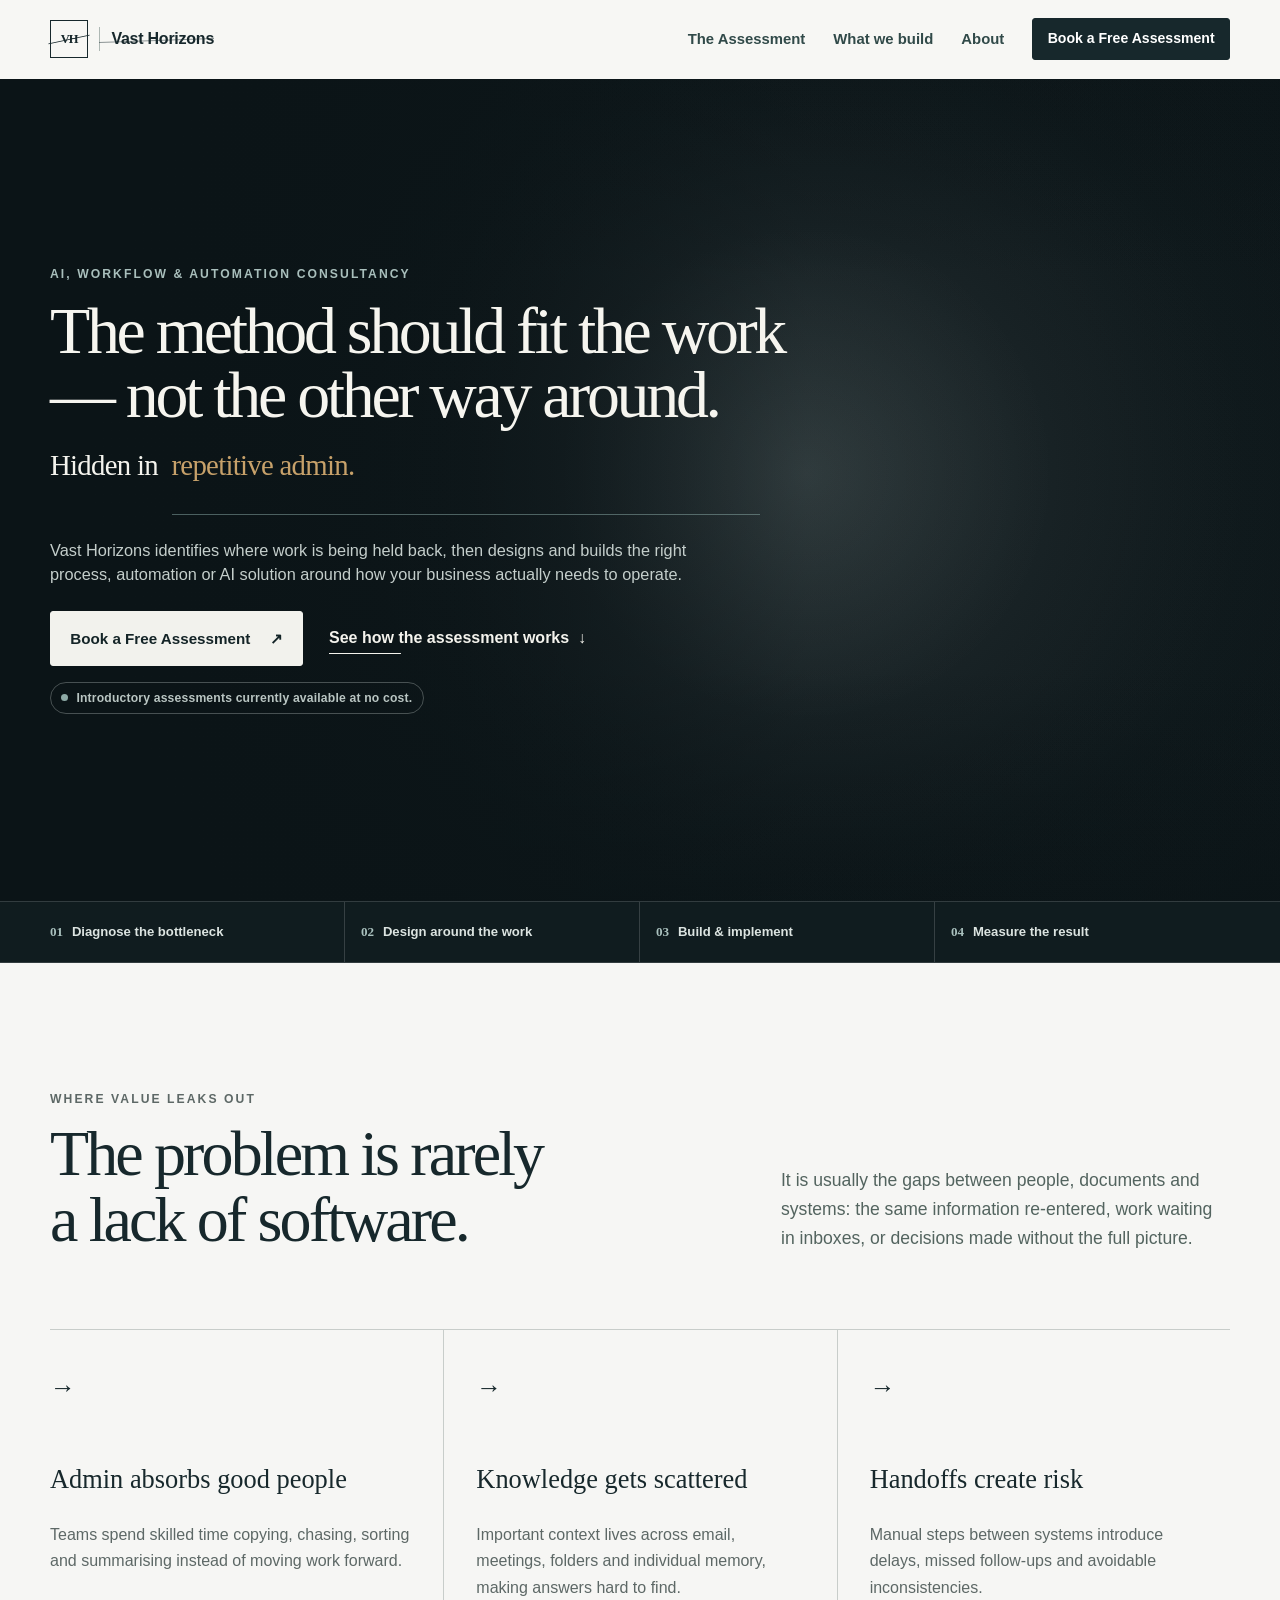
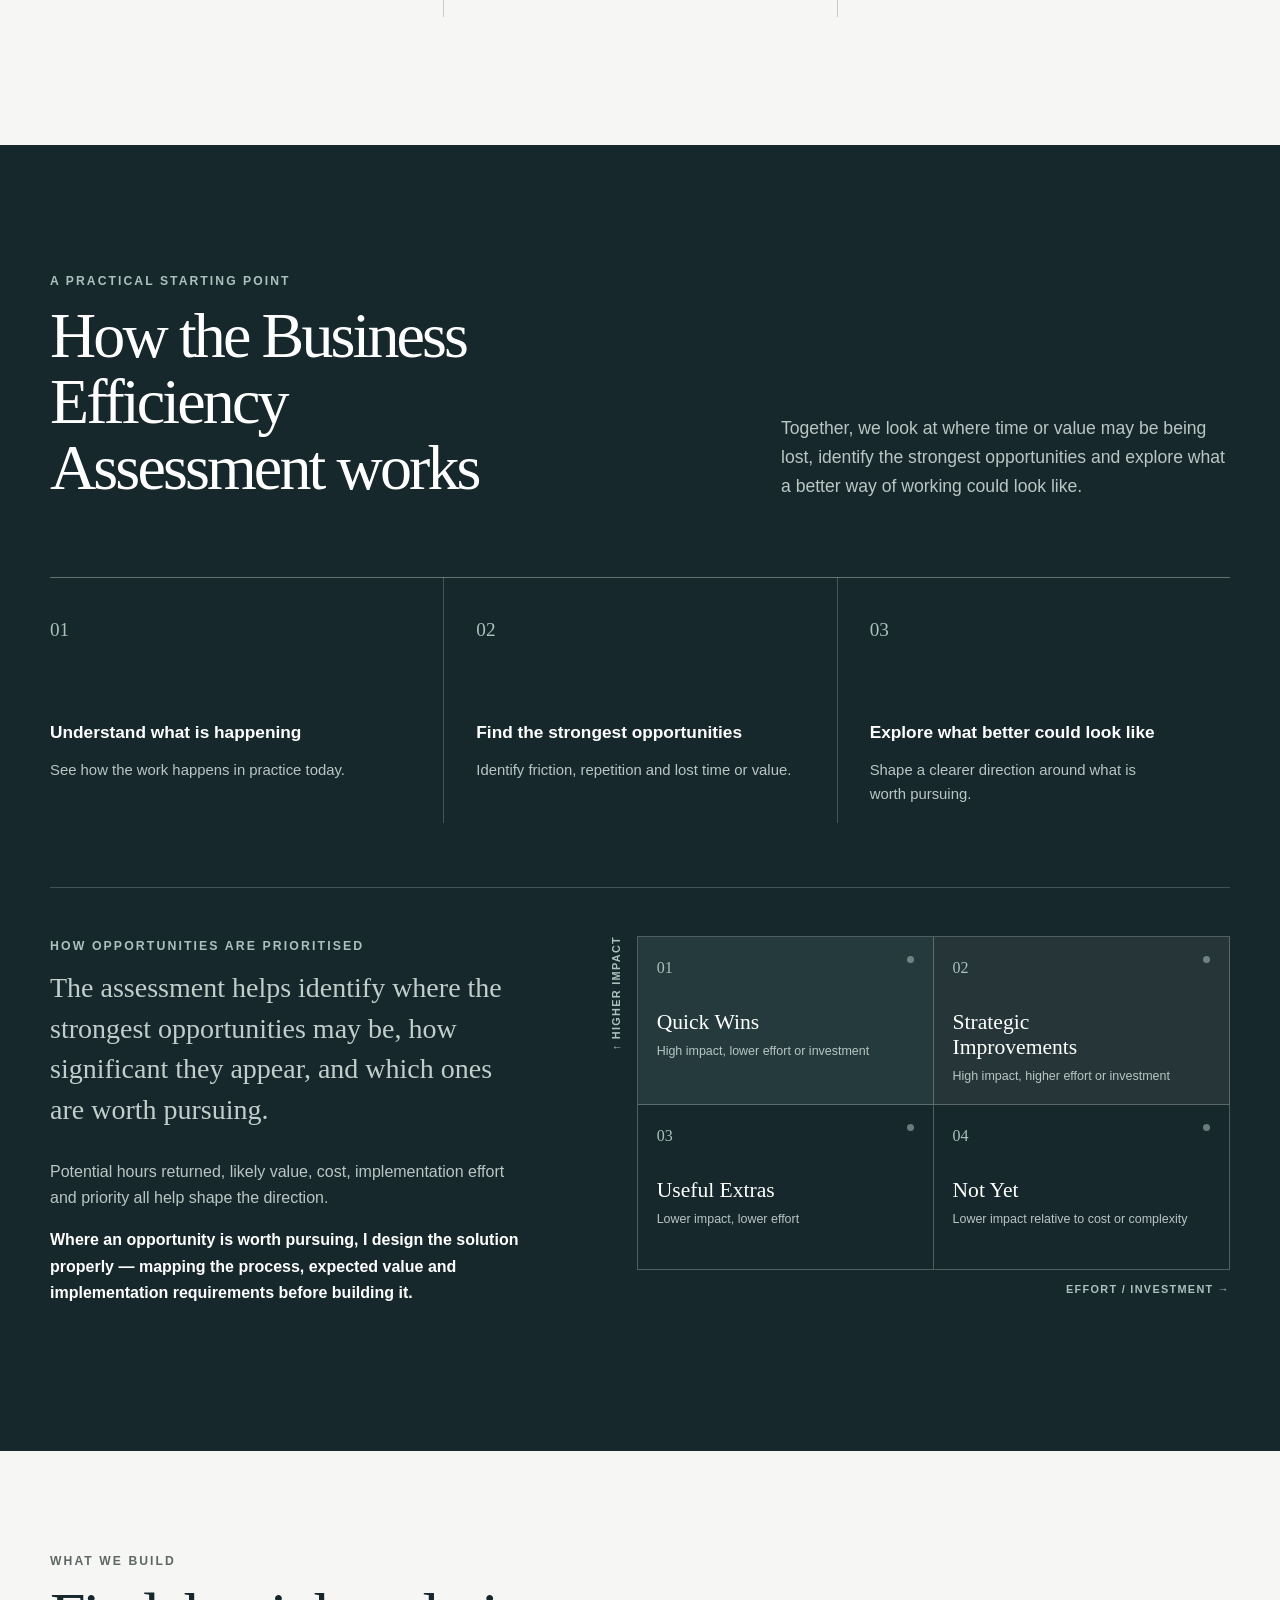
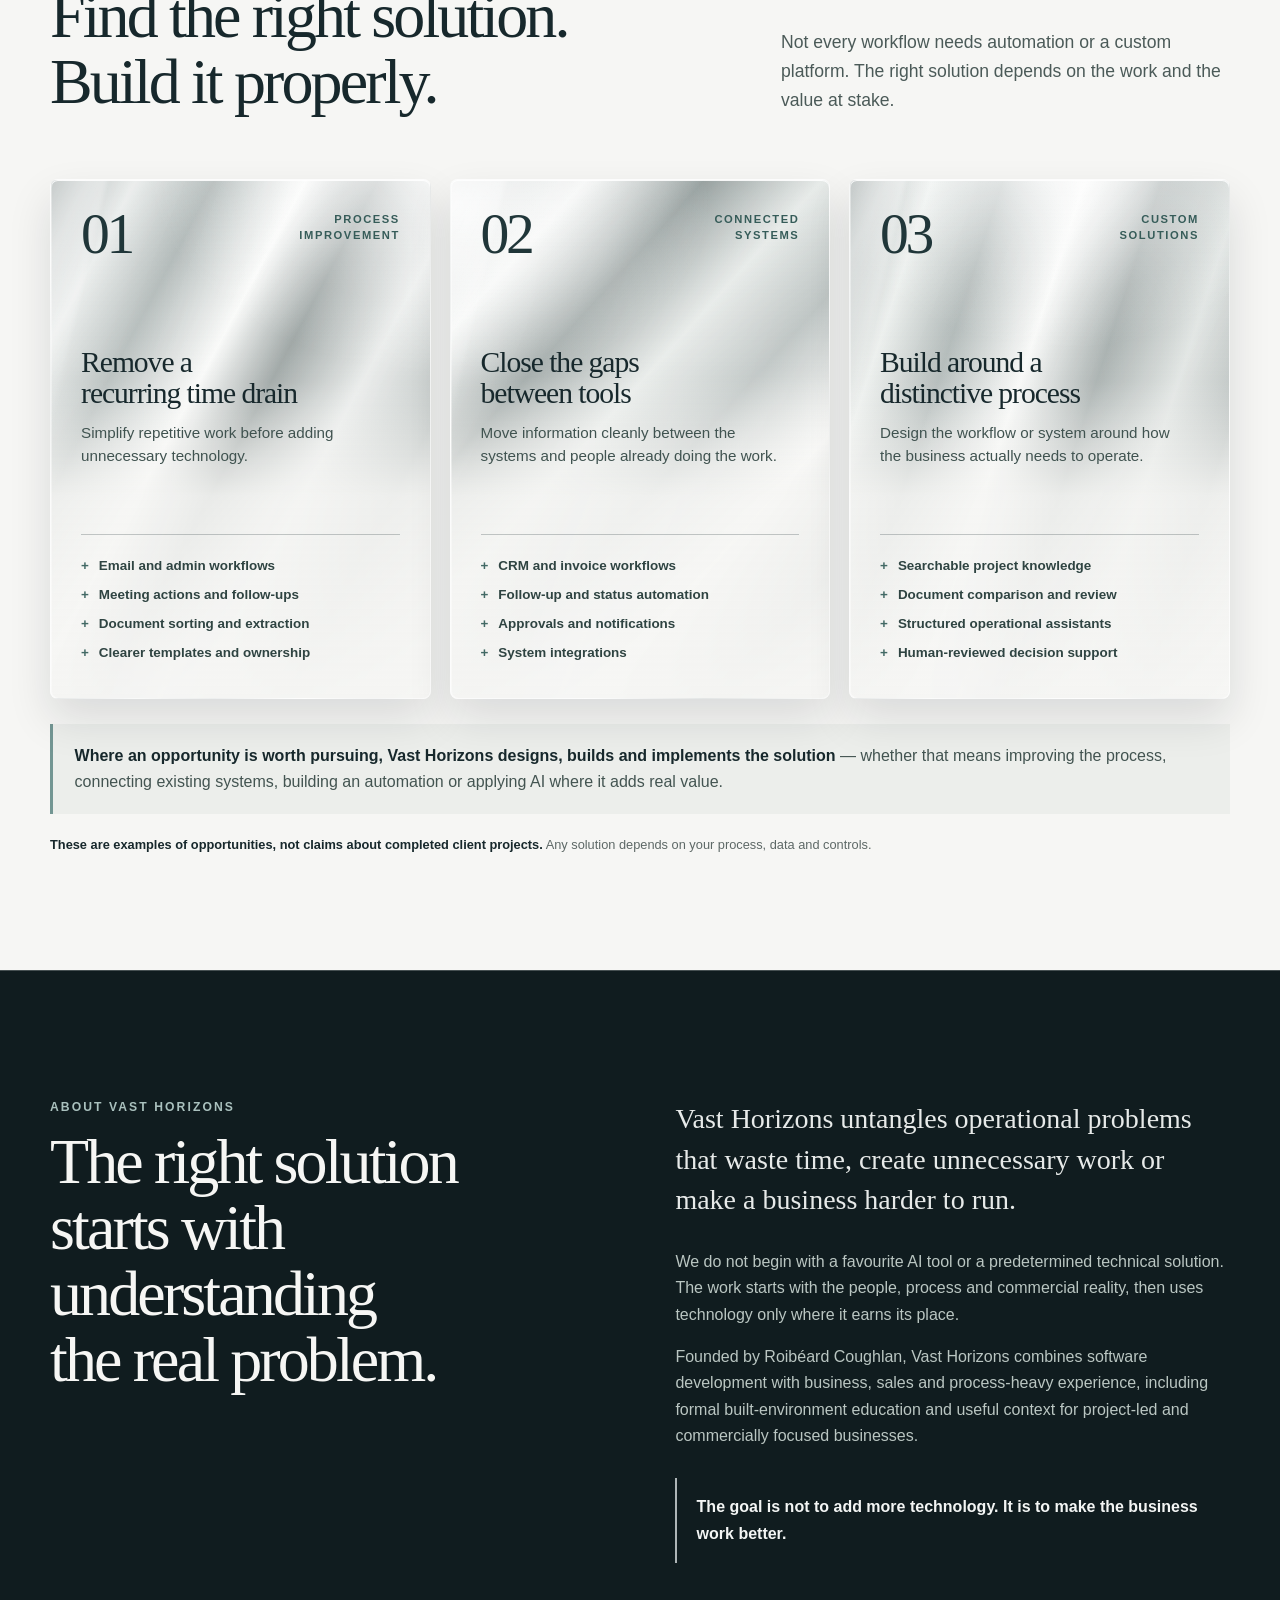
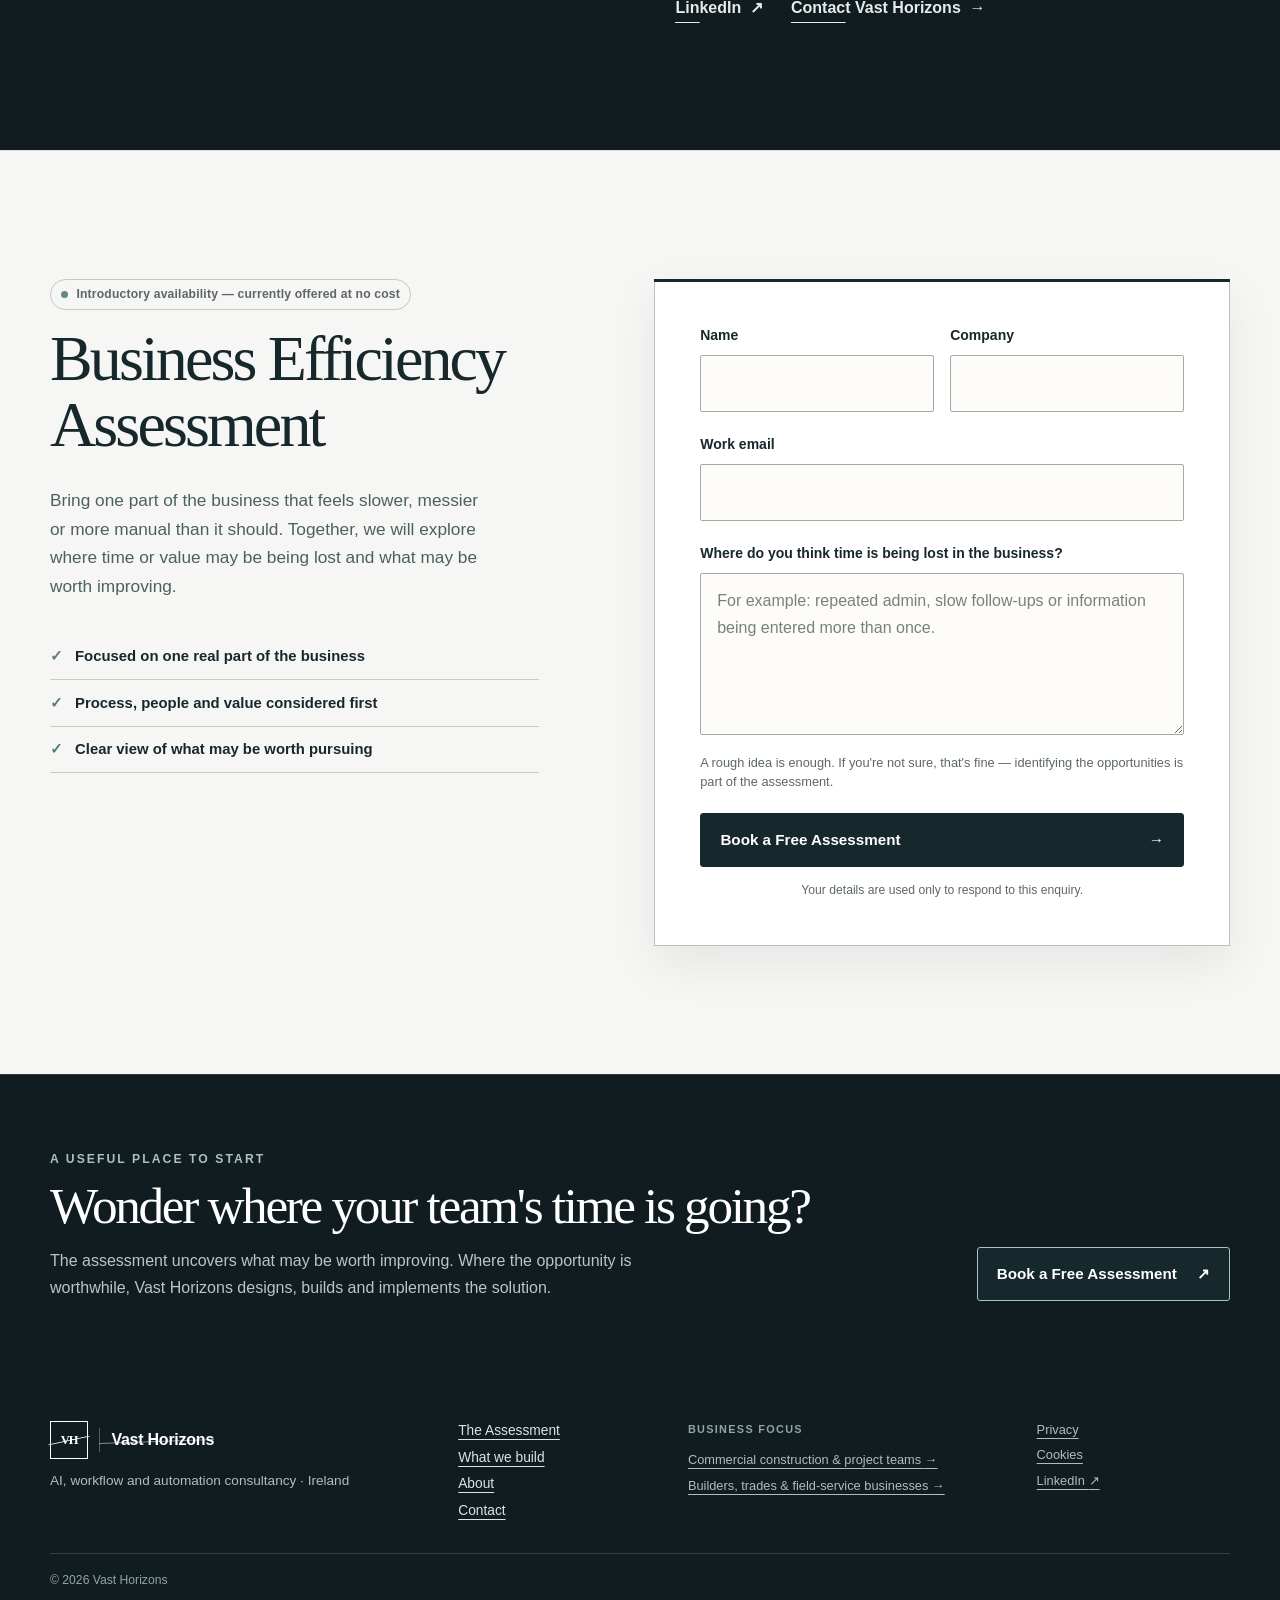
==== index.html @ ef5ffacf "Rebrand & redesign roibeardcoughlan.com site as Vast Horizons" ====
<!doctype html>
<html lang="en-IE">
<head>
  <meta charset="utf-8">
  <meta name="viewport" content="width=device-width, initial-scale=1">
  <title>Vast Horizons | AI Consultancy for Better Business Operations</title>
  <meta name="description" content="Vast Horizons helps businesses in Ireland improve workflows, connect systems and apply AI where it creates practical value.">
  <link rel="canonical" href="https://vasthorizons.ie/">
  <meta property="og:site_name" content="Vast Horizons">
  <meta property="og:title" content="Workflow and automation consulting for better business operations">
  <meta property="og:description" content="Find the friction, improve the process and use technology where it genuinely adds value.">
  <meta property="og:url" content="https://vasthorizons.ie/">
  <meta property="og:type" content="website">
  <meta name="twitter:card" content="summary">
  <meta name="theme-color" content="#102a2c">
  <link rel="icon" href="/assets/images/favicon.svg" type="image/svg+xml">
  <link rel="apple-touch-icon" href="/assets/images/favicon.svg">
  <link rel="stylesheet" href="/assets/css/styles.css">
  <script type="application/ld+json">
  {
    "@context": "https://schema.org",
    "@type": "ProfessionalService",
    "name": "Vast Horizons",
    "url": "https://vasthorizons.ie/",
    "email": "mailto:contact@vasthorizons.ie",
    "description": "AI, workflow and automation consultancy for better business operations.",
    "areaServed": "Ireland",
    "sameAs": ["https://www.linkedin.com/in/roib%C3%A9ard-r-coughlan-06a202189/"]
  }
  </script>
</head>
<body class="home-page">
  <a class="skip-link" href="#main">Skip to main content</a>
  <header class="site-header" data-header>
    <div class="shell nav-wrap">
      <a class="brand" href="/" aria-label="Vast Horizons, home"><span class="brand-mark" aria-hidden="true"><span>VH</span></span><span class="brand-name">Vast Horizons</span></a>
      <button class="nav-toggle" type="button" aria-expanded="false" aria-controls="primary-nav" data-nav-toggle><span class="sr-only">Open navigation</span><span></span><span></span></button>
      <nav class="primary-nav" id="primary-nav" aria-label="Primary navigation" data-nav>
        <a href="#approach">The Assessment</a><a href="#opportunities">What we build</a><a href="#about">About</a><a class="button button-small" href="#book">Book a Free Assessment</a>
      </nav>
    </div>
  </header>

  <main id="main">
    <section class="hero home-hero" data-home-hero>
      <div class="hero-media" aria-hidden="true">
        <video class="hero-media-video" data-hero-video autoplay muted loop playsinline preload="auto">
          <source src="https://d8j0ntlcm91z4.cloudfront.net/user_38xzZboKViGWJOttwIXH07lWA1P/hf_20260514_135830_bb6491d1-9b66-4aec-9722-13b4dfe3fb46.mp4" type="video/mp4">
        </video>
        <span class="hero-media-vignette"></span>
      </div>
      <div class="shell hero-grid">
        <div class="hero-copy">
          <p class="eyebrow">AI, Workflow &amp; Automation Consultancy</p>
          <h1 class="hero-title"><span style="--word-index: 0">The</span><span style="--word-index: 1">method</span><span style="--word-index: 2">should</span><span style="--word-index: 3">fit</span><span style="--word-index: 4">the</span><span style="--word-index: 5">work</span><span style="--word-index: 6">—</span><span style="--word-index: 7">not</span><span style="--word-index: 8">the</span><span style="--word-index: 9">other</span><span style="--word-index: 10">way</span><span style="--word-index: 11">around.</span></h1>
          <p class="hero-rotation" aria-label="Hidden in repetitive admin, slow follow-ups, disconnected systems, manual handoffs, and work that’s simply become normal.">
            <span class="hero-rotation-label" aria-hidden="true">Hidden in</span>
            <span class="hero-rotation-window" aria-hidden="true"><span data-rotating-phrase data-phrases="repetitive admin.|slow follow-ups.|disconnected systems.|manual handoffs.|work that’s simply become normal.">repetitive admin.</span></span>
          </p>
          <p class="hero-lead">Vast Horizons identifies where work is being held back, then designs and builds the right process, automation or AI solution around how your business actually needs to operate.</p>
          <div class="hero-actions"><a class="button" href="#book">Book a Free Assessment <span aria-hidden="true">↗</span></a><a class="text-link" href="#approach">See how the assessment works <span aria-hidden="true">↓</span></a></div>
          <p class="availability-badge hero-availability"><span aria-hidden="true"></span> Introductory assessments currently available at no cost.</p>
        </div>
      </div>
    </section>

    <section class="trust-strip" aria-label="Service principles"><div class="shell trust-grid"><p><span>01</span>Diagnose the bottleneck</p><p><span>02</span>Design around the work</p><p><span>03</span>Build &amp; implement</p><p><span>04</span>Measure the result</p></div></section>

    <section class="section problems" id="problems">
      <div class="shell split-heading"><div><p class="eyebrow">Where value leaks out</p><h2>The problem is rarely a lack of software.</h2></div><div class="section-intro"><p>It is usually the gaps between people, documents and systems: the same information re-entered, work waiting in inboxes, or decisions made without the full picture.</p></div></div>
      <div class="shell problem-grid">
        <article><span class="line-icon" aria-hidden="true">→</span><h3>Admin absorbs good people</h3><p>Teams spend skilled time copying, chasing, sorting and summarising instead of moving work forward.</p></article>
        <article><span class="line-icon" aria-hidden="true">→</span><h3>Knowledge gets scattered</h3><p>Important context lives across email, meetings, folders and individual memory, making answers hard to find.</p></article>
        <article><span class="line-icon" aria-hidden="true">→</span><h3>Handoffs create risk</h3><p>Manual steps between systems introduce delays, missed follow-ups and avoidable inconsistencies.</p></article>
      </div>
    </section>

    <section class="section dark-section" id="approach">
      <div class="shell">
        <div class="split-heading on-dark"><div><p class="eyebrow">A practical starting point</p><h2>How the Business Efficiency Assessment works</h2></div><div class="section-intro"><p>Together, we look at where time or value may be being lost, identify the strongest opportunities and explore what a better way of working could look like.</p></div></div>
        <ol class="process-grid">
          <li><span>01</span><h3>Understand what is happening</h3><p>See how the work happens in practice today.</p></li>
          <li><span>02</span><h3>Find the strongest opportunities</h3><p>Identify friction, repetition and lost time or value.</p></li>
          <li><span>03</span><h3>Explore what better could look like</h3><p>Shape a clearer direction around what is worth pursuing.</p></li>
        </ol>
        <div class="assessment-outcome">
          <div class="assessment-outcome-copy">
            <p class="card-kicker">How opportunities are prioritised</p>
            <p class="large-copy">The assessment helps identify where the strongest opportunities may be, how significant they appear, and which ones are worth pursuing.</p>
            <p>Potential hours returned, likely value, cost, implementation effort and priority all help shape the direction.</p>
            <p><strong>Where an opportunity is worth pursuing, I design the solution properly — mapping the process, expected value and implementation requirements before building it.</strong></p>
          </div>
          <div class="opportunity-map" role="group" aria-label="Impact and effort opportunity categories">
            <p class="map-axis map-axis-impact">Higher impact</p>
            <div class="map-grid">
              <article class="map-cell map-quick"><span>01</span><h3>Quick Wins</h3><p>High impact, lower effort or investment</p></article>
              <article class="map-cell map-strategic"><span>02</span><h3>Strategic Improvements</h3><p>High impact, higher effort or investment</p></article>
              <article class="map-cell map-useful"><span>03</span><h3>Useful Extras</h3><p>Lower impact, lower effort</p></article>
              <article class="map-cell map-not-yet"><span>04</span><h3>Not Yet</h3><p>Lower impact relative to cost or complexity</p></article>
            </div>
            <p class="map-axis map-axis-effort">Effort / investment</p>
          </div>
        </div>
      </div>
    </section>

    <section class="section what-i-build" id="opportunities">
      <div class="shell split-heading"><div><p class="eyebrow">What we build</p><h2>Find the right solution. Build it properly.</h2></div><div class="section-intro"><p>Not every workflow needs automation or a custom platform. The right solution depends on the work and the value at stake.</p></div></div>
      <div class="shell service-grid">
        <article><p class="service-number"><span class="service-index">01</span><span class="service-category">Process improvement</span></p><h3>Remove a recurring time drain</h3><p class="service-description">Simplify repetitive work before adding unnecessary technology.</p><ul><li>Email and admin workflows</li><li>Meeting actions and follow-ups</li><li>Document sorting and extraction</li><li>Clearer templates and ownership</li></ul></article>
        <article><p class="service-number"><span class="service-index">02</span><span class="service-category">Connected systems</span></p><h3>Close the gaps between tools</h3><p class="service-description">Move information cleanly between the systems and people already doing the work.</p><ul><li>CRM and invoice workflows</li><li>Follow-up and status automation</li><li>Approvals and notifications</li><li>System integrations</li></ul></article>
        <article><p class="service-number"><span class="service-index">03</span><span class="service-category">Custom solutions</span></p><h3>Build around a distinctive process</h3><p class="service-description">Design the workflow or system around how the business actually needs to operate.</p><ul><li>Searchable project knowledge</li><li>Document comparison and review</li><li>Structured operational assistants</li><li>Human-reviewed decision support</li></ul></article>
      </div>
      <p class="delivery-note shell"><strong>Where an opportunity is worth pursuing, Vast Horizons designs, builds and implements the solution</strong> — whether that means improving the process, connecting existing systems, building an automation or applying AI where it adds real value.</p>
      <p class="examples-note shell"><strong>These are examples of opportunities, not claims about completed client projects.</strong> Any solution depends on your process, data and controls.</p>
    </section>

    <section class="section about-section" id="about">
      <div class="shell about-grid about-text-only">
        <div class="about-heading"><p class="eyebrow">About Vast Horizons</p><h2>The right solution starts with understanding the real problem.</h2></div>
        <div class="about-copy"><p class="large-copy">Vast Horizons untangles operational problems that waste time, create unnecessary work or make a business harder to run.</p><p>We do not begin with a favourite AI tool or a predetermined technical solution. The work starts with the people, process and commercial reality, then uses technology only where it earns its place.</p><p>Founded by Roibéard Coughlan, Vast Horizons combines software development with business, sales and process-heavy experience, including formal built-environment education and useful context for project-led and commercially focused businesses.</p><p class="about-principle">The goal is not to add more technology. It is to make the business work better.</p><div class="about-links"><a class="text-link" href="https://www.linkedin.com/in/roib%C3%A9ard-r-coughlan-06a202189/" target="_blank" rel="noopener noreferrer">LinkedIn <span aria-hidden="true">↗</span></a><a class="text-link" href="mailto:contact@vasthorizons.ie">Contact Vast Horizons <span aria-hidden="true">→</span></a></div></div>
      </div>
    </section>

    <section class="section booking-section" id="book">
      <div class="shell booking-grid">
        <div class="booking-copy"><p class="availability-badge"><span aria-hidden="true"></span> Introductory availability — currently offered at no cost</p><h2>Business Efficiency Assessment</h2><p>Bring one part of the business that feels slower, messier or more manual than it should. Together, we will explore where time or value may be being lost and what may be worth improving.</p><ul class="check-list"><li>Focused on one real part of the business</li><li>Process, people and value considered first</li><li>Clear view of what may be worth pursuing</li></ul></div>
        <form class="audit-form" action="https://formsubmit.co/contact@vasthorizons.ie" method="POST">
          <input type="hidden" name="_subject" value="New Business Efficiency Assessment request"><input type="hidden" name="_captcha" value="false">
          <div class="field-row"><div class="field"><label for="name">Name</label><input id="name" name="name" type="text" autocomplete="name" required></div><div class="field"><label for="company">Company</label><input id="company" name="company" type="text" autocomplete="organization" required></div></div>
          <div class="field"><label for="email">Work email</label><input id="email" name="email" type="email" autocomplete="email" required></div>
          <div class="field"><label for="workflow">Where do you think time is being lost in the business?</label><textarea id="workflow" name="workflow" rows="5" placeholder="For example: repeated admin, slow follow-ups or information being entered more than once." aria-describedby="workflow-help" required></textarea><p class="field-help" id="workflow-help">A rough idea is enough. If you're not sure, that's fine — identifying the opportunities is part of the assessment.</p></div>
          <button class="button form-submit" type="submit">Book a Free Assessment <span aria-hidden="true">→</span></button><p class="form-note">Your details are used only to respond to this enquiry.</p>
        </form>
      </div>
    </section>
  </main>

  <section class="closing-cta" aria-labelledby="closing-cta-title">
    <div class="shell closing-cta-grid"><div><p class="eyebrow">A useful place to start</p><h2 id="closing-cta-title">Wonder where your team's time is going?</h2><p>The assessment uncovers what may be worth improving. Where the opportunity is worthwhile, Vast Horizons designs, builds and implements the solution.</p></div><a class="button" href="#book">Book a Free Assessment <span aria-hidden="true">↗</span></a></div>
  </section>

  <footer class="site-footer">
    <div class="shell footer-main">
      <div class="footer-identity"><a class="brand footer-brand" href="/"><span class="brand-mark" aria-hidden="true"><span>VH</span></span><span class="brand-name">Vast Horizons</span></a><p>AI, workflow and automation consultancy · Ireland</p></div>
      <nav class="footer-group footer-primary" aria-label="Main footer navigation"><a href="#approach">The Assessment</a><a href="#opportunities">What we build</a><a href="#about">About</a><a href="mailto:contact@vasthorizons.ie">Contact</a></nav>
      <nav class="footer-group footer-audiences" aria-label="Business Focus"><p class="footer-label">Business Focus</p><a href="/construction/">Commercial construction &amp; project teams <span aria-hidden="true">→</span></a><a href="/trades/">Builders, trades &amp; field-service businesses <span aria-hidden="true">→</span></a></nav>
      <nav class="footer-group footer-utility" aria-label="Utility links"><a href="/privacy/">Privacy</a><a href="/cookies/">Cookies</a><a href="https://www.linkedin.com/in/roib%C3%A9ard-r-coughlan-06a202189/" target="_blank" rel="noopener noreferrer">LinkedIn <span aria-hidden="true">↗</span></a></nav>
    </div>
    <div class="shell footer-base"><p>© <span data-year>2026</span> Vast Horizons</p></div>
  </footer>
  <script src="/assets/js/site.js" defer></script>
  <script>(function(){if(!window.chatbase||window.chatbase("getState")!=="initialized"){window.chatbase=(...arguments)=>{if(!window.chatbase.q){window.chatbase.q=[]}window.chatbase.q.push(arguments)};window.chatbase=new Proxy(window.chatbase,{get(target,prop){if(prop==="q"){return target.q}return(...args)=>target(prop,...args)}})}const onLoad=function(){const script=document.createElement("script");script.src="https://www.chatbase.co/embed.min.js";script.id="gBiyeGZamISg8_NqUosKC";script.domain="www.chatbase.co";document.body.appendChild(script)};if(document.readyState==="complete"){onLoad()}else{window.addEventListener("load",onLoad)}})();</script>
</body>
</html>
---- assets/css/styles.css ----
:root {
  --ink: #17282c;
  --ink-deep: #101c1f;
  --paper: #f7f7f4;
  --white: #ffffff;
  --mist: #eceeeb;
  --line: #c8cdca;
  --accent: #739693;
  --accent-light: #aac1be;
  --muted: #5d6866;
  --serif: Georgia, "Times New Roman", serif;
  --sans: Inter, ui-sans-serif, -apple-system, BlinkMacSystemFont, "Segoe UI", sans-serif;
  --shell: min(1180px, calc(100% - 48px));
  --radius: 3px;
}
* { box-sizing: border-box; }
html { scroll-behavior: smooth; }
body { margin: 0; background: var(--paper); color: var(--ink); font-family: var(--sans); font-size: 1rem; line-height: 1.65; -webkit-font-smoothing: antialiased; }
body.home-page { background: #f6f6f4; }
body.nav-open { overflow: hidden; }
a { color: inherit; }
img { display: block; max-width: 100%; }
button, input, textarea { font: inherit; }
button, a { -webkit-tap-highlight-color: transparent; }
a:focus-visible, button:focus-visible { outline: 3px solid #5f817d; outline-offset: 4px; }
h1, h2, h3, p { margin-top: 0; }
h1, h2, h3 { text-wrap: balance; }
p { text-wrap: pretty; }
.shell { width: var(--shell); margin-inline: auto; }
.sr-only { position: absolute; width: 1px; height: 1px; padding: 0; margin: -1px; overflow: hidden; clip: rect(0, 0, 0, 0); white-space: nowrap; border: 0; }
.skip-link { position: fixed; top: .75rem; left: .75rem; z-index: 2000; padding: .7rem 1rem; background: var(--white); color: var(--ink); transform: translateY(-150%); }
.skip-link:focus { transform: translateY(0); }

.site-header { position: sticky; top: 0; z-index: 1000; background: rgba(247, 247, 244, .94); border-bottom: 1px solid transparent; backdrop-filter: blur(12px); }
.site-header.is-scrolled { border-color: var(--line); }
.nav-wrap { min-height: 78px; display: flex; align-items: center; justify-content: space-between; gap: 2rem; }
.brand { display: inline-flex; align-items: center; gap: .7rem; text-decoration: none; font-weight: 700; letter-spacing: -.015em; }
.brand-mark { position: relative; display: grid; flex: 0 0 auto; width: 38px; height: 38px; place-items: center; border: 1px solid var(--ink); color: var(--ink); font-family: var(--serif); font-size: .78rem; font-weight: 700; letter-spacing: -.08em; line-height: 1; }
.brand-mark::after { content: ""; position: absolute; left: -3px; right: -3px; top: 50%; height: 1px; background: currentColor; transform: rotate(-12deg); }
.brand-name { position: relative; display: inline-flex; align-items: center; gap: .7rem; }
.brand-name::after { content: ""; position: absolute; left: 0; right: 0; top: 52%; height: 1px; background: currentColor; opacity: .48; transform: rotate(-2deg); pointer-events: none; }
.brand-name::before { content: ""; width: 1px; height: 24px; background: #aeb8b4; }
.primary-nav { display: flex; align-items: center; gap: 1.75rem; }
.primary-nav > a:not(.button) { position: relative; text-decoration: none; color: #314a49; font-size: .93rem; font-weight: 600; }
.primary-nav > a:not(.button)::after { content: ""; position: absolute; left: 0; right: 100%; bottom: -.3rem; height: 1px; background: currentColor; transition: right 180ms ease; }
.primary-nav > a:not(.button):hover::after { right: 0; }
.nav-toggle { display: none; }
.button { display: inline-flex; align-items: center; justify-content: space-between; gap: 1.25rem; min-height: 54px; padding: .85rem 1.2rem; border: 1px solid var(--ink); border-radius: var(--radius); background: var(--ink); color: var(--white); text-decoration: none; font-weight: 700; font-size: .95rem; cursor: pointer; transition: background 200ms ease, border-color 200ms ease, color 200ms ease, transform 200ms cubic-bezier(.22, 1, .36, 1), box-shadow 200ms ease; }
.button span { transition: transform 200ms cubic-bezier(.22, 1, .36, 1); }
.button:hover, .button:focus-visible { border-color: #496e6a; background: var(--paper); color: var(--ink); transform: translateY(-1px); box-shadow: 0 4px 10px rgba(16, 28, 31, .12); }
.button:hover span, .button:focus-visible span { transform: translateX(4px); }
.button:focus-visible { outline: 2px solid var(--accent); outline-offset: 3px; }
.button-small { min-height: 42px; padding: .55rem .9rem; font-size: .88rem; }
.button-outline { background: transparent; color: var(--ink); }
.button-outline:hover { background: var(--ink); color: var(--white); }
.text-link { position: relative; display: inline-flex; align-items: center; gap: .55rem; color: var(--ink); text-decoration: none; font-weight: 700; }
.text-link::after { content: ""; position: absolute; left: 0; right: 0; bottom: -.12rem; height: 1px; background: currentColor; transform: scaleX(.28); transform-origin: left; transition: transform 220ms cubic-bezier(.22, 1, .36, 1); }
.text-link span { transition: transform 180ms ease; }
.text-link:hover::after, .text-link:focus-visible::after { transform: scaleX(1); }
.text-link:hover span, .text-link:focus-visible span { transform: translateX(4px); }
.text-link.light { color: var(--accent-light); }

.hero { min-height: calc(100svh - 78px); display: grid; align-content: start; padding: clamp(3rem, 6.5svh, 4.5rem) 0; overflow: hidden; }
.hero-grid { display: grid; grid-template-columns: minmax(0, 1.34fr) minmax(330px, .66fr); gap: clamp(2.5rem, 5vw, 5rem); align-items: start; }
.eyebrow { margin-bottom: .8rem; color: var(--muted); font-size: .76rem; font-weight: 800; letter-spacing: .17em; line-height: 1.4; text-transform: uppercase; }
h1 { max-width: 780px; margin-bottom: .85rem; font-family: var(--serif); font-size: clamp(3.5rem, 5.6vw, 5.25rem); font-weight: 400; letter-spacing: -.05em; line-height: .96; }
h1 em { color: #426965; font-weight: 400; }
.hero-lead { max-width: 720px; margin-bottom: .65rem; color: #3d504f; font-size: clamp(1.05rem, 1.35vw, 1.18rem); line-height: 1.5; }
.hero-rotation { display: grid; grid-template-columns: max-content minmax(0, 1fr); align-items: start; gap: .3rem .85rem; max-width: 760px; margin: 0 0 .95rem; font-family: var(--serif); font-size: clamp(1.65rem, 2.25vw, 2.1rem); letter-spacing: -.025em; line-height: 1.15; }
.hero-rotation-label { color: var(--ink); }
.hero-rotation-window { display: block; min-width: 0; min-height: 2.3em; overflow: hidden; border-bottom: 1px solid rgba(115, 150, 147, .52); }
.hero-rotation-window [data-rotating-phrase] { display: block; color: #426965; transition: opacity 360ms ease, transform 360ms cubic-bezier(.22, 1, .36, 1); }
.hero-rotation-window [data-rotating-phrase].is-changing { opacity: 0; transform: translateY(-.25em); }
.technology-note { margin: 0 0 1.2rem; padding-left: .8rem; border-left: 2px solid var(--accent); color: var(--muted); font-size: .86rem; font-weight: 650; }
.hero-actions { display: flex; align-items: center; gap: 1.5rem; flex-wrap: wrap; }
.availability-badge { display: inline-flex; align-items: center; gap: .5rem; width: fit-content; margin: 0 0 1rem; padding: .4rem .65rem; border: 1px solid rgba(93, 104, 102, .32); border-radius: 999px; color: var(--muted); font-size: .76rem; font-weight: 750; letter-spacing: .015em; line-height: 1.35; }
.availability-badge span { flex: 0 0 auto; width: 7px; height: 7px; border-radius: 50%; background: #668783; }
.hero-availability { margin-top: .95rem; margin-bottom: 0; }
.home-hero {
  position: relative;
  isolation: isolate;
  min-height: clamp(660px, calc(100svh - 78px), 840px);
  align-content: center;
  padding: clamp(3rem, 6svh, 5rem) 0;
  overflow: hidden;
  background:
    radial-gradient(circle at 78% 42%, rgba(83, 126, 121, .16), transparent 31%),
    #0b1417;
  color: #f5f5f0;
}
.home-hero .hero-grid { position: relative; z-index: 2; display: block; }
.home-hero .hero-copy { position: relative; z-index: 2; width: min(760px, 58vw); }
.home-hero .eyebrow {
  margin-bottom: 1rem;
  color: #a9bfbc;
  opacity: 0;
  animation: hero-copy-enter 720ms cubic-bezier(.22, 1, .36, 1) 80ms forwards;
}
.home-hero .hero-title {
  display: flex;
  flex-wrap: wrap;
  gap: 0 .2em;
  max-width: 760px;
  margin-bottom: 1.35rem;
  color: #f6f5ef;
  font-size: clamp(3.45rem, 5.15vw, 4.9rem);
  line-height: .97;
  text-wrap: unset;
}
.home-hero .hero-title > span {
  display: inline-block;
  opacity: 0;
  transform: translateY(28px);
  animation: hero-word-enter 720ms cubic-bezier(.22, 1, .36, 1) calc(140ms + var(--word-index) * 55ms) forwards;
}
.home-hero .hero-rotation {
  max-width: 710px;
  margin-bottom: 1.4rem;
  color: #f4f3ed;
  opacity: 0;
  animation: hero-copy-enter 720ms cubic-bezier(.22, 1, .36, 1) 860ms forwards;
}
.home-hero .hero-rotation-label { color: #f4f3ed; }
.home-hero .hero-rotation-window {
  min-height: 2.3em;
  border-bottom-color: rgba(147, 179, 175, .48);
}
.home-hero .hero-rotation-window [data-rotating-phrase] { color: #c7a16a; }
.home-hero .hero-lead {
  max-width: 650px;
  margin-bottom: 1.55rem;
  color: #c4cecb;
  font-size: clamp(1.02rem, 1.25vw, 1.16rem);
  opacity: 0;
  animation: hero-copy-enter 720ms cubic-bezier(.22, 1, .36, 1) 980ms forwards;
}
.home-hero .hero-actions {
  gap: 1.6rem;
  opacity: 0;
  animation: hero-copy-enter 720ms cubic-bezier(.22, 1, .36, 1) 1080ms forwards;
}
.home-hero .button {
  border-color: #f2f2ed;
  background: #f2f2ed;
  color: #142427;
}
.home-hero .button:hover,
.home-hero .button:focus-visible,
.home-hero .button:active {
  border-color: #f4f2eb;
  background: #C7A16A;
  color: #142427;
  box-shadow: 0 5px 18px rgba(199, 161, 106, .22);
}
.home-hero .text-link { color: #f4f3ed; }
.home-hero .hero-availability {
  margin-top: 1.05rem;
  margin-bottom: 0;
  border-color: rgba(213, 222, 219, .3);
  color: #b9c5c2;
  font-weight: 650;
  opacity: 0;
  animation: hero-copy-enter 720ms cubic-bezier(.22, 1, .36, 1) 1180ms forwards;
}
.home-hero .hero-availability span { background: #8eaaa6; }

.hero-media {
  position: absolute;
  z-index: 0;
  inset: 0;
  overflow: hidden;
  pointer-events: none;
  background:
    radial-gradient(circle at 63% 48%, rgba(159, 180, 176, .14), transparent 27%),
    radial-gradient(circle at 63% 48%, #283235 0%, #111b1e 48%, #0b1417 78%);
}
.hero-media-video {
  position: absolute;
  inset: -5% -3% auto auto;
  width: 76%;
  height: 110%;
  object-fit: cover;
  object-position: 52% center;
  opacity: 0;
  filter: saturate(.72) contrast(1.08) brightness(.72);
  transform: scale(1.035);
  transition: opacity 1100ms cubic-bezier(.22, 1, .36, 1);
}
.hero-media-video.is-ready { opacity: .78; }
.hero-media-vignette {
  position: absolute;
  inset: 0;
  background:
    linear-gradient(90deg, #0b1417 0%, rgba(11, 20, 23, .98) 15%, rgba(11, 20, 23, .8) 36%, rgba(11, 20, 23, .2) 63%, rgba(11, 20, 23, .16) 100%),
    linear-gradient(180deg, rgba(11, 20, 23, .42), transparent 24%, transparent 72%, rgba(11, 20, 23, .72));
}
.hero-media-vignette::after {
  content: "";
  position: absolute;
  inset: 0;
  background: radial-gradient(circle at 64% 48%, transparent 0 29%, rgba(11, 20, 23, .08) 50%, rgba(11, 20, 23, .38) 100%);
}

@keyframes hero-word-enter {
  from { opacity: 0; transform: translateY(28px); }
  to { opacity: 1; transform: translateY(0); }
}
@keyframes hero-copy-enter {
  from { opacity: 0; transform: translateY(22px); }
  to { opacity: 1; transform: translateY(0); }
}

.audit-card, .project-card { position: relative; padding: clamp(2rem, 4vw, 3.4rem); border: 1px solid transparent; background: var(--ink); color: var(--white); border-radius: var(--radius); box-shadow: 22px 22px 0 var(--mist); transition: transform 220ms cubic-bezier(.22, 1, .36, 1), border-color 220ms ease, box-shadow 220ms ease; }
.audit-card:hover, .project-card:hover { transform: translateY(-2px); border-color: rgba(170, 193, 190, .72); box-shadow: 24px 24px 0 var(--mist); }
.hero .audit-card { padding: clamp(1.75rem, 2.5vw, 2.35rem); box-shadow: 18px 18px 0 var(--mist); }
.audit-card::before { content: ""; position: absolute; top: 0; left: 0; width: 90px; height: 5px; background: var(--accent); }
.card-kicker { color: var(--accent-light); font-size: .77rem; font-weight: 800; letter-spacing: .17em; text-transform: uppercase; }
.audit-flow { margin: 1.25rem 0 1.4rem; padding: 0; list-style: none; }
.audit-flow li { display: grid; grid-template-columns: 36px 1fr; column-gap: .8rem; padding: .8rem 0; border-top: 1px solid rgba(255, 255, 255, .18); }
.audit-flow li:last-child { border-bottom: 1px solid rgba(255, 255, 255, .18); }
.audit-flow span { grid-row: 1 / 3; color: var(--accent-light); font-family: var(--serif); font-size: 1.15rem; }
.audit-flow strong { line-height: 1.35; }
.audit-flow small { color: #b9c6c2; font-size: .8rem; line-height: 1.35; }
.audit-card blockquote { margin: 0; font-family: var(--serif); font-size: clamp(1.2rem, 1.8vw, 1.55rem); line-height: 1.2; }

.trust-strip { border-block: 1px solid rgba(255,255,255,.14); background: var(--ink-deep); color: var(--white); }
.trust-grid { display: grid; grid-template-columns: repeat(4, 1fr); }
.trust-grid.three { grid-template-columns: repeat(3, 1fr); }
.trust-grid p { margin: 0; padding: 1.2rem 1rem; border-right: 1px solid rgba(255,255,255,.16); color: #dce4e1; font-size: .82rem; font-weight: 700; }
.trust-grid p:first-child { padding-left: 0; }
.trust-grid p:last-child { border-right: 0; }
.trust-grid span { margin-right: .55rem; color: var(--accent-light); font-family: var(--serif); }

.section { padding: clamp(5rem, 10vw, 9rem) 0; }
.split-heading { display: grid; grid-template-columns: 1.05fr .75fr; gap: 8vw; align-items: end; margin-bottom: clamp(3rem, 6vw, 5.5rem); }
h2 { margin-bottom: 0; font-family: var(--serif); font-size: clamp(2.35rem, 5vw, 4.7rem); font-weight: 400; letter-spacing: -.045em; line-height: 1.03; }
.section-intro { color: #53645f; font-size: 1.1rem; }
.section-intro p { margin-bottom: 0; }
.problem-grid { display: grid; grid-template-columns: repeat(3, 1fr); border-top: 1px solid var(--line); }
.problem-grid article { padding: 2.2rem 2rem 0 0; }
.problem-grid article + article { padding-left: 2rem; border-left: 1px solid var(--line); }
.line-icon { display: inline-block; margin-bottom: 3.5rem; font-size: 1.6rem; }
.problem-grid h3, .service-grid h3, .opportunity-grid h3 { font-family: var(--serif); font-size: 1.65rem; font-weight: 400; line-height: 1.2; }
.problem-grid p, .service-grid > article > p, .opportunity-grid p { color: var(--muted); }
.home-page .problems { background: #f6f6f4; }

.dark-section { background: var(--ink); color: var(--white); }
.home-page #approach { background: #17282c; }
.on-dark .eyebrow, .dark-section .eyebrow { color: var(--accent-light); }
.on-dark .section-intro { color: #bac6c2; }
.process-grid { position: relative; display: grid; grid-template-columns: repeat(3, 1fr); margin: 0; padding: 0; list-style: none; }
.process-grid::before { content: ""; position: absolute; inset: 0 0 auto; height: 1px; background: rgba(255,255,255,.34); transform-origin: left; }
.process-grid li { position: relative; padding: 2.3rem 2rem 1rem 0; }
.process-grid li + li { padding-left: 2rem; border-left: 1px solid rgba(255,255,255,.2); }
.process-grid span { display: block; margin-bottom: 4.5rem; color: var(--accent-light); font-family: var(--serif); font-size: 1.2rem; }
.process-grid h3 { margin-bottom: .7rem; font-size: 1.08rem; }
.process-grid p { margin-bottom: 0; color: #b9c6c2; font-size: .93rem; }
.principle-callout { display: flex; justify-content: space-between; align-items: center; gap: 3rem; margin-top: 4rem; padding: 1.6rem 0; border-block: 1px solid rgba(255,255,255,.2); }
.principle-callout p { max-width: 750px; margin: 0; color: #dce3df; }
.principle-callout strong { color: var(--white); }
.assessment-outcome { display: grid; grid-template-columns: minmax(0, .86fr) minmax(440px, 1.14fr); gap: clamp(2.5rem, 7vw, 6rem); margin-top: 4rem; padding-top: 3rem; border-top: 1px solid rgba(255,255,255,.2); align-items: start; }
.assessment-outcome-copy > p:not(.card-kicker):not(.large-copy) { color: #b9c6c2; }
.assessment-outcome-copy strong { color: var(--white); }
.opportunity-map { position: relative; padding-left: 1.8rem; }
.map-grid { display: grid; grid-template-columns: 1fr 1fr; border-top: 1px solid rgba(255,255,255,.25); border-left: 1px solid rgba(255,255,255,.25); }
.map-cell { position: relative; min-height: 165px; padding: 1.15rem; border-right: 1px solid rgba(255,255,255,.25); border-bottom: 1px solid rgba(255,255,255,.25); transition: transform 220ms cubic-bezier(.22, 1, .36, 1), background 220ms ease, border-color 220ms ease; }
.map-cell::after { content: ""; position: absolute; top: 1.2rem; right: 1.2rem; width: 7px; height: 7px; border-radius: 50%; background: var(--accent-light); opacity: .55; transition: transform 220ms ease, opacity 220ms ease; }
.map-cell:hover { z-index: 1; transform: translateY(-2px); background: rgba(255,255,255,.09); border-color: var(--accent-light); }
.map-cell:hover::after { transform: scale(1.55); opacity: 1; }
.map-cell span { display: block; margin-bottom: 1.8rem; color: var(--accent-light); font-family: var(--serif); }
.map-cell h3 { max-width: 190px; margin-bottom: .45rem; font-family: var(--serif); font-size: 1.35rem; font-weight: 400; line-height: 1.15; }
.map-cell p { margin: 0; color: #b9c6c2; font-size: .78rem; line-height: 1.45; }
.map-quick { background: rgba(115, 150, 147, .16); }
.map-strategic { background: rgba(255,255,255,.06); }
.map-axis { margin: 0; color: var(--accent-light); font-size: .68rem; font-weight: 800; letter-spacing: .12em; text-transform: uppercase; }
.map-axis-impact { position: absolute; left: 0; top: 0; writing-mode: vertical-rl; transform: rotate(180deg); }
.map-axis-impact::before { content: "↑ "; }
.map-axis-effort { padding-top: .7rem; text-align: right; }
.map-axis-effort::after { content: "  →"; }
.implementation-statement { margin-top: 3rem; padding: 1.5rem 0; border-block: 1px solid rgba(255,255,255,.2); }
.implementation-statement p { max-width: 960px; margin: 0; color: #c8d2cf; }
.implementation-statement strong { color: var(--white); }

.what-i-build {
  position: relative;
  overflow: hidden;
  padding-block: clamp(5rem, 8vw, 7rem);
  background: #f6f6f4;
}
.what-i-build .split-heading { margin-bottom: clamp(3rem, 5vw, 4.5rem); }
.what-i-build .split-heading h2 { max-width: 720px; }
.what-i-build .section-intro { max-width: 520px; color: #4b5a58; }
.service-grid { display: grid; grid-template-columns: repeat(3, minmax(0, 1fr)); gap: clamp(.8rem, 1.45vw, 1.35rem); }
.service-grid article {
  position: relative;
  isolation: isolate;
  display: flex;
  flex-direction: column;
  min-height: 520px;
  padding: clamp(1.65rem, 2.35vw, 2rem);
  overflow: hidden;
  border: 1px solid rgba(255, 255, 255, .74);
  border-radius: 8px;
  background:
    linear-gradient(180deg, rgba(255, 255, 255, .06) 0%, rgba(246, 246, 244, .24) 39%, rgba(246, 246, 244, .88) 61%, rgba(246, 246, 244, .98) 100%),
    radial-gradient(ellipse 105% 55% at 104% -4%, rgba(255, 255, 255, .94) 0%, rgba(255, 255, 255, .2) 53%, transparent 75%),
    linear-gradient(118deg, #9ba4a3 0%, #e8ebea 13%, #aab3b2 25%, #fafbfa 39%, #858f8e 50%, #e7eae9 64%, #aeb6b5 78%, #f4f5f4 100%);
  box-shadow: 0 20px 44px rgba(16, 28, 31, .12), inset 0 1px 0 rgba(255, 255, 255, .9), inset 1px 0 0 rgba(255, 255, 255, .38);
  transition: transform 280ms cubic-bezier(.22, 1, .36, 1), border-color 240ms ease, box-shadow 280ms ease;
}
.service-grid article:nth-child(2) {
  background:
    linear-gradient(180deg, rgba(255, 255, 255, .04) 0%, rgba(246, 246, 244, .22) 38%, rgba(246, 246, 244, .88) 61%, rgba(246, 246, 244, .98) 100%),
    radial-gradient(ellipse 95% 48% at -4% 4%, rgba(255, 255, 255, .96) 0%, rgba(255, 255, 255, .2) 56%, transparent 76%),
    linear-gradient(132deg, #a3acab 0%, #f2f4f3 16%, #909a99 30%, #e5e9e7 44%, #b3bbba 57%, #fbfbfa 72%, #9da6a5 87%, #e8ebea 100%);
}
.service-grid article:nth-child(3) {
  background:
    linear-gradient(180deg, rgba(255, 255, 255, .06) 0%, rgba(246, 246, 244, .24) 39%, rgba(246, 246, 244, .88) 61%, rgba(246, 246, 244, .98) 100%),
    radial-gradient(ellipse 86% 52% at 56% -8%, rgba(255, 255, 255, .98) 0%, rgba(255, 255, 255, .18) 58%, transparent 78%),
    linear-gradient(108deg, #899493 0%, #e9edeb 15%, #a2acab 28%, #f9faf9 43%, #929c9b 57%, #dce1df 72%, #abb3b2 84%, #f5f6f5 100%);
}
.service-grid article::before {
  content: "";
  position: absolute;
  z-index: 1;
  inset: -24% auto -18% -42%;
  width: 42%;
  pointer-events: none;
  background: linear-gradient(105deg, transparent 0%, rgba(255, 255, 255, .08) 25%, rgba(255, 255, 255, .78) 49%, rgba(255, 255, 255, .1) 71%, transparent 100%);
  filter: blur(2px);
  opacity: .56;
  transform: skewX(-13deg);
  transition: transform 1100ms cubic-bezier(.16, 1, .3, 1), opacity 1100ms ease;
}
.service-grid article::after {
  content: "";
  position: absolute;
  z-index: 1;
  inset: 0;
  pointer-events: none;
  border-radius: inherit;
  background: linear-gradient(112deg, rgba(255, 255, 255, .38), transparent 24%, rgba(255, 255, 255, .1) 54%, transparent 78%);
  mix-blend-mode: screen;
  opacity: .48;
}
.service-grid article > * { position: relative; z-index: 2; }
.service-grid article:hover { transform: translateY(-4px) scale(1.004); border-color: rgba(115, 150, 147, .72); box-shadow: 0 26px 52px rgba(16, 28, 31, .16), inset 0 1px 0 rgba(255, 255, 255, .94); }
.service-number {
  display: flex;
  align-items: flex-start;
  justify-content: space-between;
  gap: 1rem;
  margin: 0 0 clamp(4.5rem, 7vw, 6rem);
}
.service-index { color: #203639; font-family: var(--serif); font-size: clamp(3.2rem, 4.5vw, 4.35rem); font-weight: 400; letter-spacing: -.06em; line-height: .82; }
.service-category { max-width: 140px; padding-top: .15rem; color: #365c59; font-size: .7rem; font-weight: 800; letter-spacing: .14em; line-height: 1.4; text-align: right; text-transform: uppercase; }
.service-grid h3 { max-width: 300px; margin-bottom: .8rem; color: #17282c; font-size: clamp(1.85rem, 2.25vw, 2.2rem); letter-spacing: -.035em; line-height: 1.06; }
.service-grid .service-description { max-width: 310px; margin-bottom: 1.4rem; color: #405350; font-size: .95rem; line-height: 1.5; }
.service-grid ul { margin: auto 0 0; padding: 1rem 0 0; border-top: 1px solid rgba(23, 40, 44, .24); list-style: none; }
.service-grid li { padding: .34rem 0; color: #2f4442; font-size: .84rem; font-weight: 650; line-height: 1.35; }
.service-grid li::before { content: "+"; margin-right: .62rem; color: #426965; }
.examples-note { margin-top: 1.25rem; color: var(--muted); font-size: .8rem; }
.examples-note strong { color: var(--ink); }
.delivery-note { margin-top: 1.6rem; padding: 1.15rem 1.35rem; border-left: 3px solid var(--accent); background: #eceeeb; color: #435451; }
.delivery-note strong { color: var(--ink); }

.about-section { border-top: 1px solid var(--line); }
.home-page .about-section { border-color: rgba(174, 181, 183, .34); background: #101c1f; color: #f6f6f4; }
.home-page .about-section .eyebrow { color: #aac1be; }
.home-page .about-section .large-copy { color: #e7eae9; }
.home-page .about-section .about-copy > p:not(.eyebrow):not(.large-copy):not(.about-principle) { color: #bac6c2; }
.home-page .about-section .about-copy .about-principle { border-left-color: #aeb5b7; color: #f3f5f4; }
.home-page .about-section .text-link { color: #e7eae9; }
.about-grid { display: grid; grid-template-columns: .92fr 1fr; gap: clamp(3rem, 9vw, 8rem); align-items: start; }
.about-heading { max-width: 580px; }
.about-copy h2 { margin-bottom: 2rem; }
.large-copy { font-family: var(--serif); font-size: clamp(1.35rem, 2.3vw, 1.75rem); line-height: 1.45; }
.about-copy > p:not(.eyebrow):not(.large-copy):not(.about-principle) { color: var(--muted); }
.about-copy .availability-note, .about-copy .about-principle { margin-top: 1.8rem; padding: 1rem 0 1rem 1.2rem; border-left: 2px solid var(--accent); color: var(--ink); font-weight: 700; }
.about-links { display: flex; gap: 1.75rem; margin-top: 2rem; flex-wrap: wrap; }

.booking-section { background: var(--mist); }
.home-page .booking-section { border-top: 1px solid rgba(89, 97, 100, .18); background: #f6f6f4; }
.booking-grid { display: grid; grid-template-columns: .85fr 1fr; gap: clamp(3rem, 9vw, 8rem); align-items: start; }
.booking-copy h2 { margin-bottom: 1.8rem; }
.booking-copy > p:not(.eyebrow):not(.availability-badge) { color: #4b625c; font-size: 1.08rem; }
.check-list { margin: 2.1rem 0 0; padding: 0; list-style: none; }
.check-list li { padding: .65rem 0; border-bottom: 1px solid var(--line); font-size: .93rem; font-weight: 700; }
.check-list li::before { content: "✓"; margin-right: .75rem; color: #587a76; }
.audit-form { position: relative; padding: clamp(1.75rem, 4vw, 2.8rem); border: 1px solid #b7c1bc; background: var(--white); box-shadow: 0 18px 45px rgba(16, 28, 31, .07); }
.audit-form::before { content: ""; position: absolute; inset: -1px -1px auto; height: 3px; background: var(--ink); }
.field-row { display: grid; grid-template-columns: 1fr 1fr; gap: 1rem; }
.field { margin-bottom: 1.35rem; }
.field label { display: block; margin-bottom: .45rem; font-size: .875rem; font-weight: 800; }
.field input, .field textarea { width: 100%; padding: .9rem 1rem; border: 1px solid #9eada6; border-radius: 2px; background: #fdfcf9; color: var(--ink); transition: background 180ms ease, border-color 180ms ease, box-shadow 180ms ease; }
.field input { min-height: 50px; }
.field textarea { min-height: 138px; resize: vertical; }
.field input:hover, .field textarea:hover { border-color: #738a83; }
.field input:focus, .field textarea:focus { outline: 2px solid rgba(73, 110, 106, .72); outline-offset: 1px; border-color: var(--ink); background: #fff; box-shadow: none; }
.field textarea::placeholder { color: #76827e; }
.field-help { margin: .55rem 0 0; color: var(--muted); font-size: .8rem; line-height: 1.5; }
.form-submit { width: 100%; }
.form-note { margin: .85rem 0 0; color: var(--muted); font-size: .76rem; text-align: center; }

.closing-cta { padding: clamp(3.25rem, 6vw, 4.75rem) 0; border-top: 1px solid rgba(255,255,255,.14); background: var(--ink-deep); color: var(--white); }
.home-page .closing-cta { background: #101c1f; }
.closing-cta-grid { display: grid; grid-template-columns: minmax(0, 1fr) auto; gap: clamp(2.5rem, 7vw, 6rem); align-items: end; }
.closing-cta .eyebrow { margin-bottom: .7rem; }
.closing-cta h2 { max-width: 760px; font-size: clamp(2.25rem, 4vw, 3.65rem); }
.closing-cta .eyebrow { color: var(--accent-light); }
.closing-cta p:not(.eyebrow) { max-width: 650px; margin: 1rem 0 0; color: #b9c6c2; }
.closing-cta .button { white-space: nowrap; }
.closing-cta .button { border-color: var(--accent-light); background: var(--ink); color: var(--white); }
.closing-cta .button:hover, .closing-cta .button:focus-visible { border-color: var(--accent-light); background: var(--paper); color: var(--ink-deep); box-shadow: 0 4px 10px rgba(16, 28, 31, .12); }
.closing-cta .button:focus-visible { outline-color: var(--accent-light); }

.site-footer { padding: 2.75rem 0 1.25rem; background: #101c1f; color: var(--white); }
.footer-main { display: grid; grid-template-columns: minmax(220px, 1.2fr) .6fr minmax(225px, 1fr) .65fr; gap: clamp(1.5rem, 4vw, 3.5rem); align-items: start; }
.footer-brand { margin-bottom: .7rem; }
.footer-brand .brand-mark { filter: brightness(0) invert(1); }
.footer-brand .brand-name::before { background: rgba(255,255,255,.28); }
.footer-identity p { max-width: 420px; margin: 0; color: #aebebb; font-size: .85rem; }
.footer-group { display: grid; align-content: start; gap: .42rem; }
.footer-group a { color: #dce4e1; font-size: .86rem; line-height: 1.45; text-underline-offset: .25rem; }
.footer-label { margin: 0 0 .35rem; color: #92a6a1; font-size: .68rem; font-weight: 800; letter-spacing: .12em; text-transform: uppercase; }
.footer-audiences a, .footer-utility a { color: #aebebb; font-size: .8rem; }
.footer-audiences a span { color: var(--accent-light); }
.footer-base { margin-top: 2rem; padding-top: 1rem; border-top: 1px solid rgba(255,255,255,.16); }
.footer-base p { margin: 0; color: #92a6a1; font-size: .76rem; }

.targeted-hero h1 { max-width: 760px; font-size: clamp(3.25rem, 4.7vw, 4.65rem); }
.targeted-hero .hero-rotation { max-width: 760px; font-size: clamp(1.5rem, 1.9vw, 1.85rem); }
.targeted-hero .hero-rotation-window { min-height: 2.3em; }
.project-card { padding: 0; overflow: hidden; box-shadow: 22px 22px 0 var(--accent); }
.project-card:hover { box-shadow: 24px 24px 0 var(--accent); }
.project-card-head { display: flex; justify-content: space-between; gap: 1rem; padding: 1.25rem 1.5rem; border-bottom: 1px solid rgba(255,255,255,.17); }
.project-card-head p { margin: 0; font-weight: 800; }
.project-card-head span { color: var(--accent-light); font-size: .75rem; font-weight: 800; letter-spacing: .12em; text-transform: uppercase; }
.project-flow { padding: 1rem 1.5rem; }
.project-flow > div { display: grid; grid-template-columns: 45px 1fr; padding: 1.25rem 0; border-bottom: 1px solid rgba(255,255,255,.15); }
.project-flow span { grid-row: 1 / 3; color: var(--accent-light); font-family: var(--serif); font-size: 1.25rem; }
.project-flow p { margin: 0; font-weight: 700; }
.project-flow small { color: #afc0bc; }
.project-card-note { margin: 0; padding: 1.1rem 1.5rem 1.4rem; color: #b9c6c2; font-size: .85rem; }

/* Construction landing hero */
.construction-hero {
  position: relative;
  isolation: isolate;
  display: flex;
  min-height: calc(100svh - 78px);
  flex-direction: column;
  overflow: hidden;
  background: #eceeeb;
  color: #101c1f;
}
.construction-hero-media {
  position: absolute;
  z-index: -2;
  inset: 0;
  overflow: hidden;
  background: #eceeeb;
}
.construction-hero-media-stage {
  position: absolute;
  inset: 0;
  overflow: hidden;
  transform: scale(1.1) scaleX(-1);
  transform-origin: 50% 0;
}
.construction-hero-media video,
.construction-hero-media canvas {
  position: absolute;
  inset: 0;
  width: 100%;
  height: 100%;
  max-width: none;
  object-fit: cover;
  object-position: center top;
}
.construction-hero-media video {
  display: block;
  opacity: 0;
  transition: opacity 900ms cubic-bezier(.22, 1, .36, 1);
}
.construction-hero-media video.is-ready { opacity: 1; }
.construction-hero-media video.is-fading-out { opacity: 0; transition-duration: 640ms; transition-timing-function: linear; }
.construction-hero-media canvas {
  display: block;
  visibility: hidden;
  opacity: 0;
  transition: opacity 640ms linear;
}
.construction-hero-media canvas.is-active {
  visibility: visible;
  opacity: 1;
}
.construction-hero-overlay {
  position: absolute;
  inset: 0;
  background:
    linear-gradient(90deg, rgba(246, 246, 244, .96) 0%, rgba(246, 246, 244, .88) 28%, rgba(246, 246, 244, .56) 48%, rgba(246, 246, 244, .12) 72%, rgba(246, 246, 244, .03) 100%),
    linear-gradient(180deg, rgba(246, 246, 244, .12) 0%, transparent 56%, rgba(16, 28, 31, .13) 100%);
}
.construction-hero-main {
  position: relative;
  z-index: 1;
  display: flex;
  flex: 1 1 auto;
  min-height: 430px;
  align-items: center;
  padding: clamp(2rem, 4.8svh, 3.8rem) 0 clamp(2rem, 4svh, 3rem);
}
.construction-hero-copy { width: var(--shell); }
.construction-hero-eyebrow {
  margin-bottom: 1rem;
  color: #587a76;
  opacity: 0;
  animation: construction-copy-enter 700ms cubic-bezier(.22, 1, .36, 1) 80ms forwards;
}
.construction-hero-title {
  max-width: 760px;
  margin-bottom: 1.25rem;
  color: #101c1f;
  font-size: clamp(3.75rem, 5.35vw, 5.2rem);
  line-height: .94;
  text-wrap: unset;
}
.construction-title-line {
  display: block;
  opacity: 0;
  transform: translateY(28px);
  animation: construction-title-enter 760ms cubic-bezier(.22, 1, .36, 1) calc(160ms + var(--line-index) * 110ms) forwards;
}
.construction-hero-lead {
  max-width: 680px;
  margin-bottom: 1.45rem;
  color: #314846;
  font-size: clamp(.98rem, 1.2vw, 1.1rem);
  line-height: 1.56;
  opacity: 0;
  animation: construction-copy-enter 700ms cubic-bezier(.22, 1, .36, 1) 470ms forwards;
}
.construction-hero-actions {
  display: flex;
  align-items: center;
  gap: 1.45rem;
  flex-wrap: wrap;
  opacity: 0;
  animation: construction-copy-enter 700ms cubic-bezier(.22, 1, .36, 1) 610ms forwards;
}
.construction-hero-actions .button {
  border-color: #101c1f;
  background: #101c1f;
  color: #f6f6f4;
}
.construction-hero-actions .button:hover,
.construction-hero-actions .button:focus-visible {
  border-color: #587a76;
  background: rgba(246, 246, 244, .92);
  color: #101c1f;
  box-shadow: 0 7px 20px rgba(16, 28, 31, .13);
}
.construction-hero-actions .text-link { color: #101c1f; }
.construction-hero-panel {
  position: relative;
  z-index: 2;
  width: min(1280px, calc(100% - 48px));
  border: 1px solid rgba(218, 223, 220, .88);
  border-bottom: 0;
  background: rgba(246, 246, 244, .945);
  color: #17282c;
  box-shadow: 0 -12px 40px rgba(6, 16, 18, .12);
  backdrop-filter: blur(8px);
  opacity: 0;
  transform: translateY(24px);
  animation: construction-panel-enter 820ms cubic-bezier(.22, 1, .36, 1) 760ms forwards;
}
.construction-panel-intro {
  display: grid;
  grid-template-columns: minmax(0, 1.05fr) minmax(320px, .72fr);
  gap: clamp(2rem, 6vw, 6.5rem);
  align-items: end;
  padding: clamp(1.35rem, 2.3vw, 2rem) clamp(1.4rem, 3vw, 2.75rem);
}
.construction-panel-intro .eyebrow { margin-bottom: .55rem; color: #587a76; }
.construction-panel-intro h2 {
  max-width: 670px;
  margin: 0;
  font-size: clamp(1.75rem, 2.65vw, 2.55rem);
  line-height: 1.04;
}
.construction-panel-copy > p:first-child { margin: 0; color: #435452; font-size: .92rem; line-height: 1.52; }
.construction-panel-principle {
  margin: .85rem 0 0;
  padding-left: .8rem;
  border-left: 2px solid rgba(115, 150, 147, .75);
  color: #314846;
  font-family: var(--serif);
  font-size: .94rem;
  line-height: 1.4;
}
.construction-panel-links {
  display: grid;
  grid-template-columns: repeat(3, minmax(0, 1fr));
  border-top: 1px solid #cfd4d1;
}
.construction-panel-links a {
  display: flex;
  min-height: 64px;
  align-items: center;
  justify-content: space-between;
  gap: 1rem;
  padding: .9rem clamp(1.2rem, 2.5vw, 2rem);
  border-right: 1px solid #cfd4d1;
  background: rgba(236, 238, 235, .58);
  color: #243638;
  font-size: .86rem;
  font-weight: 720;
  line-height: 1.35;
  text-decoration: none;
  transition: background 200ms ease, color 200ms ease;
}
.construction-panel-links a:last-child { border-right: 0; }
.construction-panel-links a b {
  color: #587a76;
  font-family: var(--serif);
  font-size: .95rem;
  font-weight: 400;
}
.construction-panel-links a > span:last-child {
  color: #587a76;
  font-size: 1.1rem;
  transition: transform 200ms cubic-bezier(.22, 1, .36, 1);
}
.construction-panel-links a:hover,
.construction-panel-links a:focus-visible { background: #e5e9e6; color: #101c1f; }
.construction-panel-links a:hover > span:last-child,
.construction-panel-links a:focus-visible > span:last-child { transform: translate(3px, 3px); }

/* Construction page section rhythm */
.construction-page #friction {
  border-top: 1px solid rgba(201, 209, 207, .24);
  background: #101c1f;
  color: #f6f6f4;
}
.construction-page #friction .eyebrow { color: #aac1be; }
.construction-page #friction .section-intro { color: #c1ceca; }
.construction-page #friction .opportunity-grid { border-color: rgba(205, 215, 212, .3); }
.construction-page #friction .opportunity-grid article { border-color: rgba(205, 215, 212, .3); }
.construction-page #friction .opportunity-grid article > span { color: #aac1be; }
.construction-page #friction .opportunity-grid p { color: #b9c6c2; }
.construction-page #friction .opportunity-grid article:hover {
  border-color: rgba(205, 215, 212, .58);
  background: #17282c;
  box-shadow: 0 14px 30px rgba(3, 10, 12, .22);
}
.construction-page #friction .examples-note { color: #9fb0ac; }
.construction-page #friction .examples-note strong { color: #e7eae9; }

.construction-page #audit {
  border-top: 1px solid rgba(174, 181, 183, .34);
  background: #f6f6f4;
  color: #17282c;
}
.construction-page #audit .eyebrow { color: #587a76; }
.construction-page #audit .large-copy { color: #435452; }
.construction-page #audit .audit-detail-list::before { background: rgba(88, 122, 118, .48); }
.construction-page #audit .audit-detail-list li {
  border-color: rgba(93, 104, 102, .3);
}
.construction-page #audit .audit-detail-list span {
  color: #587a76;
  background: #f6f6f4;
  box-shadow: 0 0 0 6px #f6f6f4;
}
.construction-page #audit .audit-detail-list p { color: #53645f; }
.construction-page #audit .implementation-statement { border-color: rgba(93, 104, 102, .3); }
.construction-page #audit .implementation-statement p { color: #435452; }
.construction-page #audit .implementation-statement strong { color: #17282c; }

.construction-page .about-compact {
  border-top: 1px solid rgba(205, 215, 212, .2);
  background: #101c1f;
  color: #f6f6f4;
}
.construction-page .about-compact .eyebrow { color: #aac1be; }
.construction-page .about-compact .about-compact-grid > div:last-child p { color: #b9c6c2; }
.construction-page .about-compact .text-link { color: #e7eae9; }
.construction-page .booking-section {
  border-top: 1px solid rgba(174, 181, 183, .34);
  background: #f6f6f4;
}
.construction-page .closing-cta { background: #101c1f; }

@keyframes construction-copy-enter {
  from { opacity: 0; transform: translateY(20px); }
  to { opacity: 1; transform: translateY(0); }
}
@keyframes construction-title-enter {
  from { opacity: 0; transform: translateY(28px); }
  to { opacity: 1; transform: translateY(0); }
}
@keyframes construction-panel-enter {
  from { opacity: 0; transform: translateY(24px); }
  to { opacity: 1; transform: translateY(0); }
}

.opportunity-grid { display: grid; grid-template-columns: repeat(3, 1fr); border-top: 1px solid var(--line); border-left: 1px solid var(--line); }
.opportunity-grid article { min-height: 270px; padding: 1.8rem; border-right: 1px solid var(--line); border-bottom: 1px solid var(--line); }
.opportunity-grid article { transition: background 200ms ease, transform 200ms cubic-bezier(.22, 1, .36, 1), box-shadow 200ms ease; }
.opportunity-grid article:hover { z-index: 1; border-color: #879c96; background: var(--white); transform: translateY(-2px); box-shadow: 0 10px 25px rgba(16, 28, 31, .08); }
.opportunity-grid article > span { display: block; margin-bottom: 3rem; color: #587a76; font-family: var(--serif); }
.construction-audit-grid { display: grid; grid-template-columns: .85fr 1fr; gap: 9vw; }
.construction-audit-grid h2 { margin-bottom: 2rem; }
.dark-section .large-copy { color: #c1ceca; }
.audit-detail-list { position: relative; margin: 0; padding: 0; list-style: none; }
.audit-detail-list::before { content: ""; position: absolute; top: 0; bottom: 0; left: 25px; width: 1px; background: rgba(170,193,190,.56); transform-origin: top; }
.audit-detail-list li { position: relative; display: grid; grid-template-columns: 52px 1fr; gap: 1rem; padding: 1.4rem 0; border-top: 1px solid rgba(255,255,255,.2); }
.audit-detail-list li:last-child { border-bottom: 1px solid rgba(255,255,255,.2); }
.audit-detail-list span { position: relative; z-index: 1; width: fit-content; color: var(--accent-light); background: var(--ink); box-shadow: 0 0 0 6px var(--ink); font-family: var(--serif); font-size: 1.2rem; }
.audit-detail-list h3 { margin-bottom: .25rem; font-size: 1.05rem; }
.audit-detail-list p { margin: 0; color: #b9c6c2; font-size: .92rem; }
.about-compact-grid { display: grid; grid-template-columns: 1fr .75fr; gap: 9vw; }
.about-compact-grid > div:last-child p { color: var(--muted); }
.utility-main { min-height: calc(100svh - 78px); padding: clamp(4rem, 9vw, 7rem) 0; }
.utility-copy { max-width: 780px; }
.utility-copy h1 { margin-bottom: 1.5rem; }
.utility-copy h2 { margin: 2.5rem 0 .8rem; font-size: clamp(1.65rem, 3vw, 2.3rem); }
.utility-copy p, .utility-copy li { color: var(--muted); }
.utility-copy a { text-underline-offset: .22em; }

@media (min-width: 1100px) {
  .hero-rotation-window { min-height: 1.15em; }
  .home-hero .hero-rotation-window { min-height: 2.3em; }
}

@media (max-width: 900px) {
  :root { --shell: min(100% - 36px, 720px); }
  .nav-toggle { display: grid; gap: 6px; width: 44px; height: 44px; place-content: center; border: 1px solid var(--line); background: transparent; cursor: pointer; }
  .nav-toggle > span:not(.sr-only) { display: block; width: 20px; height: 2px; background: var(--ink); transition: transform 180ms ease; }
  .nav-toggle[aria-expanded="true"] > span:nth-child(2) { transform: translateY(4px) rotate(45deg); }
  .nav-toggle[aria-expanded="true"] > span:nth-child(3) { transform: translateY(-4px) rotate(-45deg); }
  .primary-nav { position: fixed; inset: 78px 0 auto; display: none; padding: 1.5rem 18px 2rem; background: var(--paper); border-bottom: 1px solid var(--line); flex-direction: column; align-items: stretch; gap: 0; }
  .primary-nav.is-open { display: flex; }
  .primary-nav > a:not(.button) { padding: .9rem 0; border-bottom: 1px solid var(--line); font-size: 1rem; }
  .primary-nav .button { margin-top: 1rem; }
  .hero { min-height: auto; }
  .hero-grid, .split-heading, .about-grid, .booking-grid, .construction-audit-grid, .about-compact-grid, .closing-cta-grid, .assessment-outcome { grid-template-columns: 1fr; }
  .hero-grid { gap: 4rem; }
  .construction-hero { min-height: auto; }
  .construction-hero-media { bottom: auto; height: calc(100svh - 78px); }
  .construction-hero-main { min-height: calc(100svh - 78px); padding: 3.5rem 0; }
  .construction-hero-title { font-size: clamp(3.55rem, 8.5vw, 4.7rem); }
  .construction-hero-overlay {
    background:
      linear-gradient(90deg, rgba(246, 246, 244, .97) 0%, rgba(246, 246, 244, .9) 36%, rgba(246, 246, 244, .58) 66%, rgba(246, 246, 244, .1) 100%),
      linear-gradient(180deg, rgba(246, 246, 244, .12), transparent 48%, rgba(16, 28, 31, .12));
  }
  .construction-hero-panel { width: min(100% - 36px, 820px); border-bottom: 1px solid rgba(218, 223, 220, .88); }
  .construction-panel-intro { gap: 2rem; padding: 1.75rem; }
  .home-hero { min-height: clamp(650px, calc(100svh - 78px), 780px); padding: clamp(3.5rem, 8vw, 5rem) 0 4rem; }
  .home-hero .hero-grid { display: block; }
  .home-hero .hero-copy { width: min(680px, 78vw); max-width: 680px; }
  .hero-media { inset: 0; }
  .hero-media-video { width: 100%; transform: translateX(28%) scale(1.04); }
  .hero-media-vignette { background: linear-gradient(90deg, #0b1417 0%, rgba(11, 20, 23, .98) 28%, rgba(11, 20, 23, .82) 52%, rgba(11, 20, 23, .24) 82%), linear-gradient(180deg, rgba(11, 20, 23, .4), transparent 24%, transparent 70%, rgba(11, 20, 23, .76)); }
  .audit-card, .project-card { max-width: 620px; }
  .trust-grid { grid-template-columns: 1fr 1fr; }
  .trust-grid p:nth-child(2) { border-right: 0; }
  .trust-grid p:nth-child(-n+2) { border-bottom: 1px solid var(--line); }
  .trust-strip .trust-grid p:nth-child(-n+2) { border-bottom-color: rgba(255,255,255,.16); }
  .trust-grid.three { grid-template-columns: 1fr; }
  .trust-grid.three p { border-right: 0; border-bottom: 1px solid var(--line); padding-left: 0; }
  .trust-strip .trust-grid.three p { border-bottom-color: rgba(255,255,255,.16); }
  .trust-grid.three p:last-child { border-bottom: 0; }
  .split-heading { gap: 2rem; align-items: start; }
  .problem-grid, .service-grid { grid-template-columns: 1fr; }
  .problem-grid article, .problem-grid article + article { padding: 2rem 0; border-left: 0; border-bottom: 1px solid var(--line); }
  .line-icon { margin-bottom: 2rem; }
  .process-grid { grid-template-columns: repeat(3, 1fr); }
  .process-grid span { margin-bottom: 2.5rem; }
  .service-grid article { min-height: 440px; }
  .what-i-build .service-grid { grid-template-columns: repeat(2, minmax(0, 1fr)); }
  .what-i-build .service-grid article { min-height: 470px; }
  .what-i-build .service-grid article:last-child { grid-column: 1 / -1; width: calc((100% - clamp(.8rem, 1.45vw, 1.35rem)) / 2); justify-self: center; }
  .opportunity-map { max-width: 680px; }
  .opportunity-grid { grid-template-columns: 1fr 1fr; }
  .closing-cta { padding-block: 3.75rem; }
  .closing-cta .button { justify-self: start; }
  .footer-main { grid-template-columns: 1fr 1fr; }
  .footer-identity { grid-column: 1 / -1; }
}

@media (max-width: 580px) {
  :root { --shell: calc(100% - 28px); }
  .nav-wrap { min-height: 70px; }
  .brand { font-size: .92rem; }
  .brand-mark { width: 34px; height: 34px; }
  .primary-nav { inset-block-start: 70px; }
  .hero { padding: 4.5rem 0 5rem; }
  .construction-hero-media { height: calc(100svh - 70px); }
  .construction-hero-media-stage { transform: scale(1.06) scaleX(-1); }
  .construction-hero-media video,
  .construction-hero-media canvas { object-position: 48% top; }
  .construction-hero-main { min-height: calc(100svh - 70px); align-items: flex-start; padding: clamp(3.1rem, 9svh, 4.65rem) 0 3rem; }
  .construction-hero-eyebrow { max-width: 320px; margin-bottom: .85rem; }
  .construction-hero-title { margin-bottom: 1.1rem; font-size: clamp(2.42rem, 9.9vw, 2.8rem); line-height: .98; }
  .construction-hero-lead { max-width: 358px; margin-bottom: 1.25rem; font-size: .96rem; line-height: 1.5; }
  .construction-hero-actions { align-items: stretch; flex-direction: column; gap: 1rem; }
  .construction-hero-actions .button { width: 100%; }
  .construction-hero-overlay {
    background:
      linear-gradient(90deg, rgba(246, 246, 244, .9) 0%, rgba(246, 246, 244, .72) 57%, rgba(246, 246, 244, .16) 100%),
      linear-gradient(180deg, rgba(246, 246, 244, .18) 0%, rgba(246, 246, 244, .04) 42%, rgba(246, 246, 244, .38) 100%);
  }
  .construction-hero-panel { width: 100%; }
  .construction-panel-intro { grid-template-columns: 1fr; gap: 1.25rem; padding: 1.6rem 14px 1.5rem; }
  .construction-panel-intro h2 { font-size: clamp(1.7rem, 8vw, 2rem); }
  .construction-panel-principle { margin-top: .75rem; }
  .construction-panel-links { grid-template-columns: 1fr; }
  .construction-panel-links a { min-height: 58px; padding: .85rem 14px; border-right: 0; border-bottom: 1px solid #cfd4d1; }
  .construction-panel-links a:last-child { border-bottom: 0; }
  .home-hero { min-height: calc(100svh - 70px); padding: 3rem 0 3.2rem; }
  h1 { font-size: clamp(3.2rem, 16vw, 4.5rem); }
  .hero-rotation { grid-template-columns: 1fr; gap: .25rem; }
  .hero-rotation-window { width: 100%; min-height: 2.4em; }
  .home-hero .hero-copy { width: 100%; max-width: none; }
  .home-hero .hero-title { gap: 0 .17em; max-width: 100%; margin-bottom: 1.15rem; font-size: clamp(2.9rem, 12.6vw, 3.45rem); line-height: .97; }
  .home-hero .hero-rotation { margin-bottom: 1.15rem; }
  .home-hero .hero-rotation-window { min-height: 2.45em; }
  .home-hero .hero-lead { max-width: 355px; margin-bottom: 1.3rem; color: #d0d7d4; font-size: 1rem; line-height: 1.52; }
  .home-hero .hero-actions { gap: 1rem; }
  .home-hero .hero-availability { align-items: flex-start; }
  .home-hero .hero-grid { display: block; }
  .hero-media { inset: 0; }
  .hero-media-video { inset: 22% auto auto -12%; width: 178%; height: 84%; object-position: 54% center; opacity: 0; filter: saturate(.72) contrast(1.08) brightness(.74); transform: none; }
  .hero-media-video.is-ready { opacity: .72; }
  .hero-media-vignette { background: linear-gradient(180deg, #0b1417 0%, rgba(11, 20, 23, .96) 28%, rgba(11, 20, 23, .74) 49%, rgba(11, 20, 23, .32) 78%, rgba(11, 20, 23, .44) 100%), linear-gradient(90deg, rgba(11, 20, 23, .94) 0%, rgba(11, 20, 23, .7) 43%, rgba(11, 20, 23, .14) 100%); }
  .hero-media-vignette::after { background: radial-gradient(circle at 72% 70%, transparent 0 24%, rgba(11, 20, 23, .14) 52%, rgba(11, 20, 23, .48) 100%); }
  .hero-actions { align-items: stretch; flex-direction: column; }
  .hero-actions .button { width: 100%; }
  .audit-card, .project-card { box-shadow: 10px 10px 0 var(--mist); }
  .project-card { box-shadow: 10px 10px 0 var(--accent); }
  .audit-card:hover { box-shadow: 12px 12px 0 var(--mist); }
  .project-card:hover { box-shadow: 12px 12px 0 var(--accent); }
  .trust-grid { grid-template-columns: 1fr; }
  .trust-grid p, .trust-grid p:first-child { padding-inline: 0; border-right: 0; border-bottom: 1px solid var(--line); }
  .trust-strip .trust-grid p, .trust-strip .trust-grid p:first-child { border-bottom-color: rgba(255,255,255,.16); }
  .trust-grid p:last-child { border-bottom: 0; }
  .section { padding: 5.5rem 0; }
  .process-grid { grid-template-columns: 1fr; }
  .process-grid li, .process-grid li + li { padding: 1.7rem 0; border-left: 0; border-bottom: 1px solid rgba(255,255,255,.2); }
  .process-grid span { margin-bottom: 1.5rem; }
  .principle-callout { align-items: flex-start; flex-direction: column; gap: 1.25rem; }
  .service-grid article { min-height: auto; }
  .service-number { margin-bottom: 3rem; }
  .service-grid ul { margin-top: 2.5rem; }
  .what-i-build .service-grid { grid-template-columns: 1fr; }
  .what-i-build .service-grid article { min-height: auto; padding: 1.55rem; }
  .what-i-build .service-grid article:last-child { grid-column: auto; width: auto; }
  .what-i-build .service-grid h3 { font-size: clamp(1.85rem, 9vw, 2.25rem); }
  .field-row, .opportunity-grid, .footer-grid, .footer-main { grid-template-columns: 1fr; }
  .footer-identity { grid-column: auto; }
  .opportunity-grid { border-left: 0; }
  .opportunity-grid article { min-height: auto; padding-inline: 0; border-right: 0; }
  .opportunity-grid article > span { margin-bottom: 2rem; }
  .assessment-outcome { gap: 2.5rem; margin-top: 3rem; padding-top: 2.5rem; }
  .opportunity-map { padding-left: 1.35rem; }
  .map-cell { min-height: 150px; padding: 1rem; }
  .map-cell span { margin-bottom: 1.25rem; }
  .footer-main { gap: 1.6rem; }
  .footer-base { margin-top: 1.5rem; }
}

@media (max-width: 580px) and (max-height: 700px) {
  .construction-hero-main { padding-block: 2.1rem; }
  .construction-hero-title { font-size: 2.45rem; }
  .construction-hero-lead { font-size: .91rem; }
  .home-hero { padding-block: 2.25rem 2.6rem; }
  .home-hero .hero-title { font-size: clamp(2.65rem, 11.8vw, 3.15rem); }
  .hero-media-video { inset-block-start: 28%; height: 80%; opacity: 0; }
  .hero-media-video.is-ready { opacity: .64; }
}

.motion-ready .reveal-item { opacity: 0; transform: translateY(16px); transition: opacity 620ms ease, transform 620ms cubic-bezier(.22, 1, .36, 1); transition-delay: var(--reveal-delay, 0ms); }
.motion-ready .reveal-item.is-visible { opacity: 1; transform: translateY(0); }
.motion-ready .reveal-item.is-visible:is(.service-grid article, .opportunity-grid article, .map-cell):hover { transform: translateY(-2px); }
.motion-ready .reveal-item.is-visible:is(.audit-card, .project-card):hover { transform: translateY(-2px); }
.motion-ready .what-i-build .service-grid > article.reveal-item {
  opacity: .42;
  filter: blur(.8px);
  clip-path: inset(0 0 10% 0 round 8px);
  transform: translateY(18px) scale(.985);
  transition: opacity 760ms ease, transform 760ms cubic-bezier(.16, 1, .3, 1), clip-path 820ms cubic-bezier(.16, 1, .3, 1), filter 660ms ease, box-shadow 280ms ease, border-color 240ms ease;
  transition-delay: var(--reveal-delay, 0ms);
}
.motion-ready .what-i-build .service-grid > article.reveal-item.is-visible { opacity: 1; filter: none; clip-path: inset(0 round 8px); transform: translateY(0) scale(1); }
.motion-ready .what-i-build .service-grid > article.reveal-item.is-visible::before { opacity: .16; transform: translateX(360%) skewX(-13deg); transition-delay: calc(var(--reveal-delay, 0ms) + 180ms); }
.motion-ready .what-i-build .service-grid > article.reveal-item.is-visible:hover { transform: translateY(-4px) scale(1.004); }
.motion-ready .process-grid::before { transform: scaleX(0); transition: transform 820ms cubic-bezier(.22, 1, .36, 1); }
.motion-ready .process-grid.is-progress-visible::before { transform: scaleX(1); }
.motion-ready .audit-detail-list::before { transform: scaleY(0); transition: transform 900ms cubic-bezier(.22, 1, .36, 1); }
.motion-ready .audit-detail-list.is-progress-visible::before { transform: scaleY(1); }

@media (prefers-reduced-motion: reduce) {
  html { scroll-behavior: auto; }
  *, *::before, *::after { scroll-behavior: auto !important; transition-duration: .01ms !important; }
  .hero-rotation-window [data-rotating-phrase] { transform: none !important; }
  .home-hero .eyebrow,
  .home-hero .hero-title > span,
  .home-hero .hero-rotation,
  .home-hero .hero-lead,
  .home-hero .hero-actions,
  .home-hero .hero-availability { opacity: 1 !important; transform: none !important; animation: none !important; }
  .construction-hero-media video,
  .construction-hero-media canvas,
  .construction-hero-eyebrow,
  .construction-title-line,
  .construction-hero-lead,
  .construction-hero-actions,
  .construction-hero-panel { opacity: 1 !important; transform: none !important; animation: none !important; }
  .hero-media-video { transition: none !important; }
  .reveal-item { opacity: 1 !important; transform: none !important; }
  .what-i-build .service-grid article { filter: none !important; clip-path: none !important; }
  .what-i-build .service-grid article::before { opacity: .16 !important; transform: translateX(360%) skewX(-13deg) !important; }
  .button:hover, .button:focus-visible, .text-link:hover span, .text-link:focus-visible span, .construction-panel-links a:hover > span:last-child, .construction-panel-links a:focus-visible > span:last-child, .audit-card:hover, .project-card:hover, .service-grid article:hover, .opportunity-grid article:hover, .map-cell:hover, .map-cell:hover::after { transform: none !important; }
  .process-grid::before, .audit-detail-list::before { transform: none !important; }
}
@media print {
  .site-header, .site-footer, .closing-cta, .button, .chatbase-bubble-button { display: none !important; }
  body { background: white; color: black; }
  .section, .hero { padding: 2rem 0; }
}
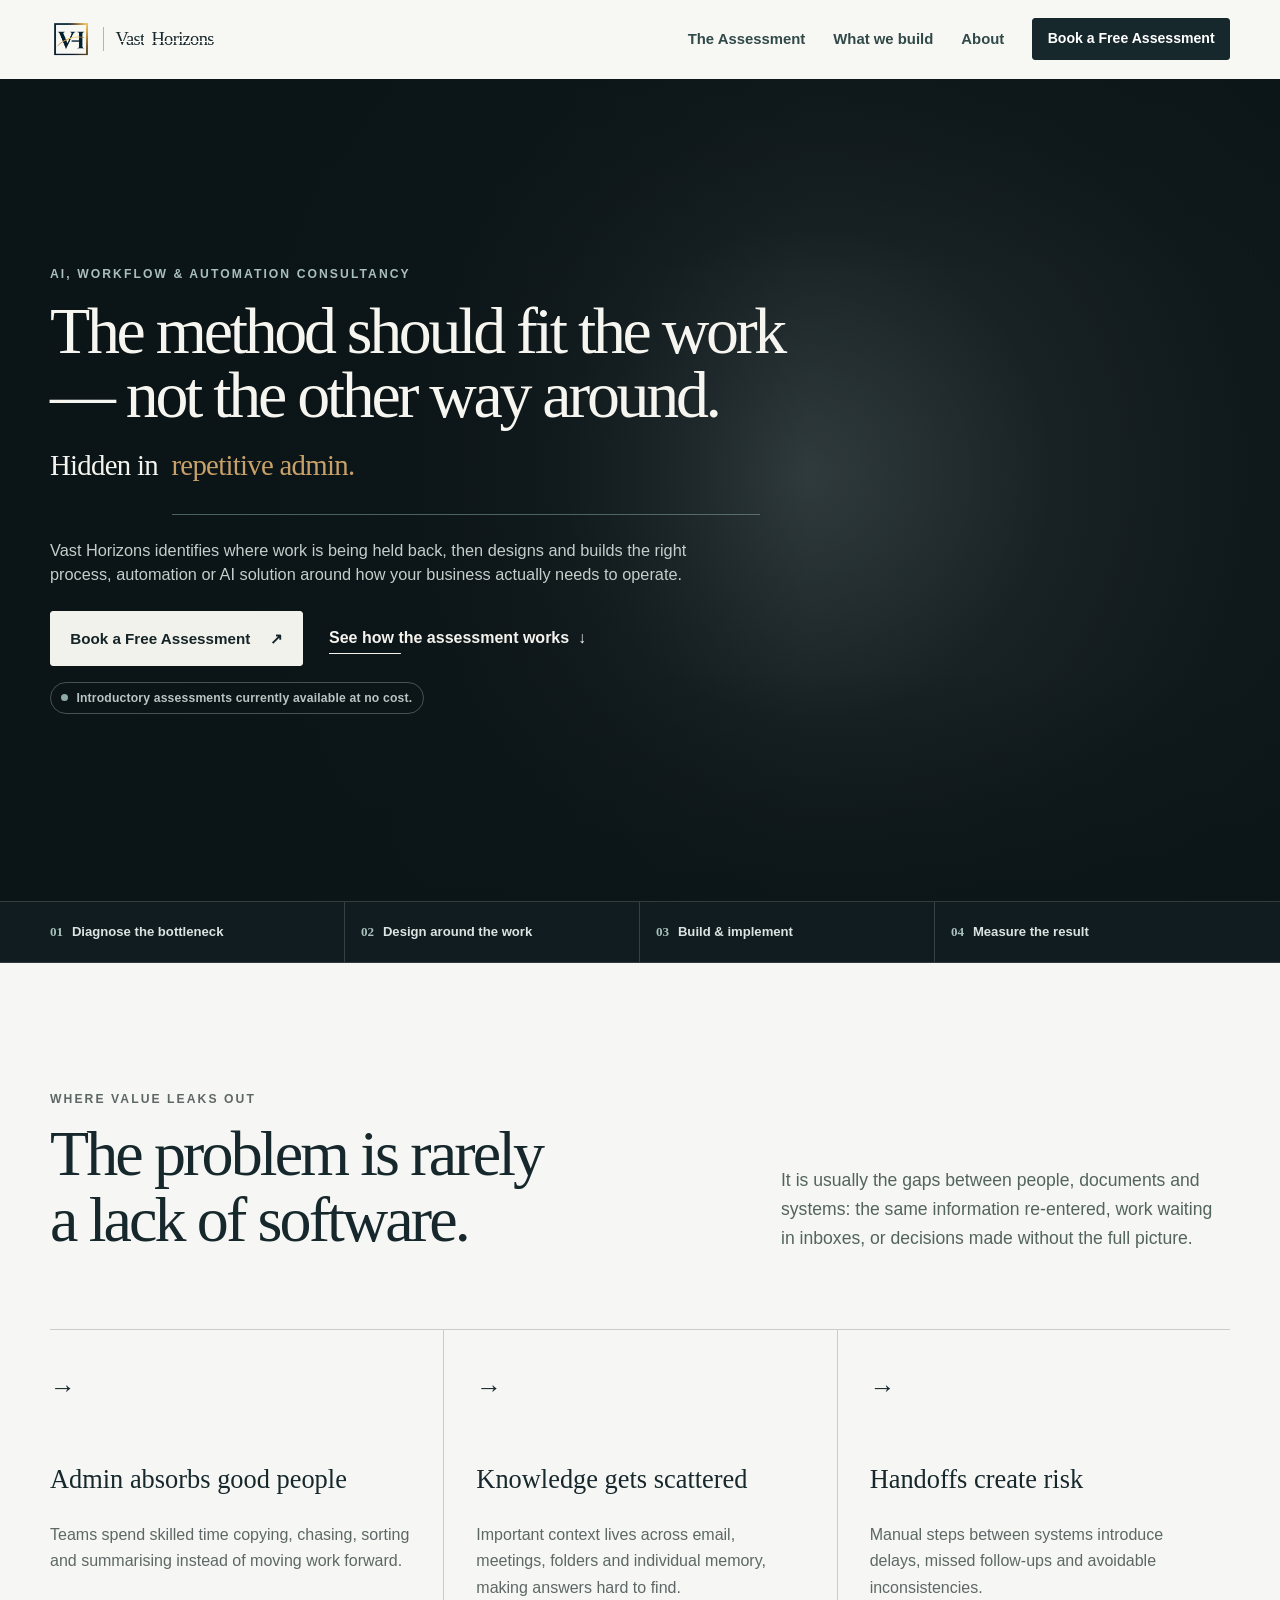
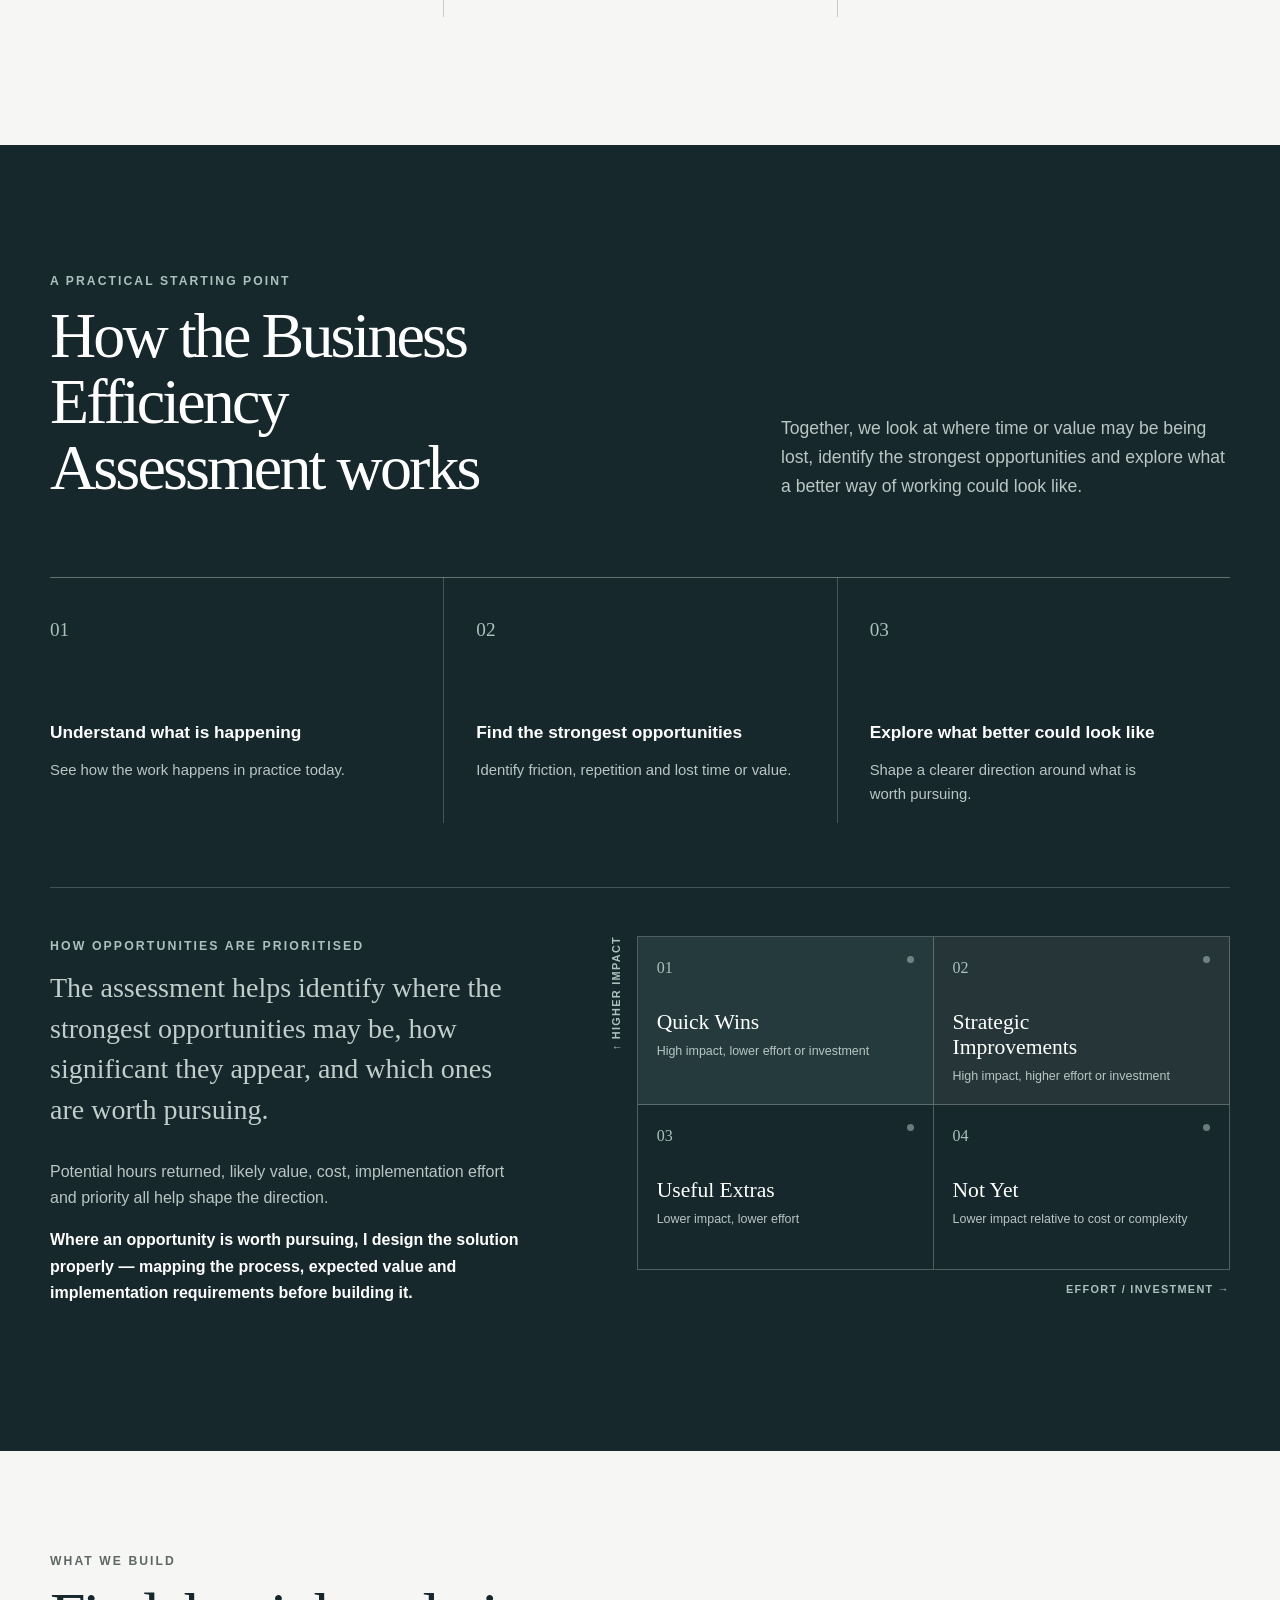
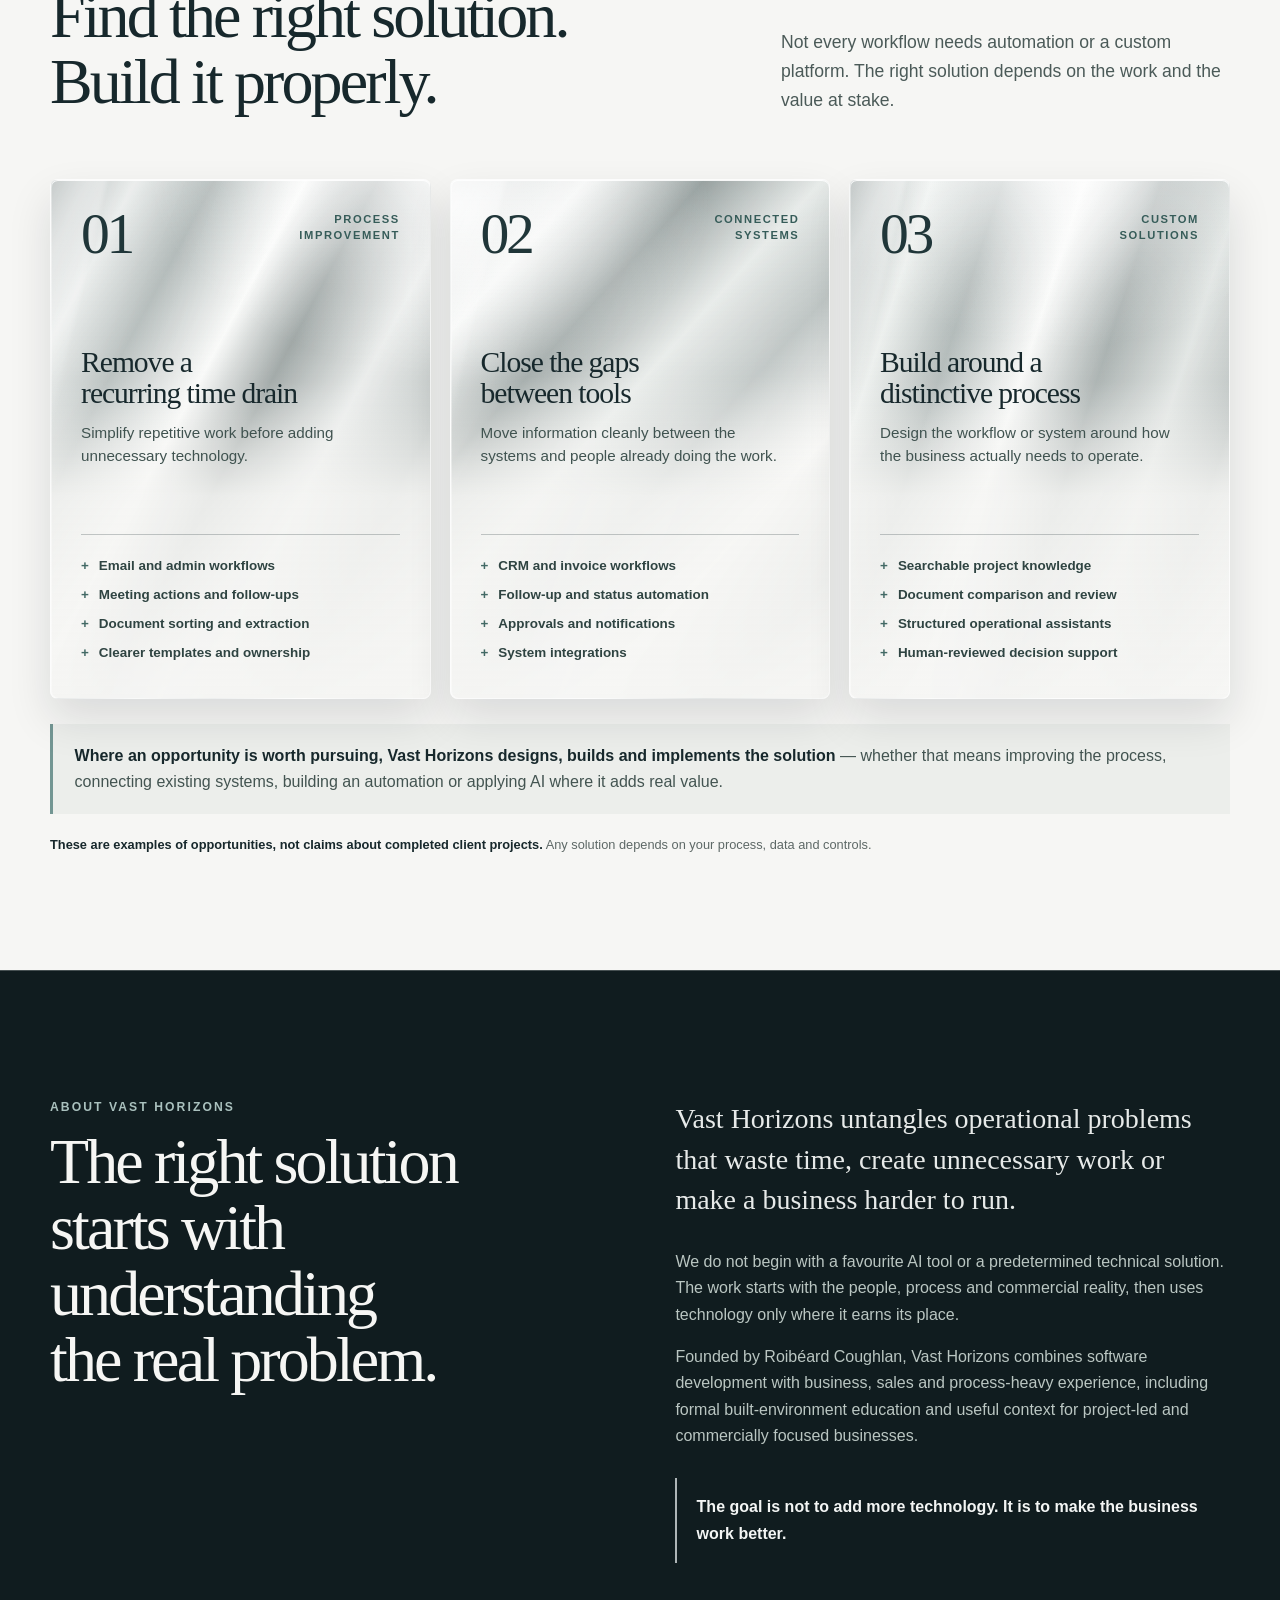
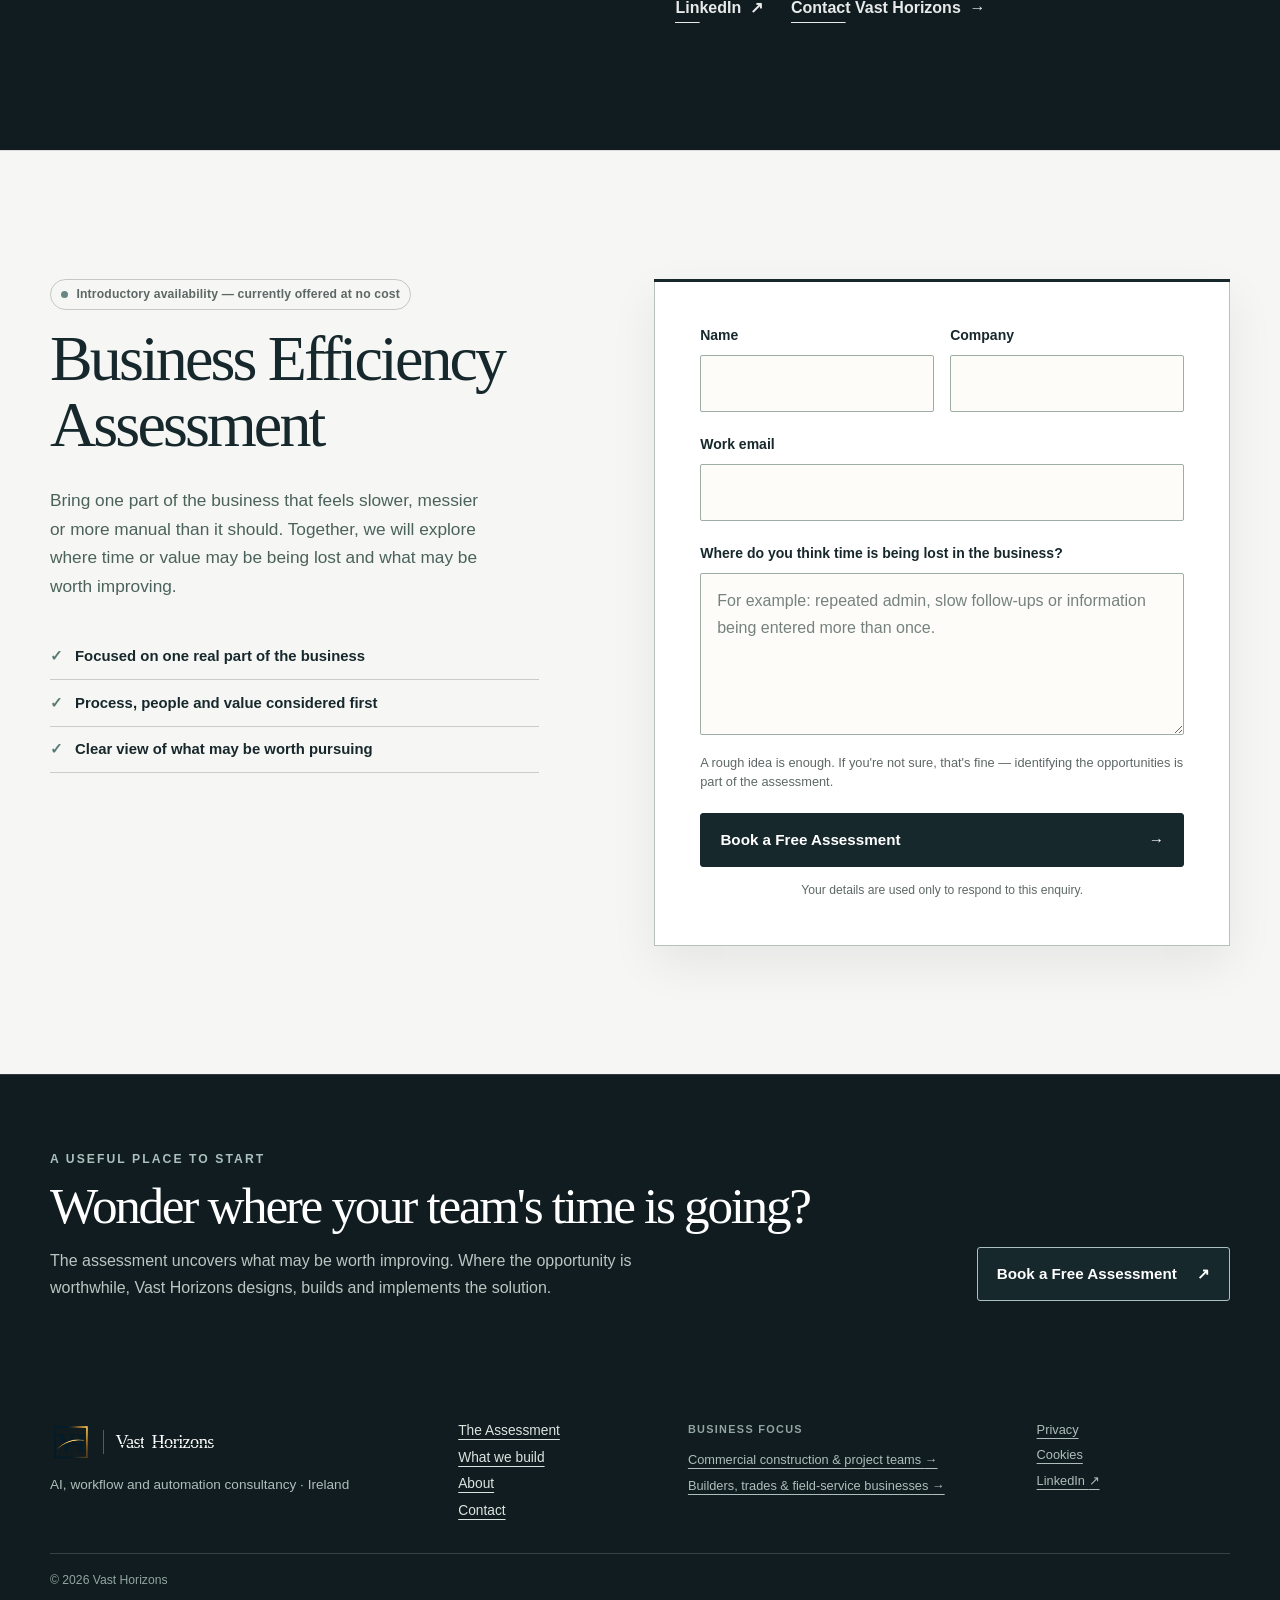
==== commit 45321c23: "Update logo & favicon" ====
--- a/index.html
+++ b/index.html
@@ -13,8 +13,8 @@
   <meta property="og:type" content="website">
   <meta name="twitter:card" content="summary">
   <meta name="theme-color" content="#102a2c">
-  <link rel="icon" href="/assets/images/favicon.svg" type="image/svg+xml">
-  <link rel="apple-touch-icon" href="/assets/images/favicon.svg">
+  <link rel="icon" href="/assets/images/vh-logo.png" type="image/png">
+  <link rel="apple-touch-icon" href="/assets/images/vh-logo.png">
   <link rel="stylesheet" href="/assets/css/styles.css">
   <script type="application/ld+json">
   {
@@ -33,7 +33,7 @@
   <a class="skip-link" href="#main">Skip to main content</a>
   <header class="site-header" data-header>
     <div class="shell nav-wrap">
-      <a class="brand" href="/" aria-label="Vast Horizons, home"><span class="brand-mark" aria-hidden="true"><span>VH</span></span><span class="brand-name">Vast Horizons</span></a>
+      <a class="brand" href="/" aria-label="Vast-Horizons, home"><img class="brand-mark" src="/assets/images/vh-logo.png" alt=""><span class="brand-name" aria-hidden="true"><span class="brand-word">Vast</span><span class="brand-dash">-</span><span class="brand-word">Horizons</span></span></a>
       <button class="nav-toggle" type="button" aria-expanded="false" aria-controls="primary-nav" data-nav-toggle><span class="sr-only">Open navigation</span><span></span><span></span></button>
       <nav class="primary-nav" id="primary-nav" aria-label="Primary navigation" data-nav>
         <a href="#approach">The Assessment</a><a href="#opportunities">What we build</a><a href="#about">About</a><a class="button button-small" href="#book">Book a Free Assessment</a>
@@ -142,7 +142,7 @@
 
   <footer class="site-footer">
     <div class="shell footer-main">
-      <div class="footer-identity"><a class="brand footer-brand" href="/"><span class="brand-mark" aria-hidden="true"><span>VH</span></span><span class="brand-name">Vast Horizons</span></a><p>AI, workflow and automation consultancy · Ireland</p></div>
+      <div class="footer-identity"><a class="brand footer-brand" href="/" aria-label="Vast-Horizons, home"><img class="brand-mark" src="/assets/images/vh-logo.png" alt=""><span class="brand-name" aria-hidden="true"><span class="brand-word">Vast</span><span class="brand-dash">-</span><span class="brand-word">Horizons</span></span></a><p>AI, workflow and automation consultancy · Ireland</p></div>
       <nav class="footer-group footer-primary" aria-label="Main footer navigation"><a href="#approach">The Assessment</a><a href="#opportunities">What we build</a><a href="#about">About</a><a href="mailto:contact@vasthorizons.ie">Contact</a></nav>
       <nav class="footer-group footer-audiences" aria-label="Business Focus"><p class="footer-label">Business Focus</p><a href="/construction/">Commercial construction &amp; project teams <span aria-hidden="true">→</span></a><a href="/trades/">Builders, trades &amp; field-service businesses <span aria-hidden="true">→</span></a></nav>
       <nav class="footer-group footer-utility" aria-label="Utility links"><a href="/privacy/">Privacy</a><a href="/cookies/">Cookies</a><a href="https://www.linkedin.com/in/roib%C3%A9ard-r-coughlan-06a202189/" target="_blank" rel="noopener noreferrer">LinkedIn <span aria-hidden="true">↗</span></a></nav>
--- a/assets/css/styles.css
+++ b/assets/css/styles.css
@@ -34,12 +34,17 @@
 .site-header { position: sticky; top: 0; z-index: 1000; background: rgba(247, 247, 244, .94); border-bottom: 1px solid transparent; backdrop-filter: blur(12px); }
 .site-header.is-scrolled { border-color: var(--line); }
 .nav-wrap { min-height: 78px; display: flex; align-items: center; justify-content: space-between; gap: 2rem; }
-.brand { display: inline-flex; align-items: center; gap: .7rem; text-decoration: none; font-weight: 700; letter-spacing: -.015em; }
-.brand-mark { position: relative; display: grid; flex: 0 0 auto; width: 38px; height: 38px; place-items: center; border: 1px solid var(--ink); color: var(--ink); font-family: var(--serif); font-size: .78rem; font-weight: 700; letter-spacing: -.08em; line-height: 1; }
-.brand-mark::after { content: ""; position: absolute; left: -3px; right: -3px; top: 50%; height: 1px; background: currentColor; transform: rotate(-12deg); }
-.brand-name { position: relative; display: inline-flex; align-items: center; gap: .7rem; }
-.brand-name::after { content: ""; position: absolute; left: 0; right: 0; top: 52%; height: 1px; background: currentColor; opacity: .48; transform: rotate(-2deg); pointer-events: none; }
-.brand-name::before { content: ""; width: 1px; height: 24px; background: #aeb8b4; }
+.brand { display: inline-flex; align-items: center; gap: .7rem; text-decoration: none; }
+.brand-mark { display: block; flex: 0 0 auto; width: 42px; height: 42px; object-fit: contain; }
+.brand-name { --brand-strike-offset: .12em; position: relative; display: inline-flex; align-items: center; font-family: var(--serif); font-size: 1.15rem; font-weight: 400; letter-spacing: -.035em; line-height: 1; }
+.brand-name::after { content: none; }
+.brand-name::before { content: ""; width: 1px; height: 24px; margin-right: .7rem; background: #aeb8b4; }
+.brand-word {
+  display: inline-block;
+  -webkit-mask-image: linear-gradient(to bottom, #000 0, #000 calc(50% + var(--brand-strike-offset) - .5px), transparent calc(50% + var(--brand-strike-offset) - .5px), transparent calc(50% + var(--brand-strike-offset) + .5px), #000 calc(50% + var(--brand-strike-offset) + .5px), #000 100%);
+  mask-image: linear-gradient(to bottom, #000 0, #000 calc(50% + var(--brand-strike-offset) - .5px), transparent calc(50% + var(--brand-strike-offset) - .5px), transparent calc(50% + var(--brand-strike-offset) + .5px), #000 calc(50% + var(--brand-strike-offset) + .5px), #000 100%);
+}
+.brand-dash { display: inline-block; width: .3em; height: 1px; margin-inline: .04em; overflow: hidden; background: currentColor; color: transparent; transform: translateY(var(--brand-strike-offset)); }
 .primary-nav { display: flex; align-items: center; gap: 1.75rem; }
 .primary-nav > a:not(.button) { position: relative; text-decoration: none; color: #314a49; font-size: .93rem; font-weight: 600; }
 .primary-nav > a:not(.button)::after { content: ""; position: absolute; left: 0; right: 100%; bottom: -.3rem; height: 1px; background: currentColor; transition: right 180ms ease; }
@@ -418,7 +423,6 @@
 .site-footer { padding: 2.75rem 0 1.25rem; background: #101c1f; color: var(--white); }
 .footer-main { display: grid; grid-template-columns: minmax(220px, 1.2fr) .6fr minmax(225px, 1fr) .65fr; gap: clamp(1.5rem, 4vw, 3.5rem); align-items: start; }
 .footer-brand { margin-bottom: .7rem; }
-.footer-brand .brand-mark { filter: brightness(0) invert(1); }
 .footer-brand .brand-name::before { background: rgba(255,255,255,.28); }
 .footer-identity p { max-width: 420px; margin: 0; color: #aebebb; font-size: .85rem; }
 .footer-group { display: grid; align-content: start; gap: .42rem; }
@@ -797,7 +801,7 @@
   :root { --shell: calc(100% - 28px); }
   .nav-wrap { min-height: 70px; }
   .brand { font-size: .92rem; }
-  .brand-mark { width: 34px; height: 34px; }
+  .brand-mark { width: 38px; height: 38px; }
   .primary-nav { inset-block-start: 70px; }
   .hero { padding: 4.5rem 0 5rem; }
   .construction-hero-media { height: calc(100svh - 70px); }
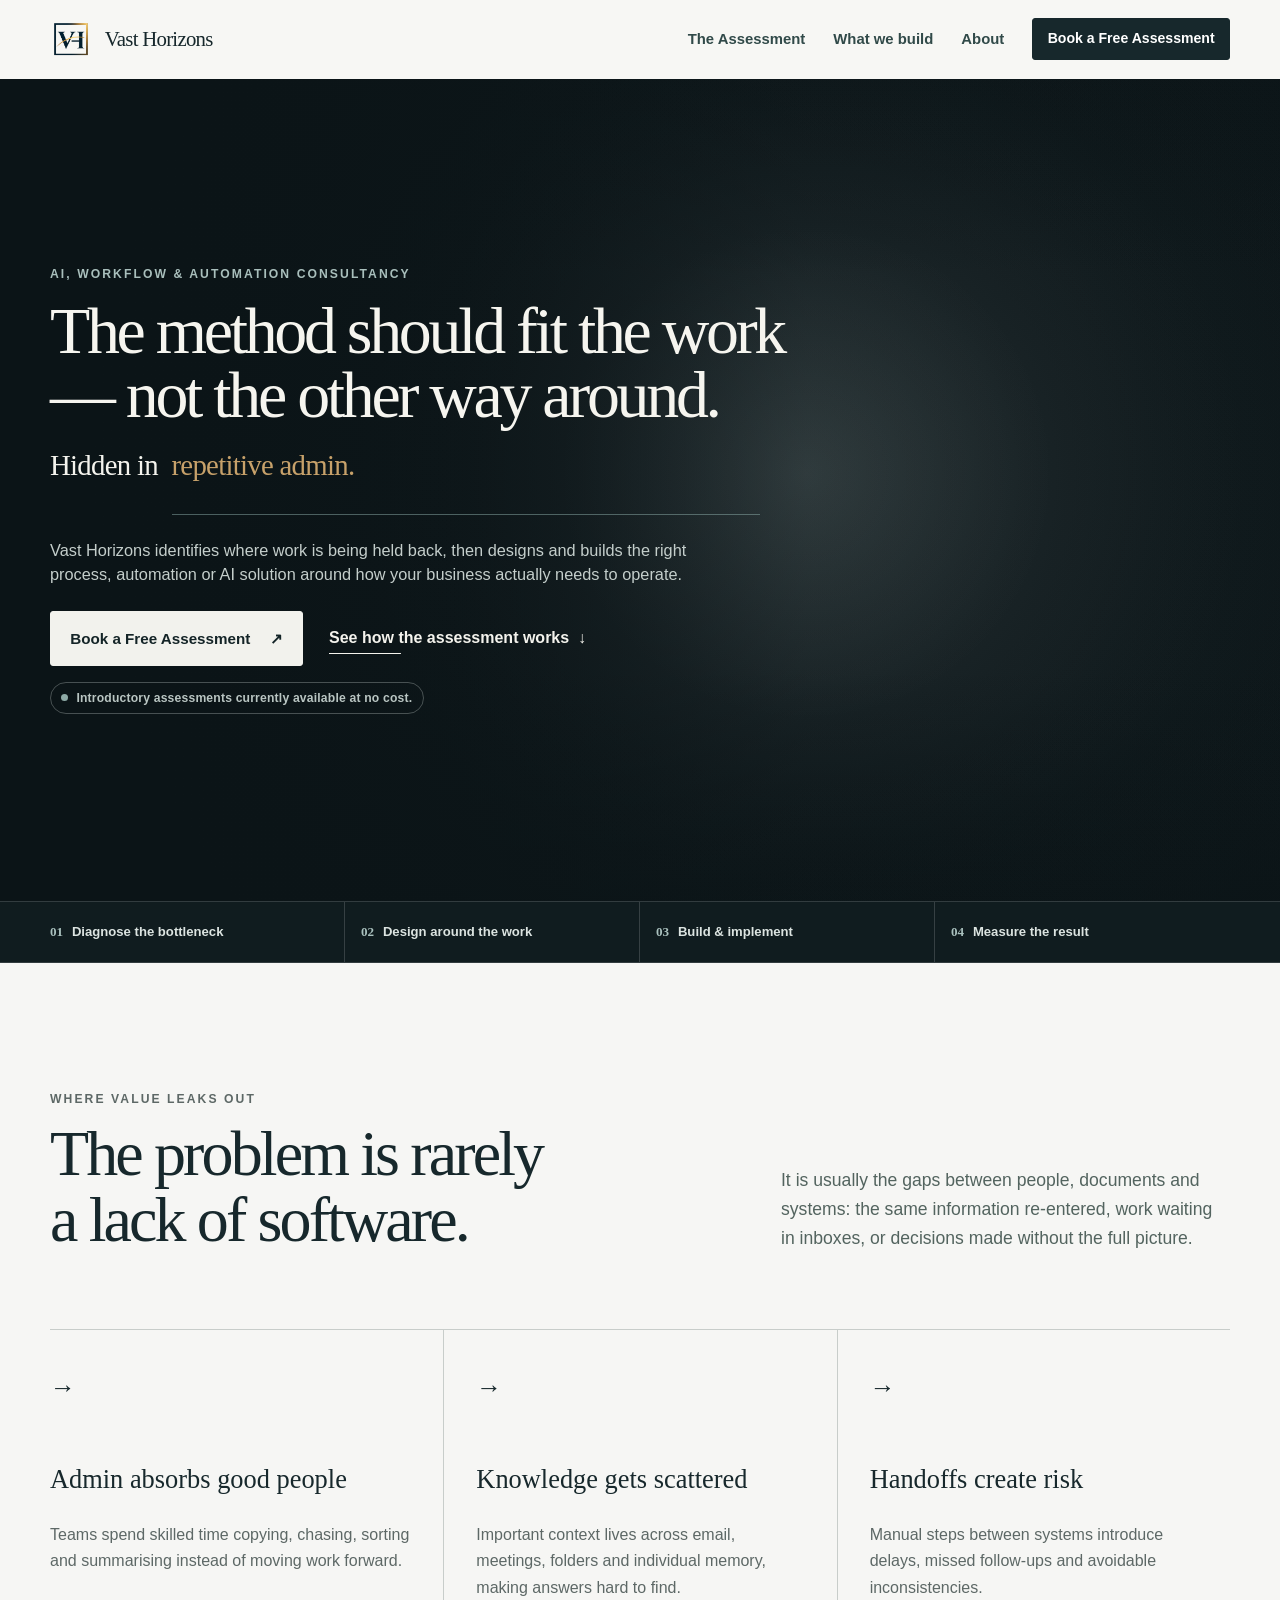
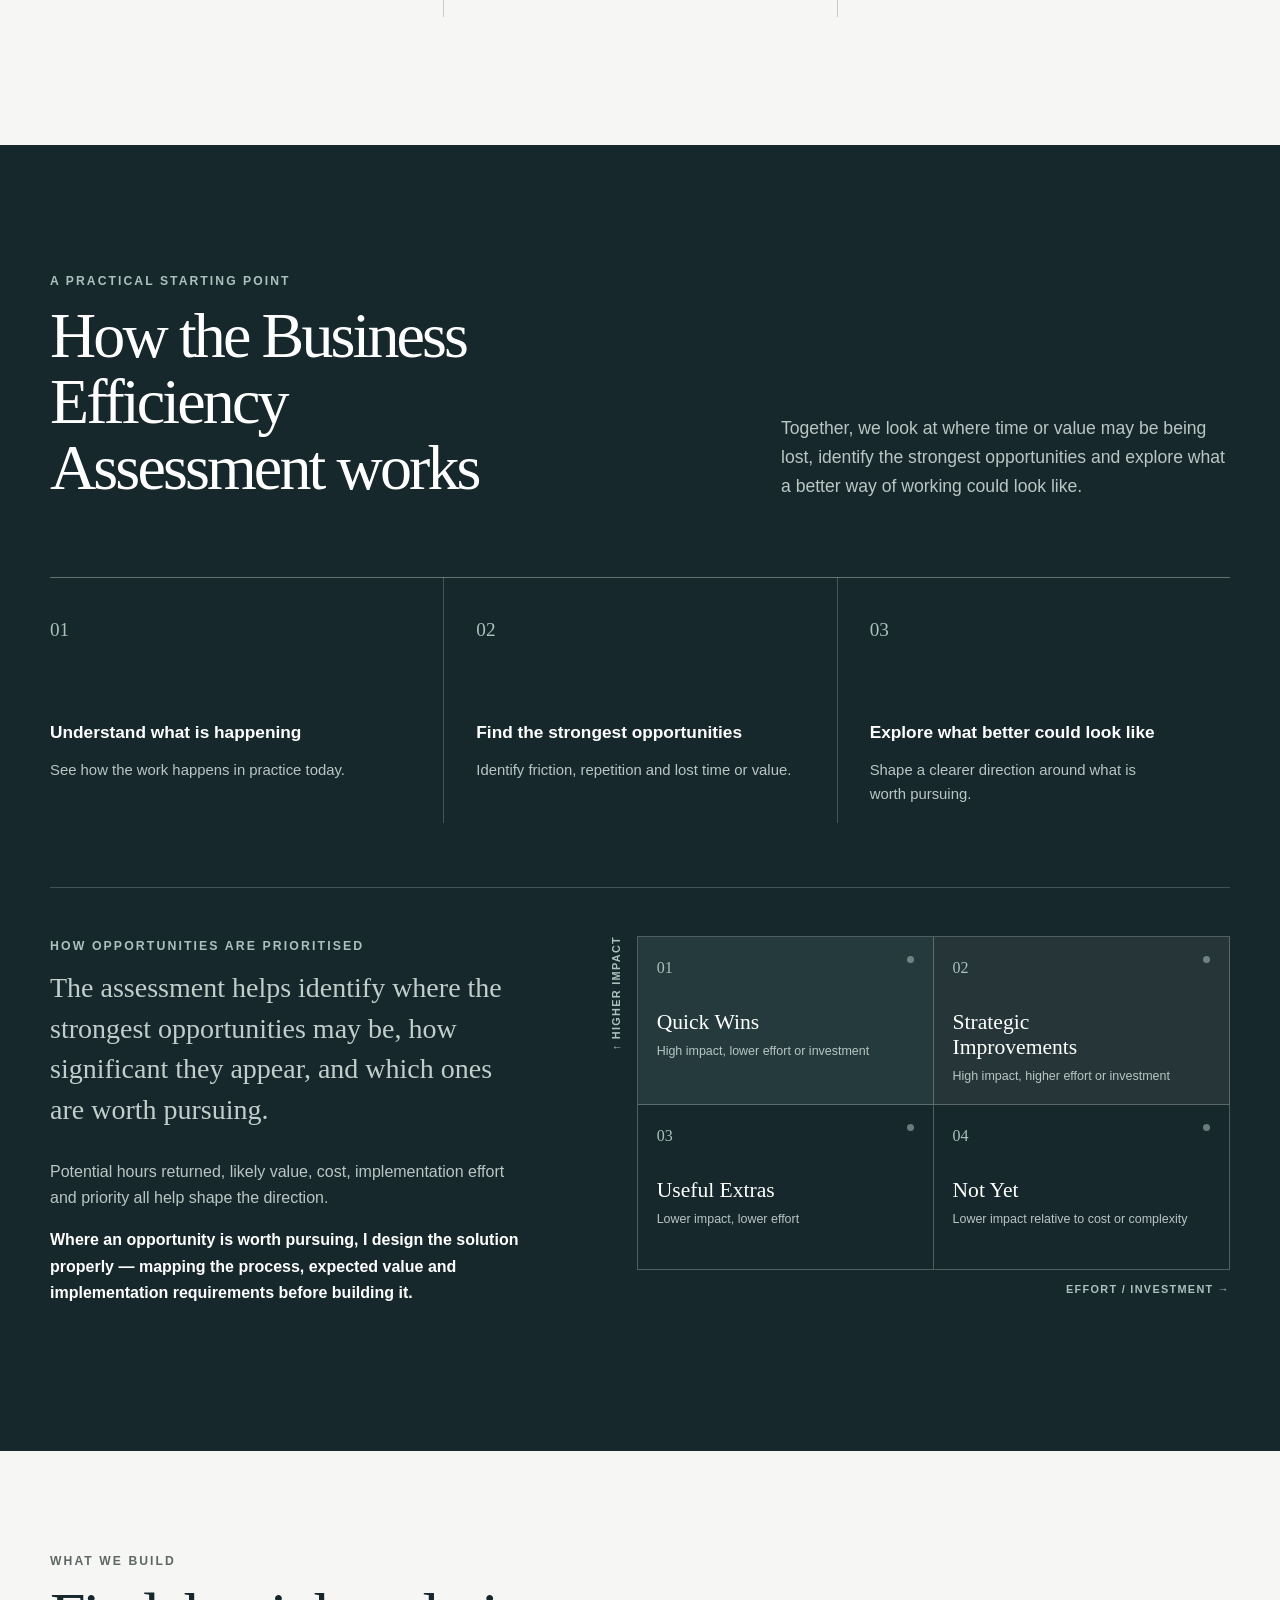
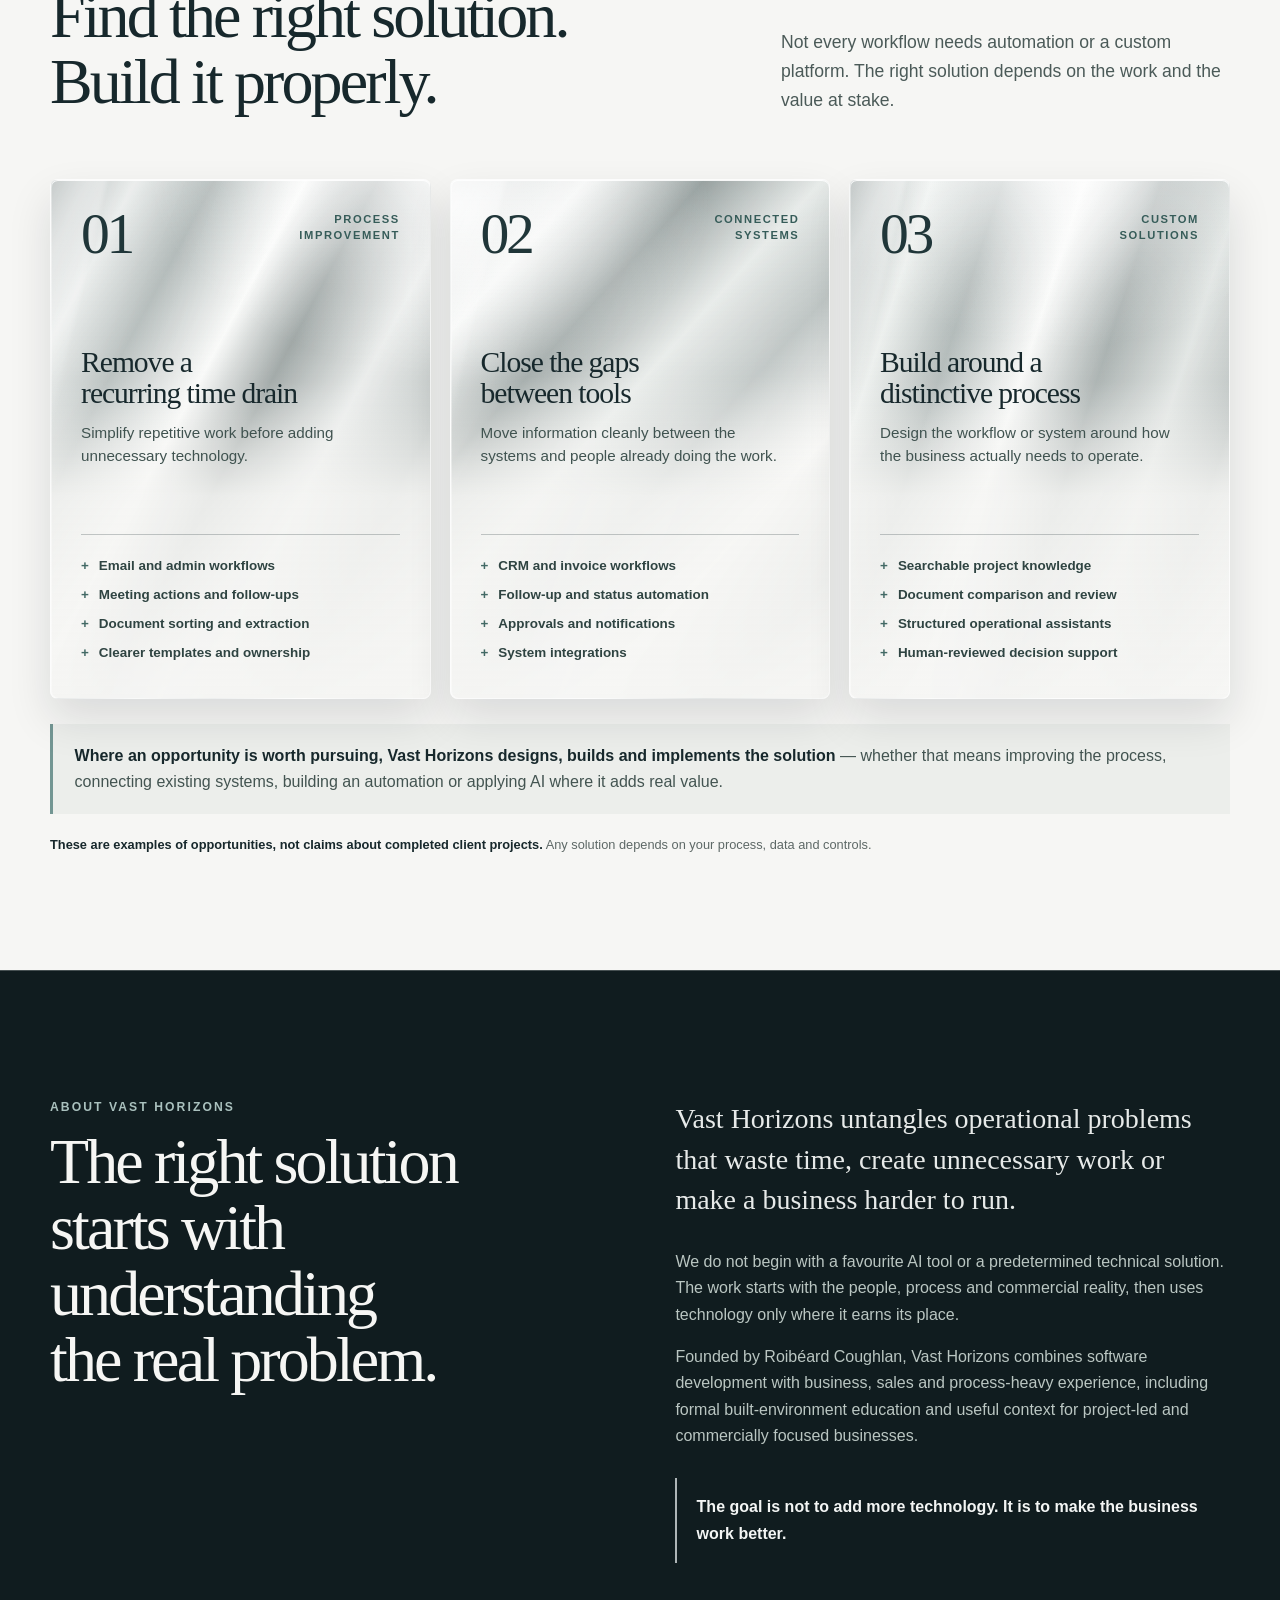
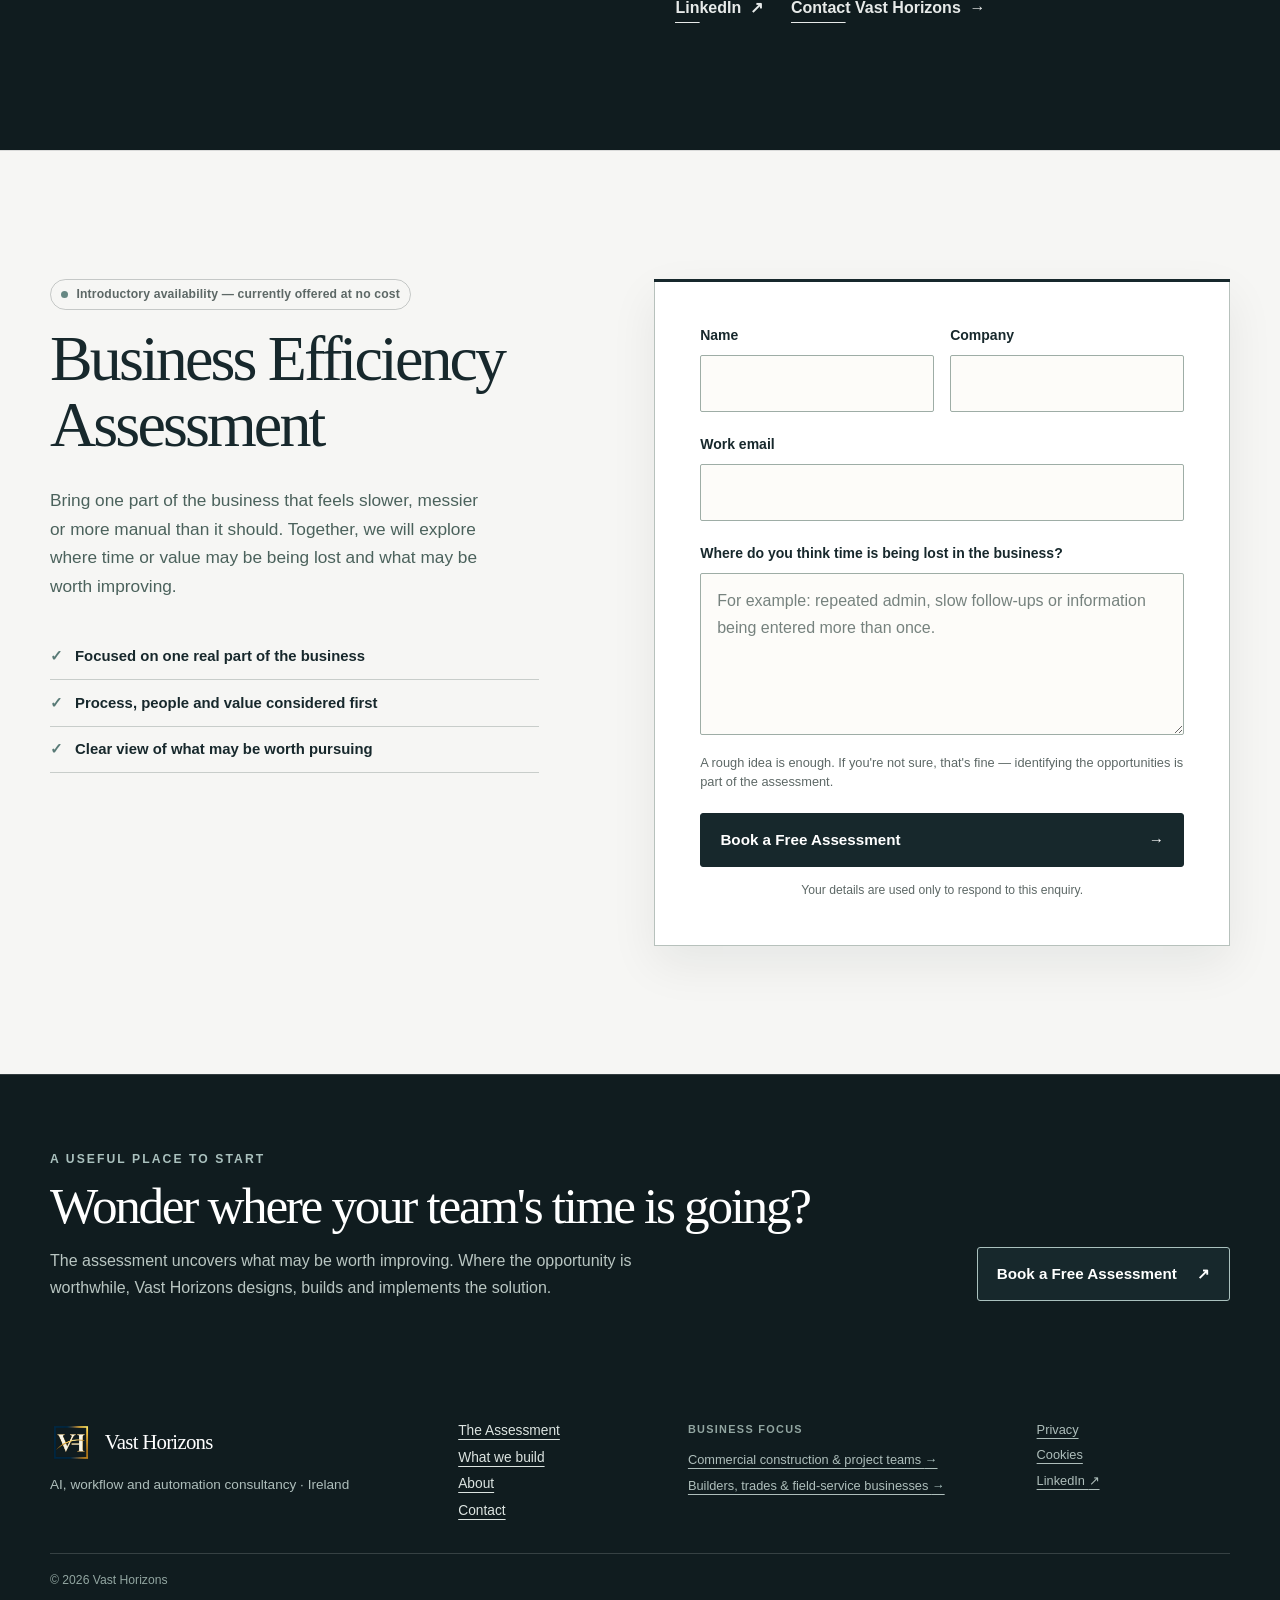
==== commit 0e2bb7bf: "Change the logo & business name font. Make logo visible on dark & light backgrounds" ====
--- a/index.html
+++ b/index.html
@@ -13,7 +13,8 @@
   <meta property="og:type" content="website">
   <meta name="twitter:card" content="summary">
   <meta name="theme-color" content="#102a2c">
-  <link rel="icon" href="/assets/images/vh-logo.png" type="image/png">
+  <link rel="icon" href="/assets/images/vh-logo.png" type="image/png" media="(prefers-color-scheme: light)">
+  <link rel="icon" href="/assets/images/vh-logo-light.png" type="image/png" media="(prefers-color-scheme: dark)">
   <link rel="apple-touch-icon" href="/assets/images/vh-logo.png">
   <link rel="stylesheet" href="/assets/css/styles.css">
   <script type="application/ld+json">
@@ -33,7 +34,7 @@
   <a class="skip-link" href="#main">Skip to main content</a>
   <header class="site-header" data-header>
     <div class="shell nav-wrap">
-      <a class="brand" href="/" aria-label="Vast-Horizons, home"><img class="brand-mark" src="/assets/images/vh-logo.png" alt=""><span class="brand-name" aria-hidden="true"><span class="brand-word">Vast</span><span class="brand-dash">-</span><span class="brand-word">Horizons</span></span></a>
+      <a class="brand" href="/" aria-label="Vast Horizons, home"><img class="brand-mark" src="/assets/images/vh-logo.png" alt=""><span class="brand-name" aria-hidden="true">Vast Horizons</span></a>
       <button class="nav-toggle" type="button" aria-expanded="false" aria-controls="primary-nav" data-nav-toggle><span class="sr-only">Open navigation</span><span></span><span></span></button>
       <nav class="primary-nav" id="primary-nav" aria-label="Primary navigation" data-nav>
         <a href="#approach">The Assessment</a><a href="#opportunities">What we build</a><a href="#about">About</a><a class="button button-small" href="#book">Book a Free Assessment</a>
@@ -142,7 +143,7 @@
 
   <footer class="site-footer">
     <div class="shell footer-main">
-      <div class="footer-identity"><a class="brand footer-brand" href="/" aria-label="Vast-Horizons, home"><img class="brand-mark" src="/assets/images/vh-logo.png" alt=""><span class="brand-name" aria-hidden="true"><span class="brand-word">Vast</span><span class="brand-dash">-</span><span class="brand-word">Horizons</span></span></a><p>AI, workflow and automation consultancy · Ireland</p></div>
+      <div class="footer-identity"><a class="brand footer-brand" href="/" aria-label="Vast Horizons, home"><img class="brand-mark" src="/assets/images/vh-logo-light.png" alt=""><span class="brand-name" aria-hidden="true">Vast Horizons</span></a><p>AI, workflow and automation consultancy · Ireland</p></div>
       <nav class="footer-group footer-primary" aria-label="Main footer navigation"><a href="#approach">The Assessment</a><a href="#opportunities">What we build</a><a href="#about">About</a><a href="mailto:contact@vasthorizons.ie">Contact</a></nav>
       <nav class="footer-group footer-audiences" aria-label="Business Focus"><p class="footer-label">Business Focus</p><a href="/construction/">Commercial construction &amp; project teams <span aria-hidden="true">→</span></a><a href="/trades/">Builders, trades &amp; field-service businesses <span aria-hidden="true">→</span></a></nav>
       <nav class="footer-group footer-utility" aria-label="Utility links"><a href="/privacy/">Privacy</a><a href="/cookies/">Cookies</a><a href="https://www.linkedin.com/in/roib%C3%A9ard-r-coughlan-06a202189/" target="_blank" rel="noopener noreferrer">LinkedIn <span aria-hidden="true">↗</span></a></nav>
--- a/assets/css/styles.css
+++ b/assets/css/styles.css
@@ -34,17 +34,9 @@
 .site-header { position: sticky; top: 0; z-index: 1000; background: rgba(247, 247, 244, .94); border-bottom: 1px solid transparent; backdrop-filter: blur(12px); }
 .site-header.is-scrolled { border-color: var(--line); }
 .nav-wrap { min-height: 78px; display: flex; align-items: center; justify-content: space-between; gap: 2rem; }
-.brand { display: inline-flex; align-items: center; gap: .7rem; text-decoration: none; }
+.brand { display: inline-flex; align-items: center; gap: .8rem; text-decoration: none; }
 .brand-mark { display: block; flex: 0 0 auto; width: 42px; height: 42px; object-fit: contain; }
-.brand-name { --brand-strike-offset: .12em; position: relative; display: inline-flex; align-items: center; font-family: var(--serif); font-size: 1.15rem; font-weight: 400; letter-spacing: -.035em; line-height: 1; }
-.brand-name::after { content: none; }
-.brand-name::before { content: ""; width: 1px; height: 24px; margin-right: .7rem; background: #aeb8b4; }
-.brand-word {
-  display: inline-block;
-  -webkit-mask-image: linear-gradient(to bottom, #000 0, #000 calc(50% + var(--brand-strike-offset) - .5px), transparent calc(50% + var(--brand-strike-offset) - .5px), transparent calc(50% + var(--brand-strike-offset) + .5px), #000 calc(50% + var(--brand-strike-offset) + .5px), #000 100%);
-  mask-image: linear-gradient(to bottom, #000 0, #000 calc(50% + var(--brand-strike-offset) - .5px), transparent calc(50% + var(--brand-strike-offset) - .5px), transparent calc(50% + var(--brand-strike-offset) + .5px), #000 calc(50% + var(--brand-strike-offset) + .5px), #000 100%);
-}
-.brand-dash { display: inline-block; width: .3em; height: 1px; margin-inline: .04em; overflow: hidden; background: currentColor; color: transparent; transform: translateY(var(--brand-strike-offset)); }
+.brand-name { display: inline-block; font-family: var(--serif); font-size: 1.3rem; font-weight: 400; letter-spacing: -.035em; line-height: 1; white-space: nowrap; }
 .primary-nav { display: flex; align-items: center; gap: 1.75rem; }
 .primary-nav > a:not(.button) { position: relative; text-decoration: none; color: #314a49; font-size: .93rem; font-weight: 600; }
 .primary-nav > a:not(.button)::after { content: ""; position: absolute; left: 0; right: 100%; bottom: -.3rem; height: 1px; background: currentColor; transition: right 180ms ease; }
@@ -423,7 +415,6 @@
 .site-footer { padding: 2.75rem 0 1.25rem; background: #101c1f; color: var(--white); }
 .footer-main { display: grid; grid-template-columns: minmax(220px, 1.2fr) .6fr minmax(225px, 1fr) .65fr; gap: clamp(1.5rem, 4vw, 3.5rem); align-items: start; }
 .footer-brand { margin-bottom: .7rem; }
-.footer-brand .brand-name::before { background: rgba(255,255,255,.28); }
 .footer-identity p { max-width: 420px; margin: 0; color: #aebebb; font-size: .85rem; }
 .footer-group { display: grid; align-content: start; gap: .42rem; }
 .footer-group a { color: #dce4e1; font-size: .86rem; line-height: 1.45; text-underline-offset: .25rem; }
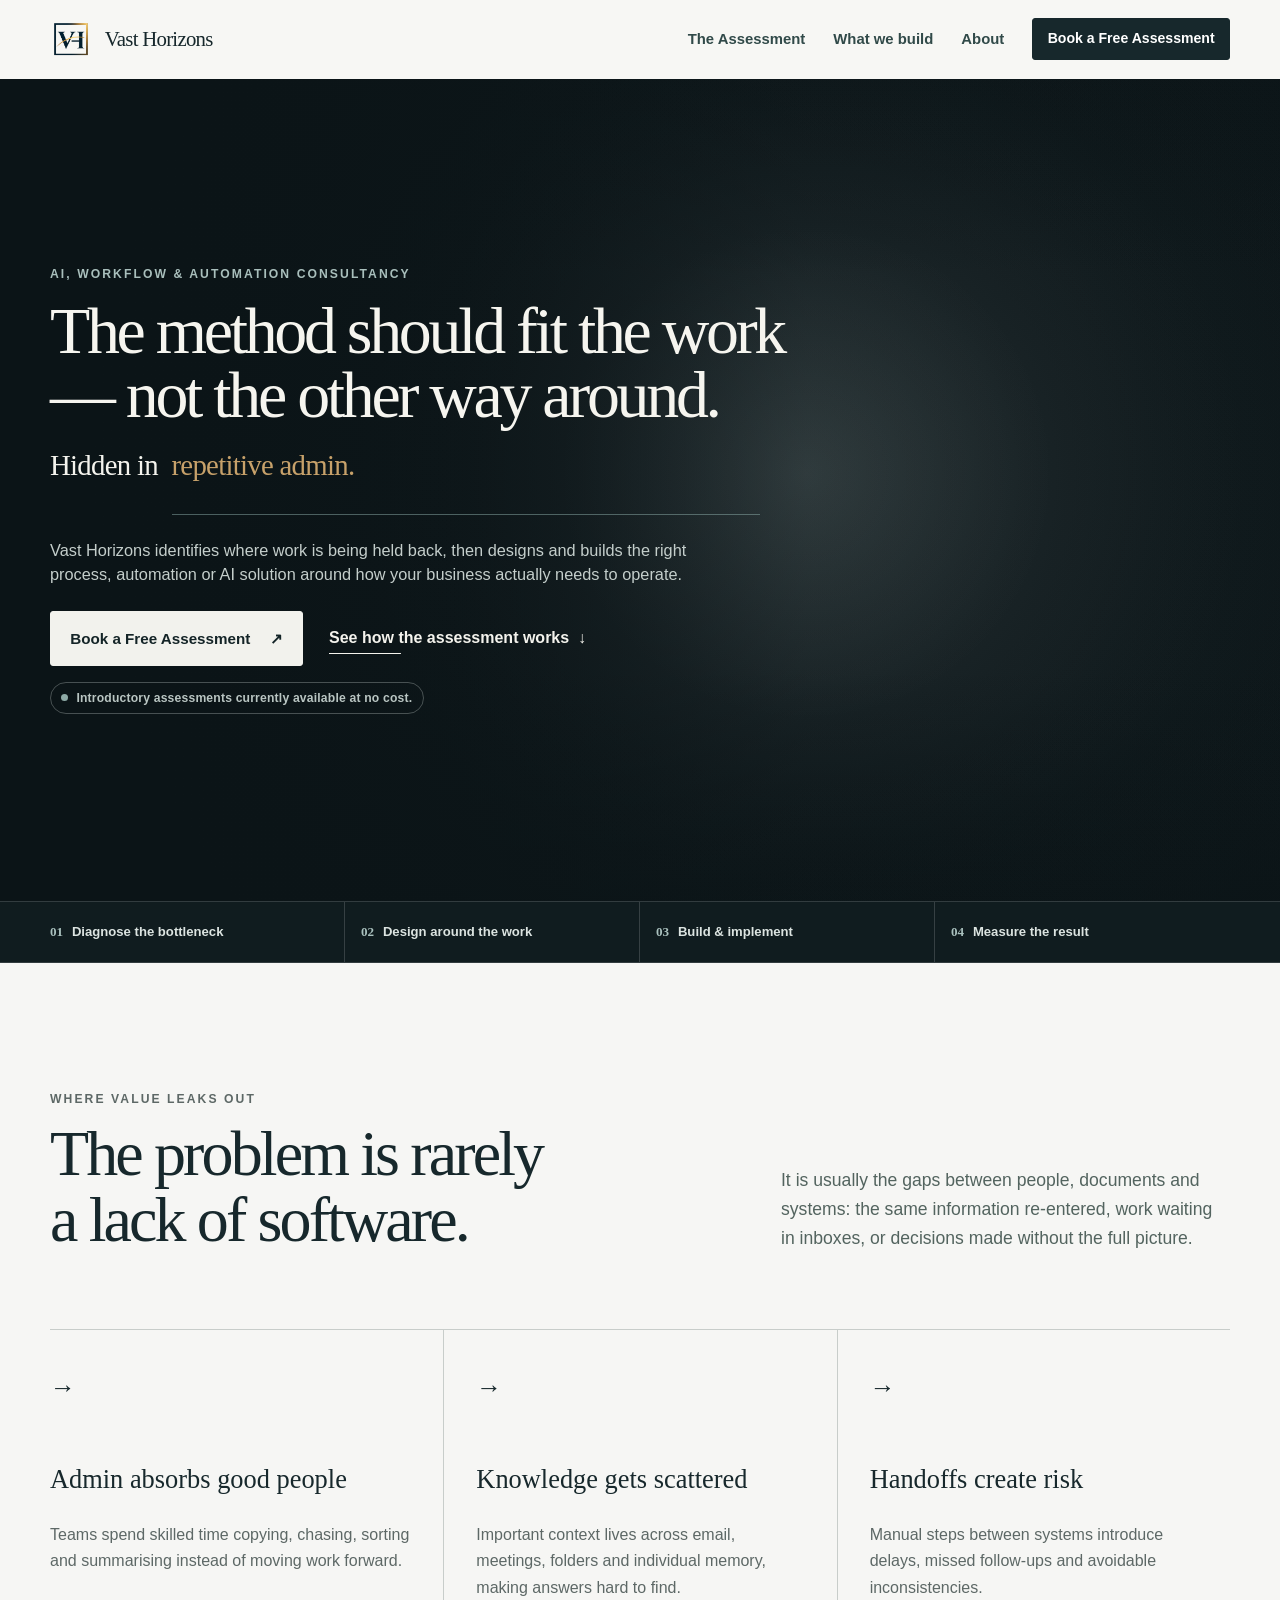
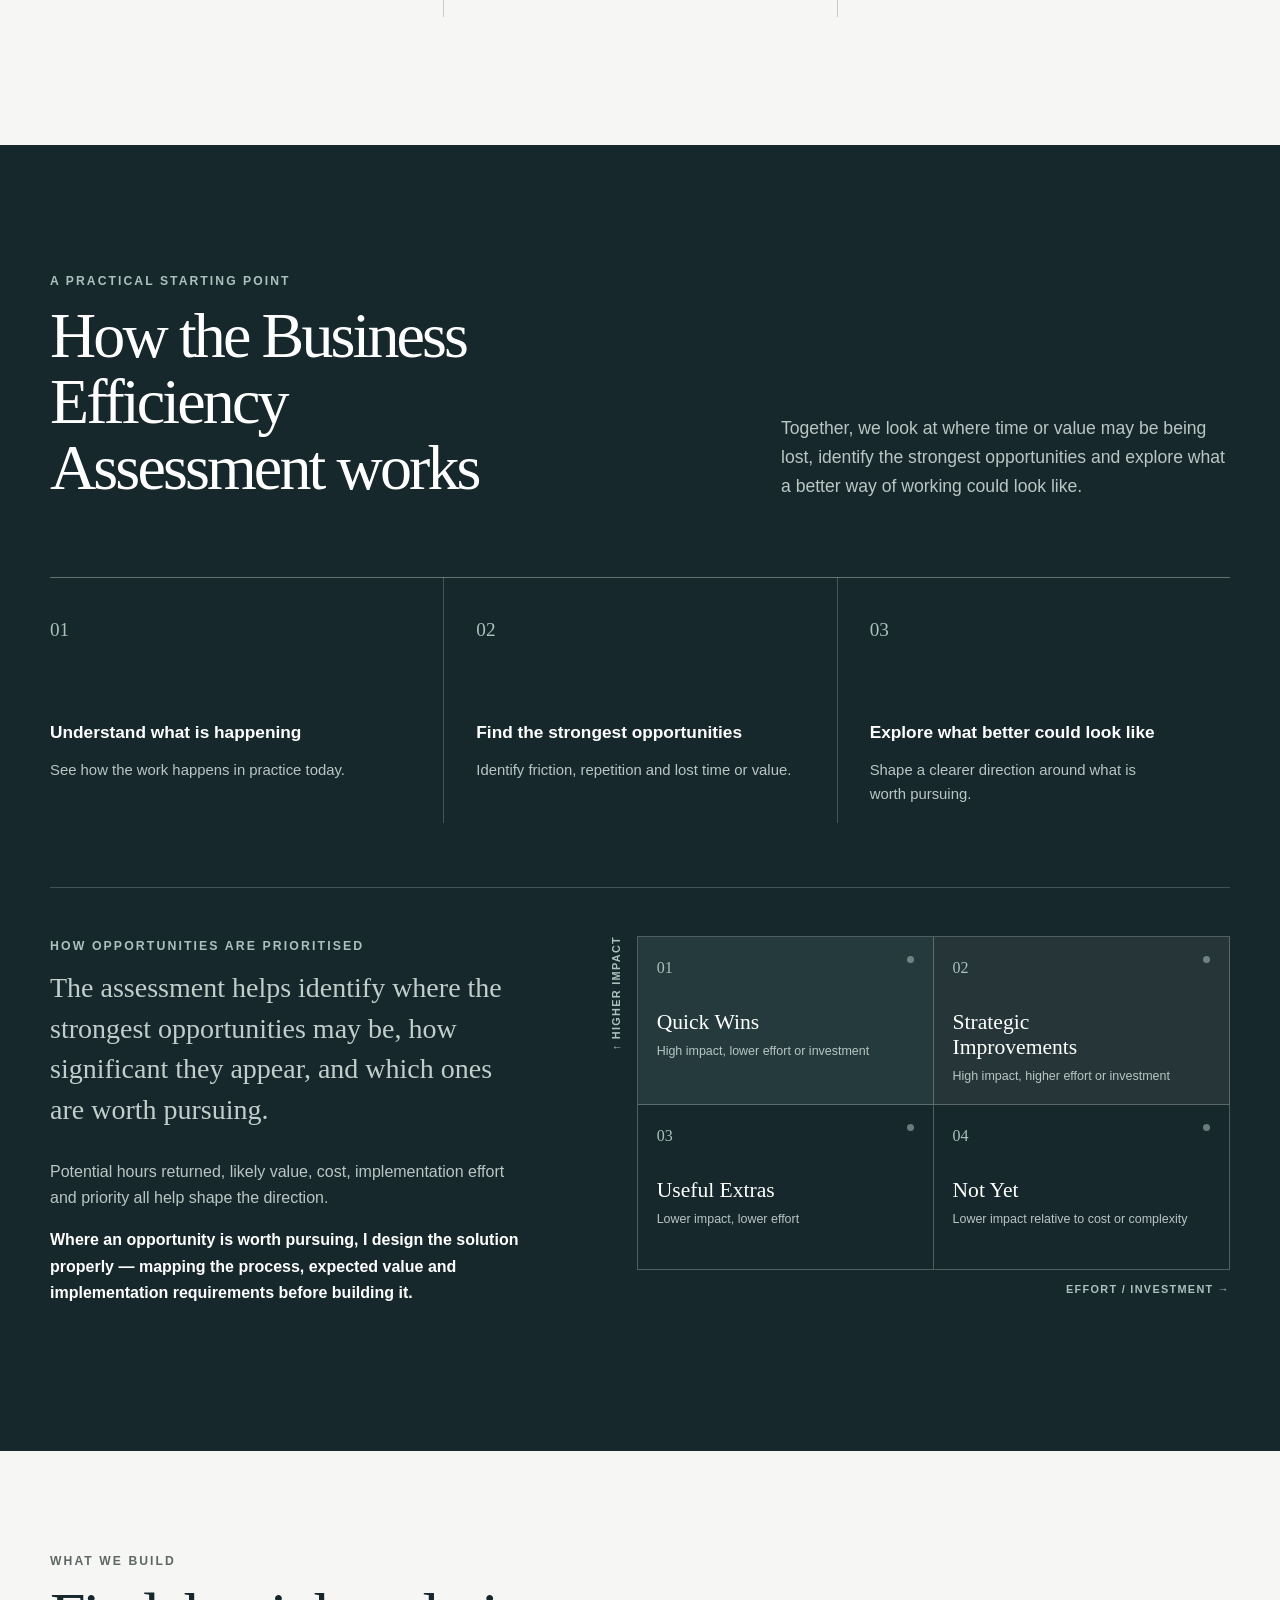
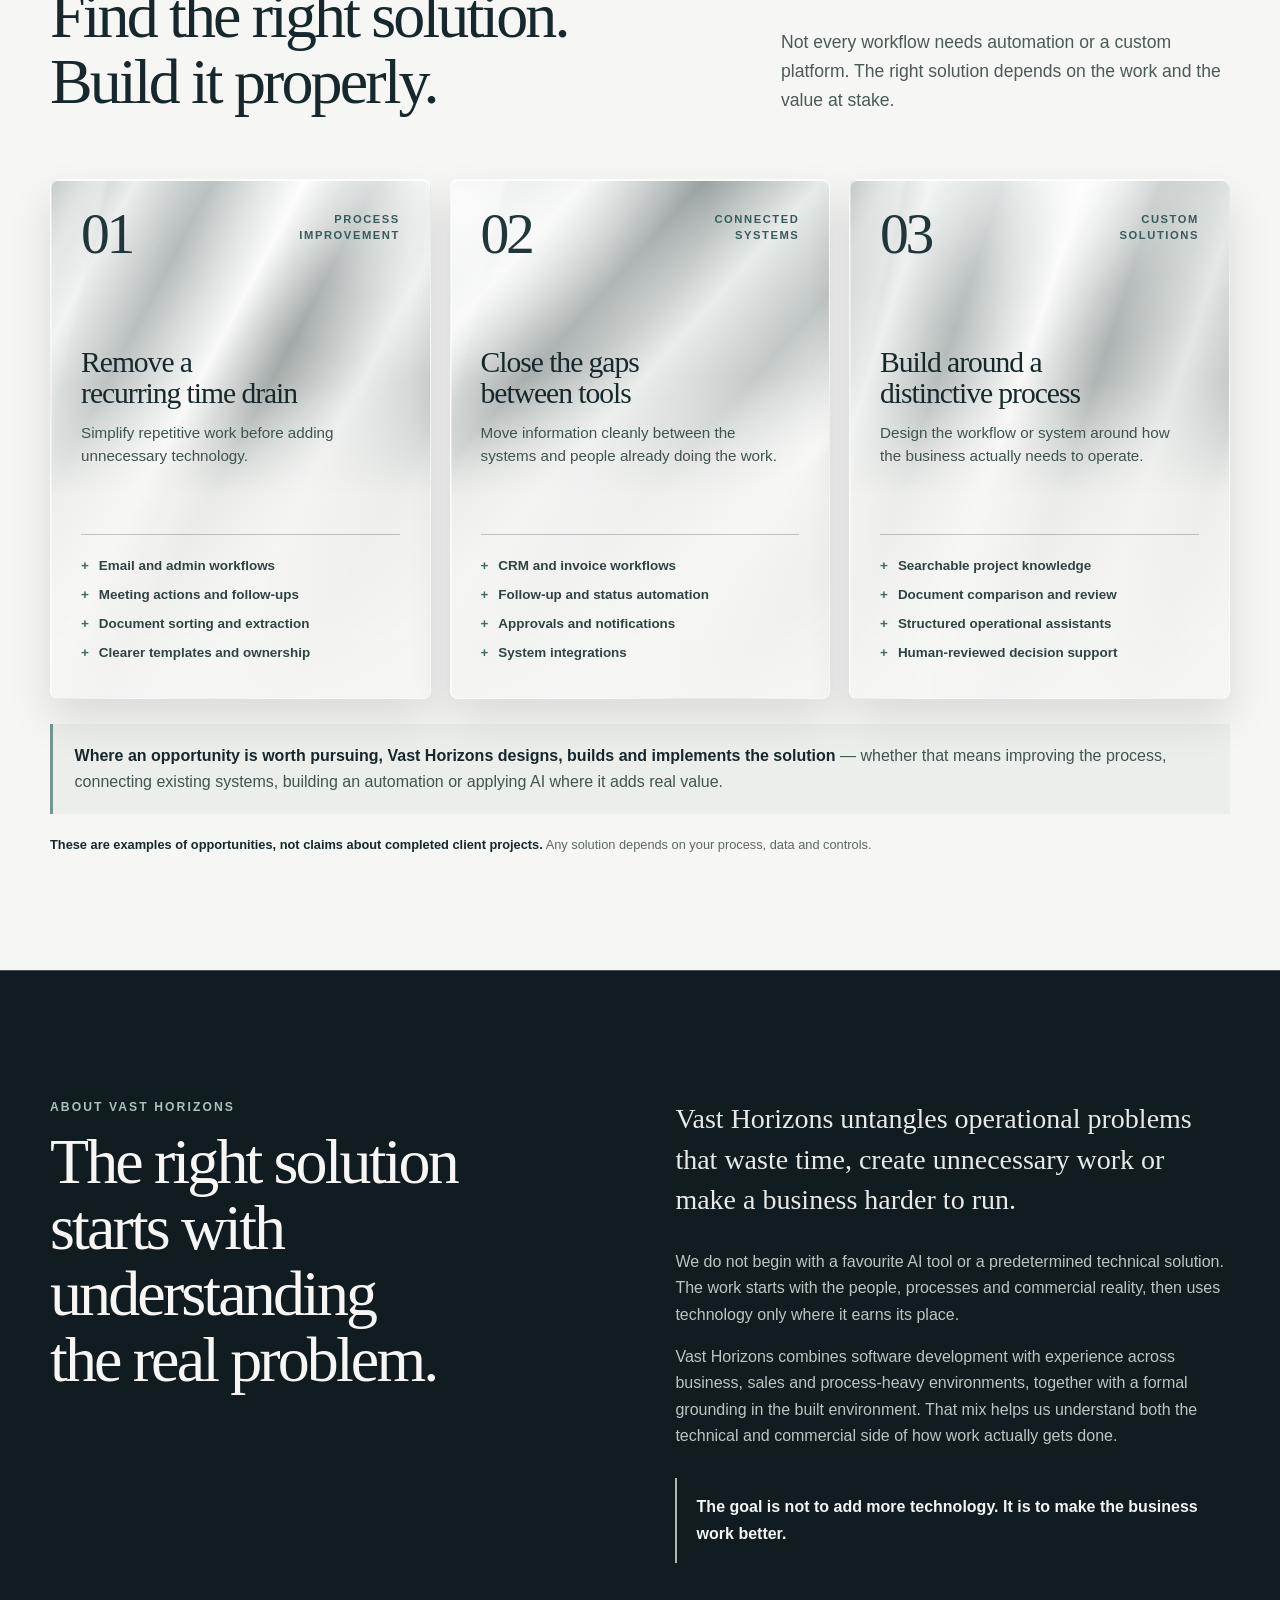
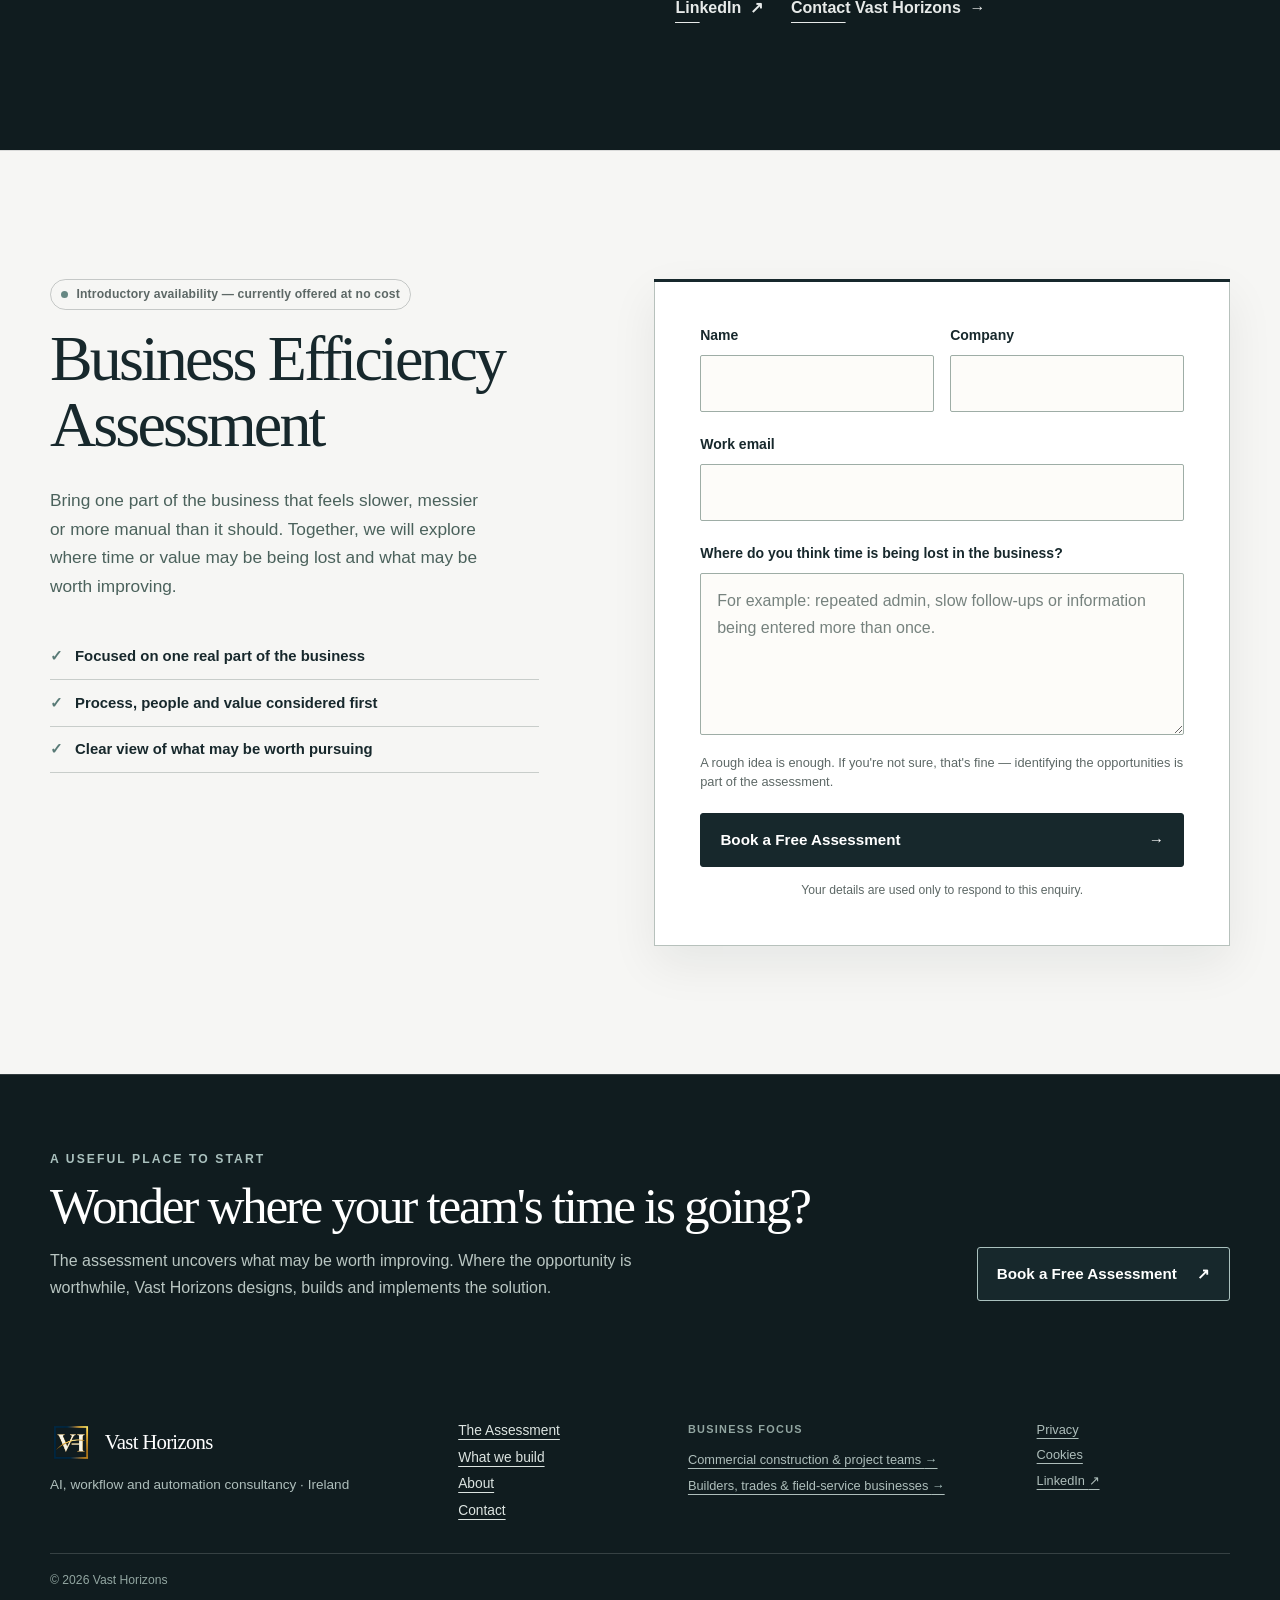
==== commit 0a9dda7c: "Edit plus upgrade About content & remove my name as Founder for now" ====
--- a/index.html
+++ b/index.html
@@ -119,7 +119,7 @@
     <section class="section about-section" id="about">
       <div class="shell about-grid about-text-only">
         <div class="about-heading"><p class="eyebrow">About Vast Horizons</p><h2>The right solution starts with understanding the real problem.</h2></div>
-        <div class="about-copy"><p class="large-copy">Vast Horizons untangles operational problems that waste time, create unnecessary work or make a business harder to run.</p><p>We do not begin with a favourite AI tool or a predetermined technical solution. The work starts with the people, process and commercial reality, then uses technology only where it earns its place.</p><p>Founded by Roibéard Coughlan, Vast Horizons combines software development with business, sales and process-heavy experience, including formal built-environment education and useful context for project-led and commercially focused businesses.</p><p class="about-principle">The goal is not to add more technology. It is to make the business work better.</p><div class="about-links"><a class="text-link" href="https://www.linkedin.com/in/roib%C3%A9ard-r-coughlan-06a202189/" target="_blank" rel="noopener noreferrer">LinkedIn <span aria-hidden="true">↗</span></a><a class="text-link" href="mailto:contact@vasthorizons.ie">Contact Vast Horizons <span aria-hidden="true">→</span></a></div></div>
+        <div class="about-copy"><p class="large-copy">Vast Horizons untangles operational problems that waste time, create unnecessary work or make a business harder to run.</p><p>We do not begin with a favourite AI tool or a predetermined technical solution. The work starts with the people, processes and commercial reality, then uses technology only where it earns its place.</p><p>Vast Horizons combines software development with experience across business, sales and process-heavy environments, together with a formal grounding in the built environment. That mix helps us understand both the technical and commercial side of how work actually gets done.</p><p class="about-principle">The goal is not to add more technology. It is to make the business work better.</p><div class="about-links"><a class="text-link" href="https://www.linkedin.com/in/roib%C3%A9ard-r-coughlan-06a202189/" target="_blank" rel="noopener noreferrer">LinkedIn <span aria-hidden="true">↗</span></a><a class="text-link" href="mailto:contact@vasthorizons.ie">Contact Vast Horizons <span aria-hidden="true">→</span></a></div></div>
       </div>
     </section>
 
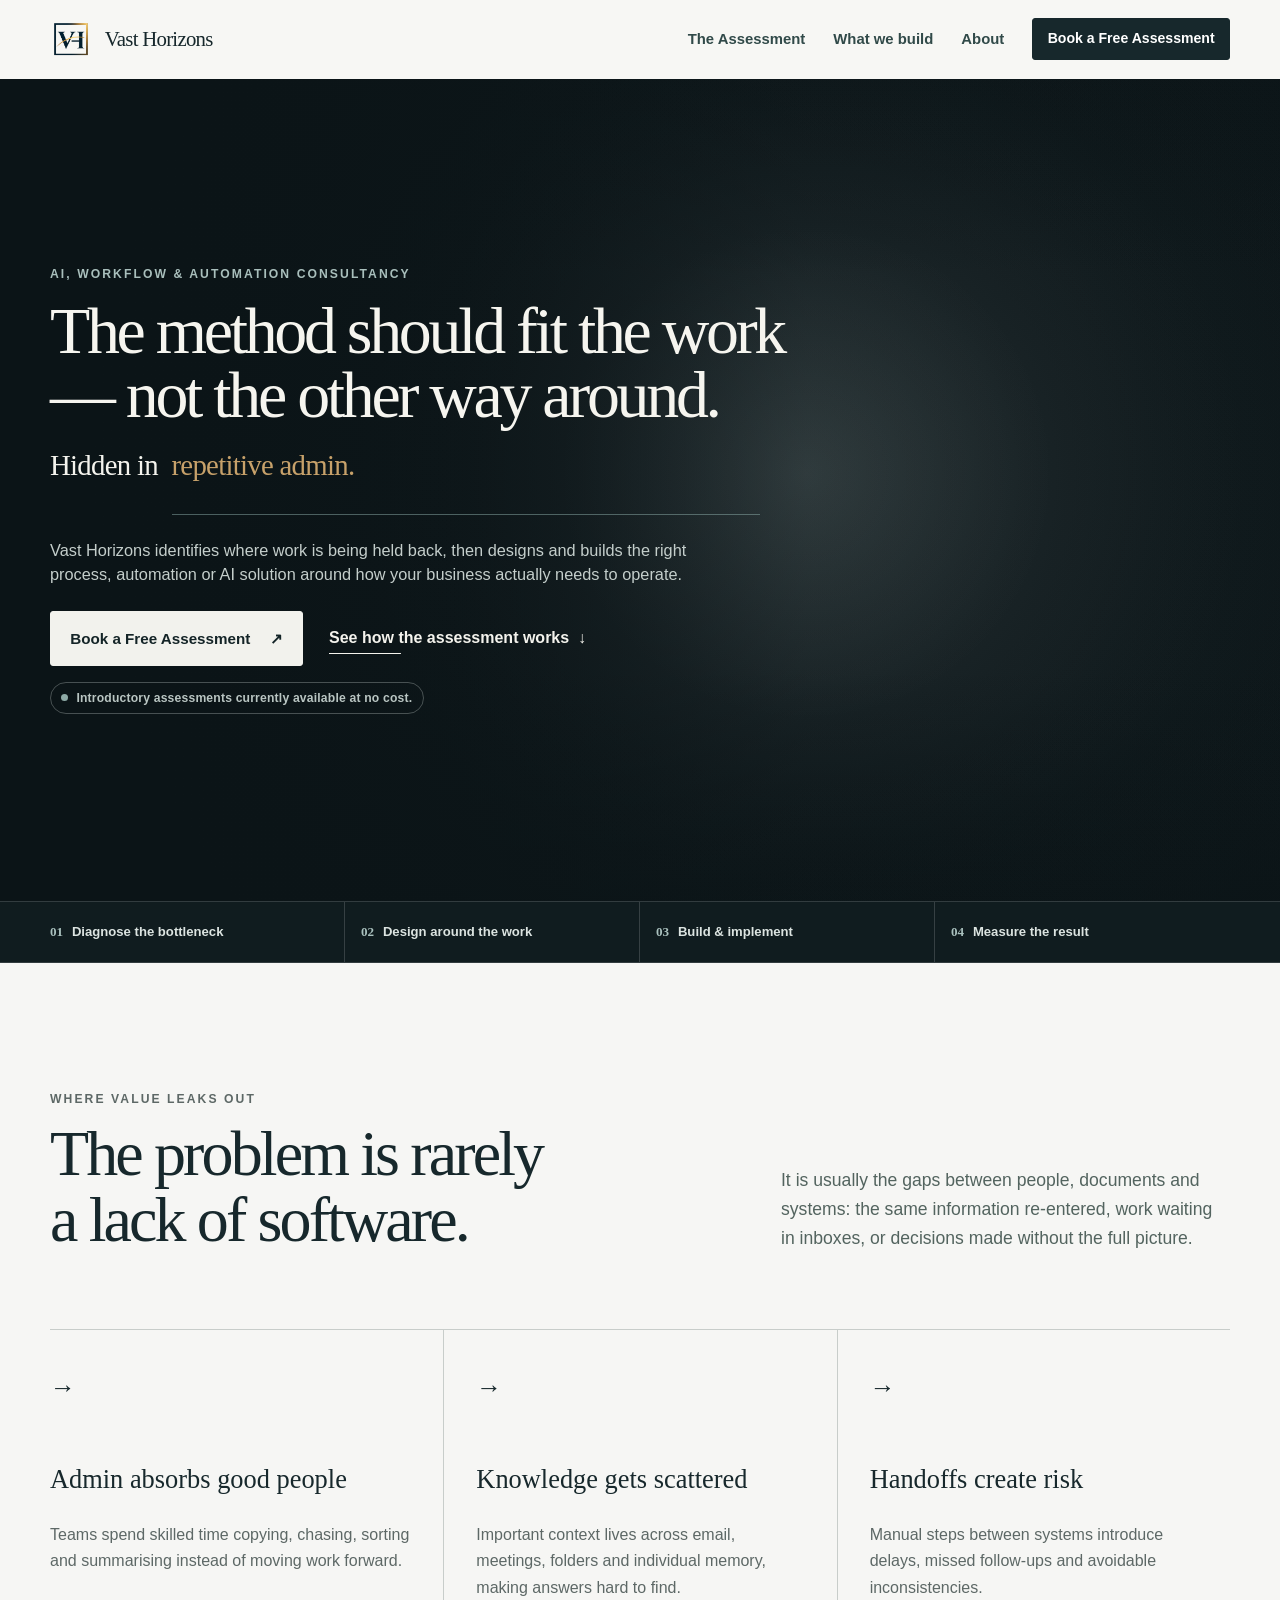
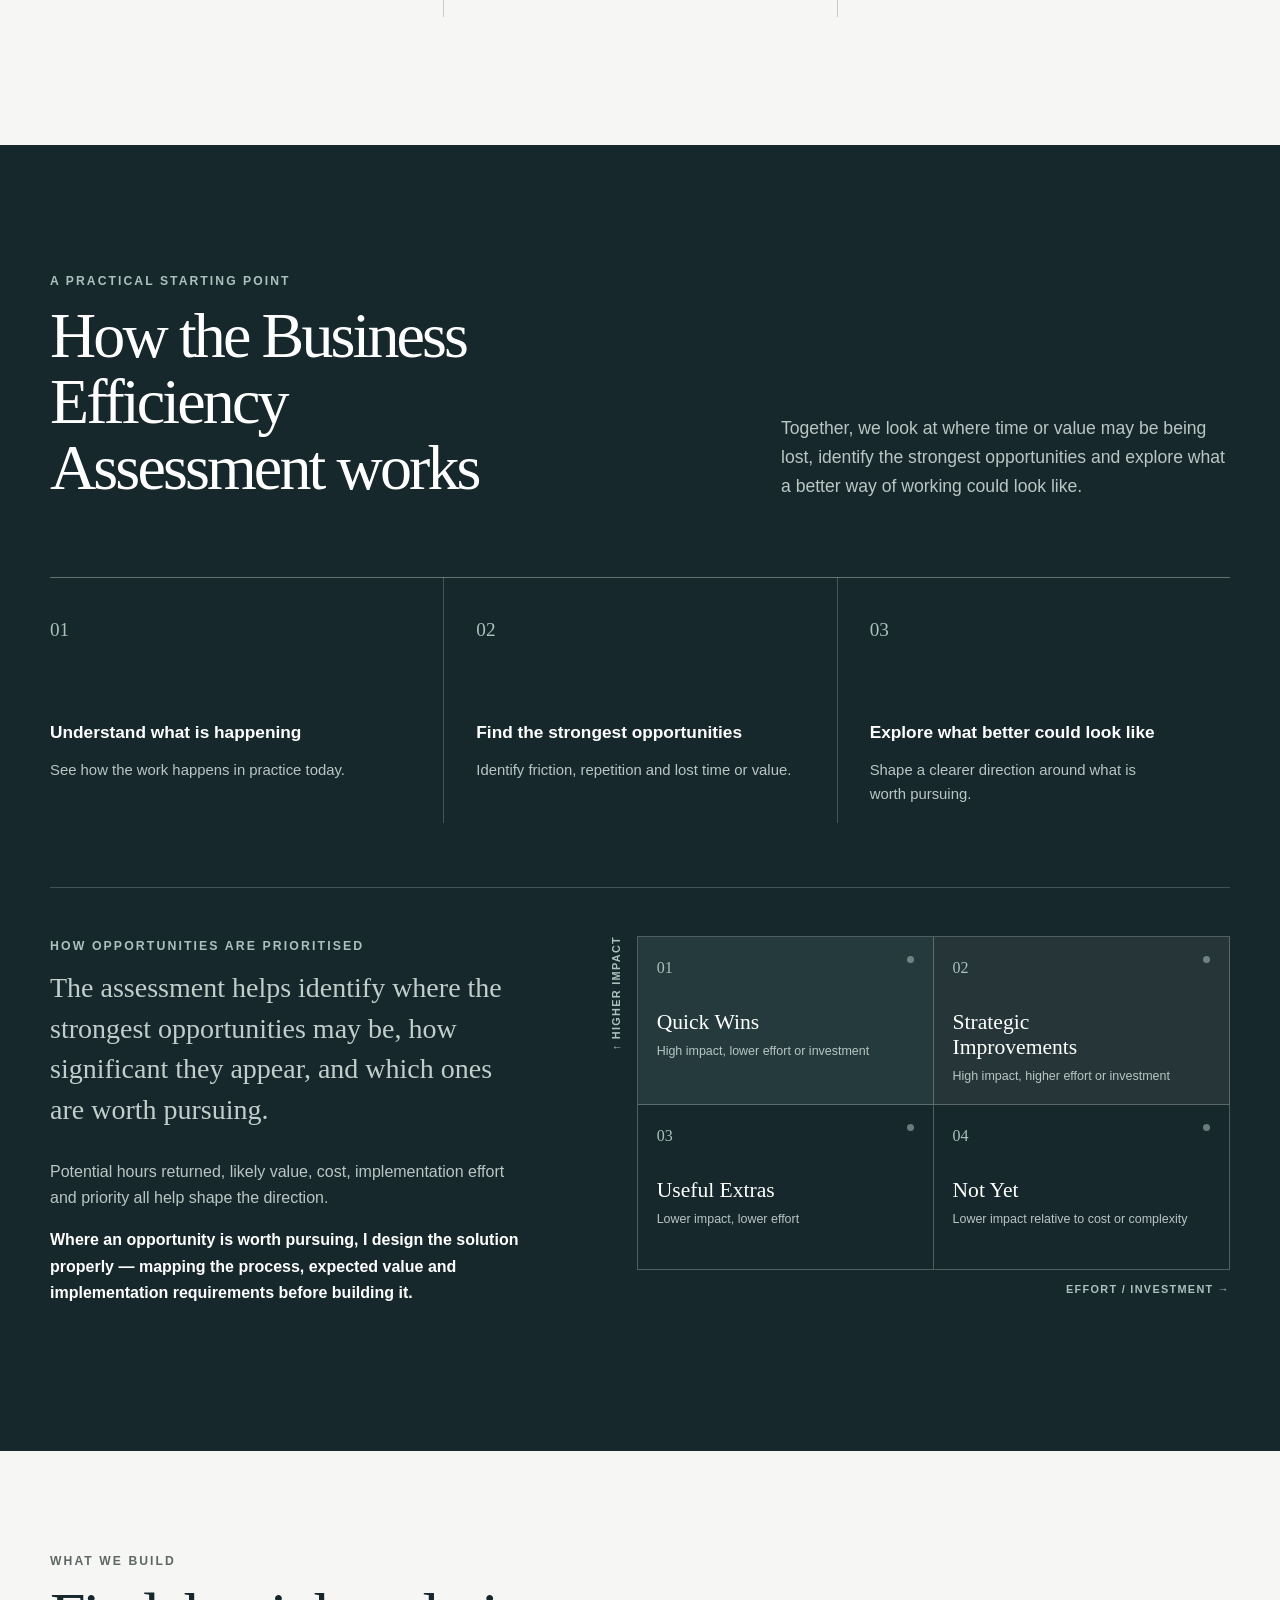
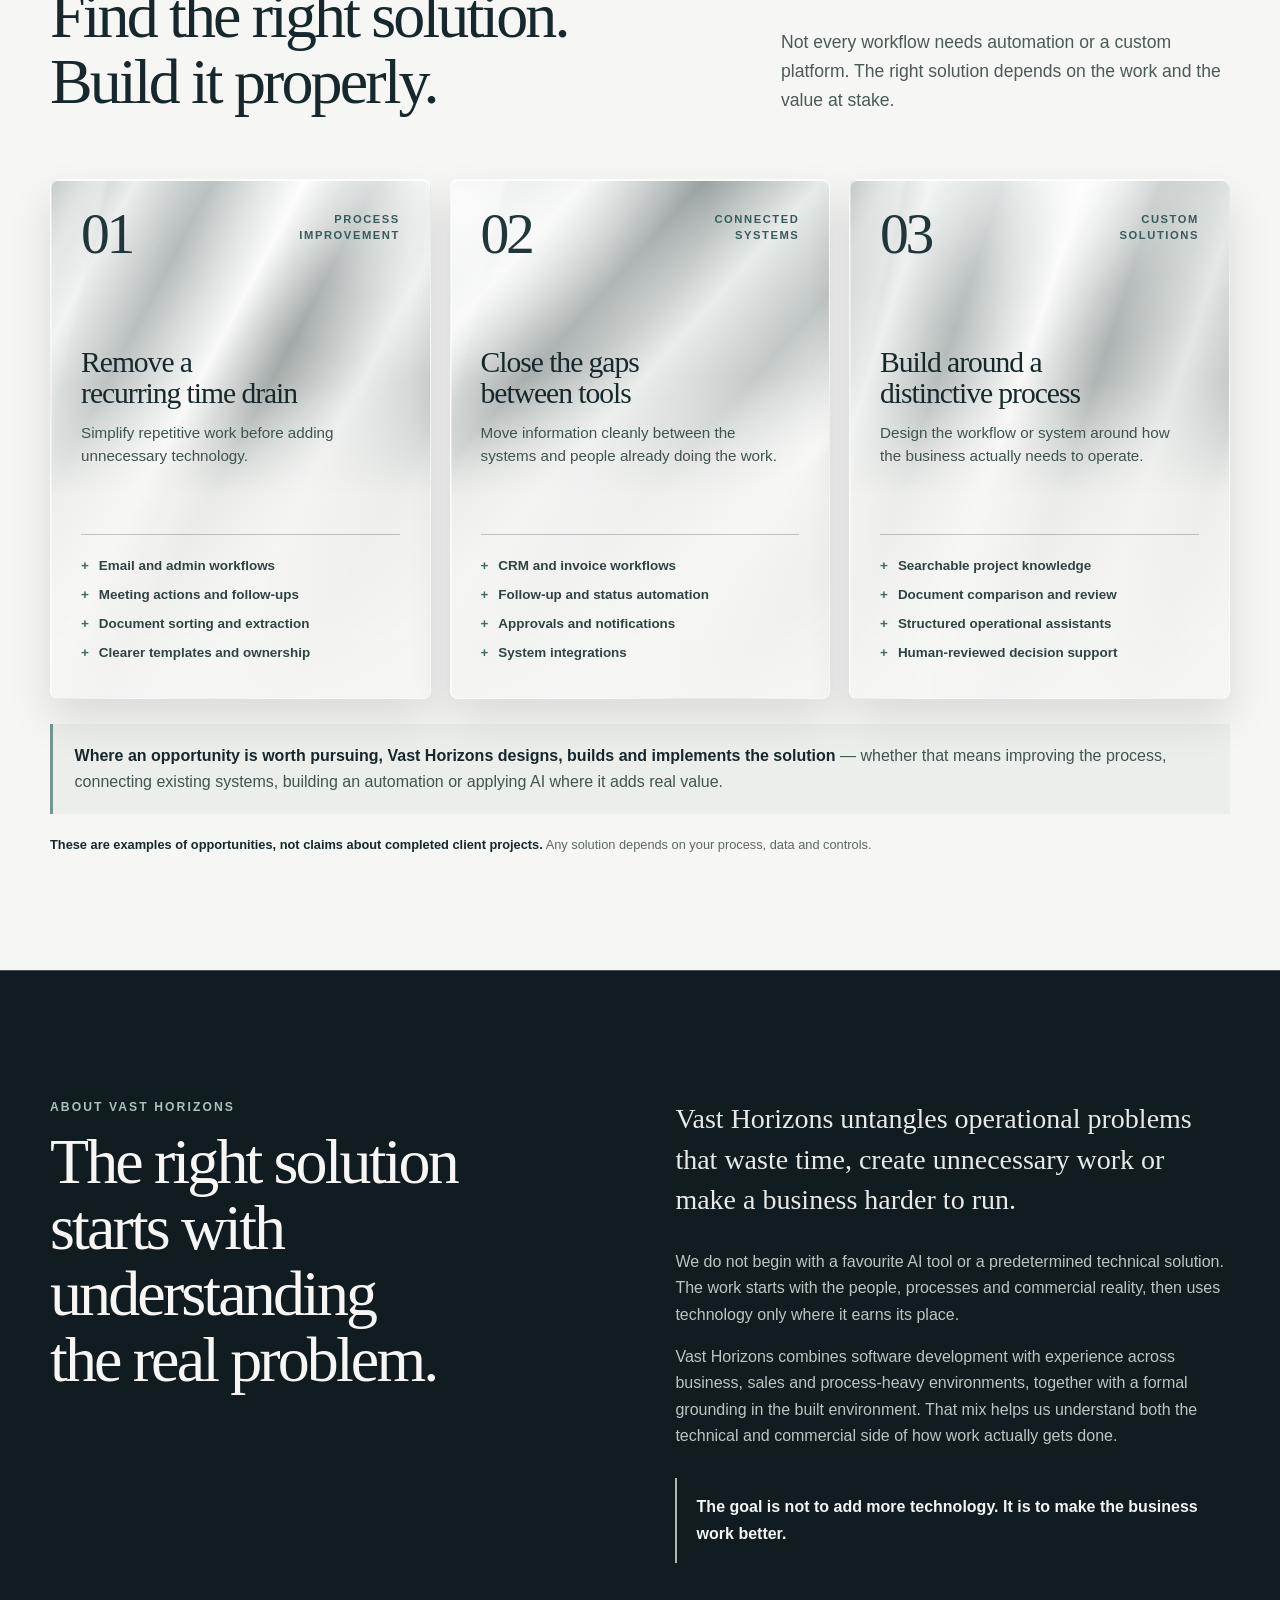
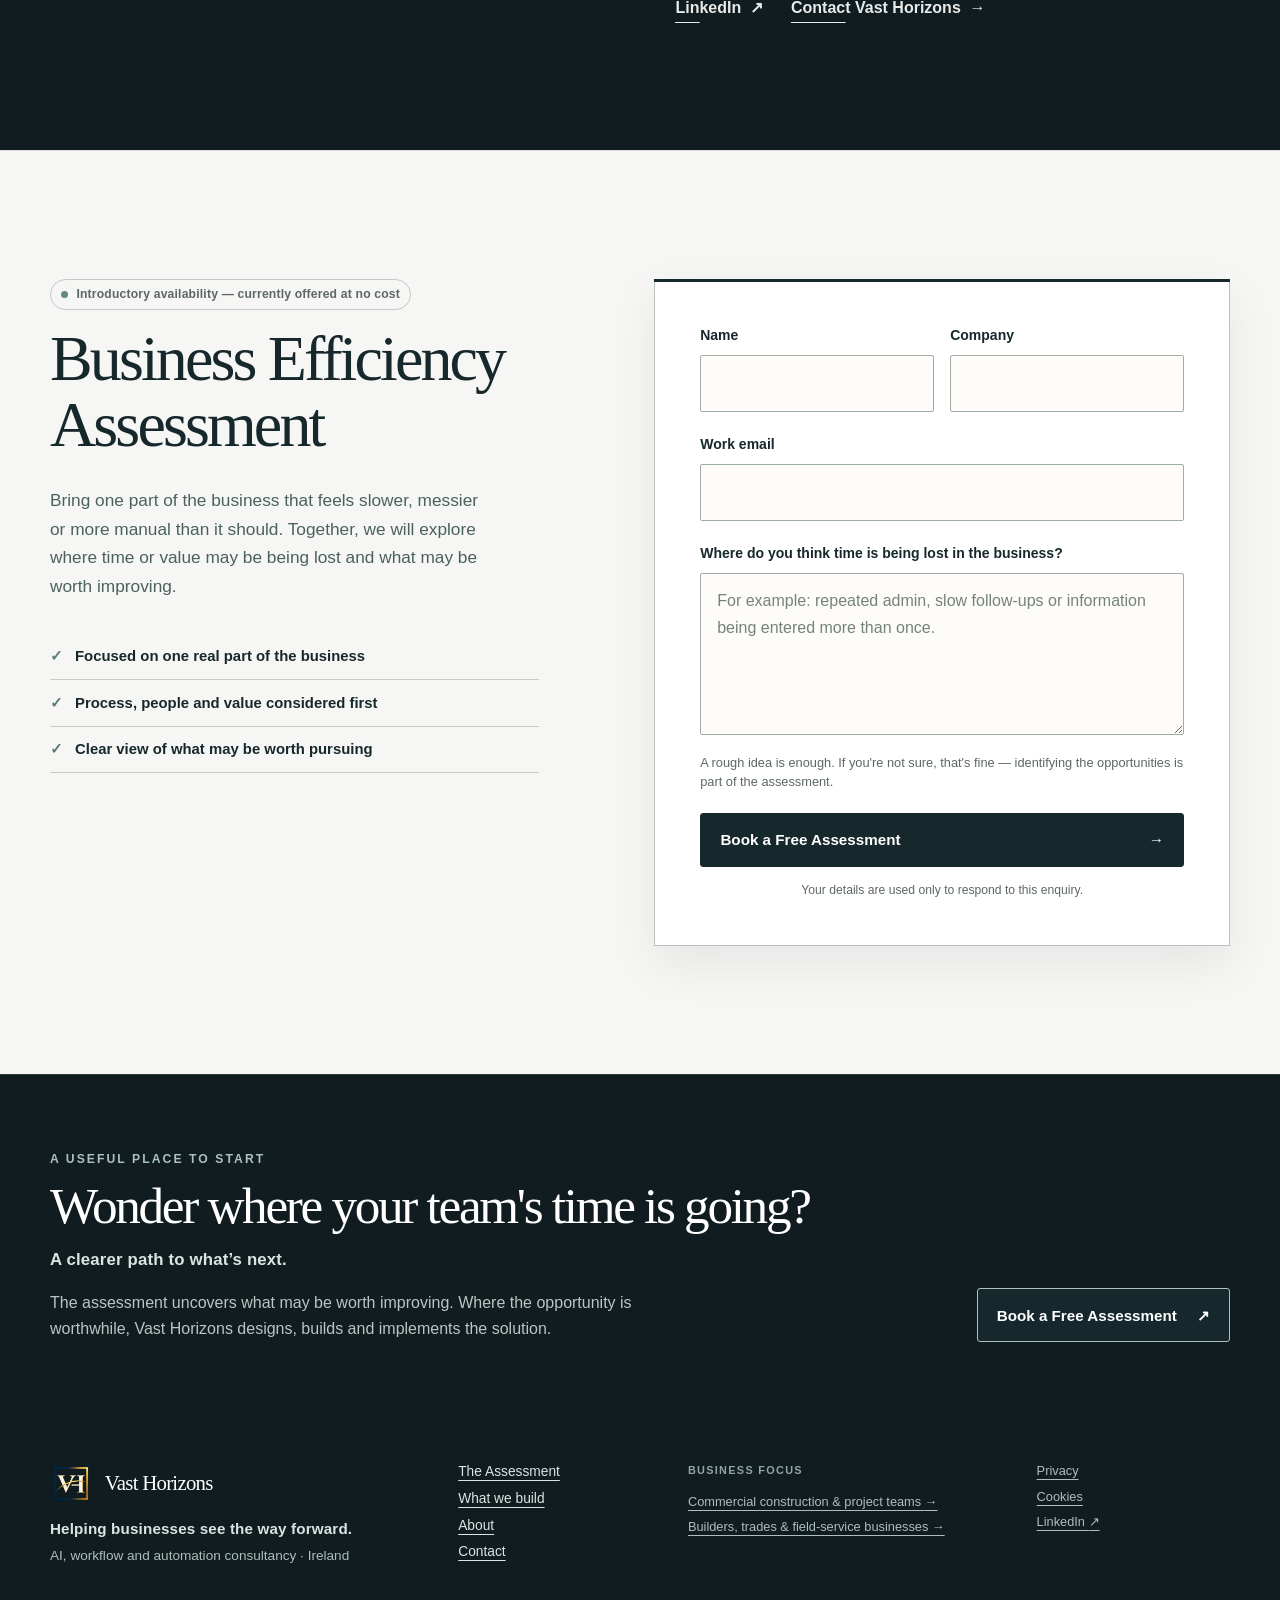
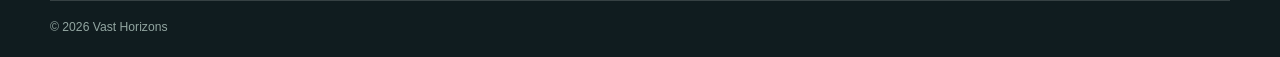
==== commit 65e90e5e: "Add new brand enhancing messages to express business direction inline with logo & offer to guide bus" ====
--- a/index.html
+++ b/index.html
@@ -138,12 +138,12 @@
   </main>
 
   <section class="closing-cta" aria-labelledby="closing-cta-title">
-    <div class="shell closing-cta-grid"><div><p class="eyebrow">A useful place to start</p><h2 id="closing-cta-title">Wonder where your team's time is going?</h2><p>The assessment uncovers what may be worth improving. Where the opportunity is worthwhile, Vast Horizons designs, builds and implements the solution.</p></div><a class="button" href="#book">Book a Free Assessment <span aria-hidden="true">↗</span></a></div>
+    <div class="shell closing-cta-grid"><div><p class="eyebrow">A useful place to start</p><h2 id="closing-cta-title">Wonder where your team's time is going?</h2><p class="closing-brand-line">A clearer path to what’s next.</p><p>The assessment uncovers what may be worth improving. Where the opportunity is worthwhile, Vast Horizons designs, builds and implements the solution.</p></div><a class="button" href="#book">Book a Free Assessment <span aria-hidden="true">↗</span></a></div>
   </section>
 
   <footer class="site-footer">
     <div class="shell footer-main">
-      <div class="footer-identity"><a class="brand footer-brand" href="/" aria-label="Vast Horizons, home"><img class="brand-mark" src="/assets/images/vh-logo-light.png" alt=""><span class="brand-name" aria-hidden="true">Vast Horizons</span></a><p>AI, workflow and automation consultancy · Ireland</p></div>
+      <div class="footer-identity"><a class="brand footer-brand" href="/" aria-label="Vast Horizons, home"><img class="brand-mark" src="/assets/images/vh-logo-light.png" alt=""><span class="brand-name" aria-hidden="true">Vast Horizons</span></a><p class="footer-statement">Helping businesses see the way forward.</p><p>AI, workflow and automation consultancy · Ireland</p></div>
       <nav class="footer-group footer-primary" aria-label="Main footer navigation"><a href="#approach">The Assessment</a><a href="#opportunities">What we build</a><a href="#about">About</a><a href="mailto:contact@vasthorizons.ie">Contact</a></nav>
       <nav class="footer-group footer-audiences" aria-label="Business Focus"><p class="footer-label">Business Focus</p><a href="/construction/">Commercial construction &amp; project teams <span aria-hidden="true">→</span></a><a href="/trades/">Builders, trades &amp; field-service businesses <span aria-hidden="true">→</span></a></nav>
       <nav class="footer-group footer-utility" aria-label="Utility links"><a href="/privacy/">Privacy</a><a href="/cookies/">Cookies</a><a href="https://www.linkedin.com/in/roib%C3%A9ard-r-coughlan-06a202189/" target="_blank" rel="noopener noreferrer">LinkedIn <span aria-hidden="true">↗</span></a></nav>
--- a/assets/css/styles.css
+++ b/assets/css/styles.css
@@ -407,6 +407,7 @@
 .closing-cta h2 { max-width: 760px; font-size: clamp(2.25rem, 4vw, 3.65rem); }
 .closing-cta .eyebrow { color: var(--accent-light); }
 .closing-cta p:not(.eyebrow) { max-width: 650px; margin: 1rem 0 0; color: #b9c6c2; }
+.closing-cta p.closing-brand-line { margin-top: .85rem; color: #dce4e1; font-size: 1.05rem; font-weight: 600; letter-spacing: .01em; }
 .closing-cta .button { white-space: nowrap; }
 .closing-cta .button { border-color: var(--accent-light); background: var(--ink); color: var(--white); }
 .closing-cta .button:hover, .closing-cta .button:focus-visible { border-color: var(--accent-light); background: var(--paper); color: var(--ink-deep); box-shadow: 0 4px 10px rgba(16, 28, 31, .12); }
@@ -416,6 +417,7 @@
 .footer-main { display: grid; grid-template-columns: minmax(220px, 1.2fr) .6fr minmax(225px, 1fr) .65fr; gap: clamp(1.5rem, 4vw, 3.5rem); align-items: start; }
 .footer-brand { margin-bottom: .7rem; }
 .footer-identity p { max-width: 420px; margin: 0; color: #aebebb; font-size: .85rem; }
+.footer-identity p.footer-statement { margin-bottom: .28rem; color: #dce4e1; font-size: .95rem; font-weight: 600; letter-spacing: .01em; }
 .footer-group { display: grid; align-content: start; gap: .42rem; }
 .footer-group a { color: #dce4e1; font-size: .86rem; line-height: 1.45; text-underline-offset: .25rem; }
 .footer-label { margin: 0 0 .35rem; color: #92a6a1; font-size: .68rem; font-weight: 800; letter-spacing: .12em; text-transform: uppercase; }
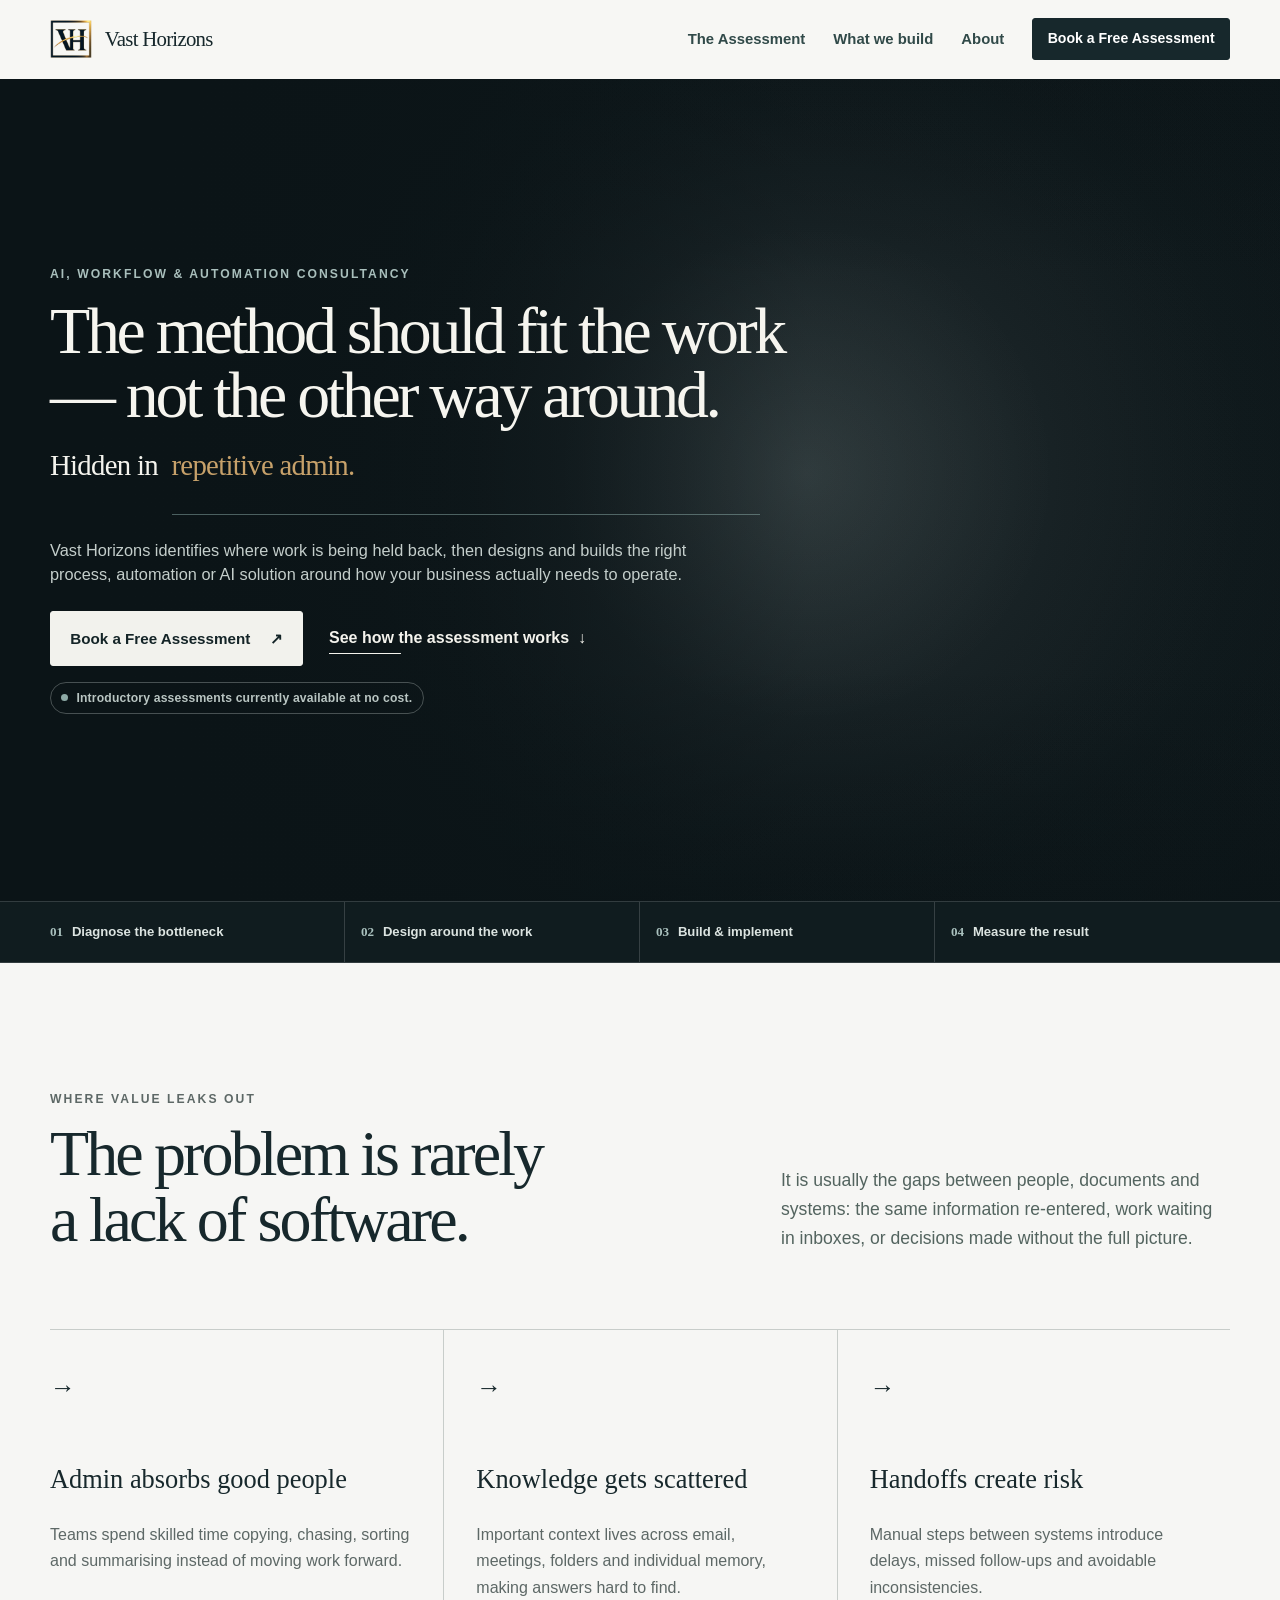
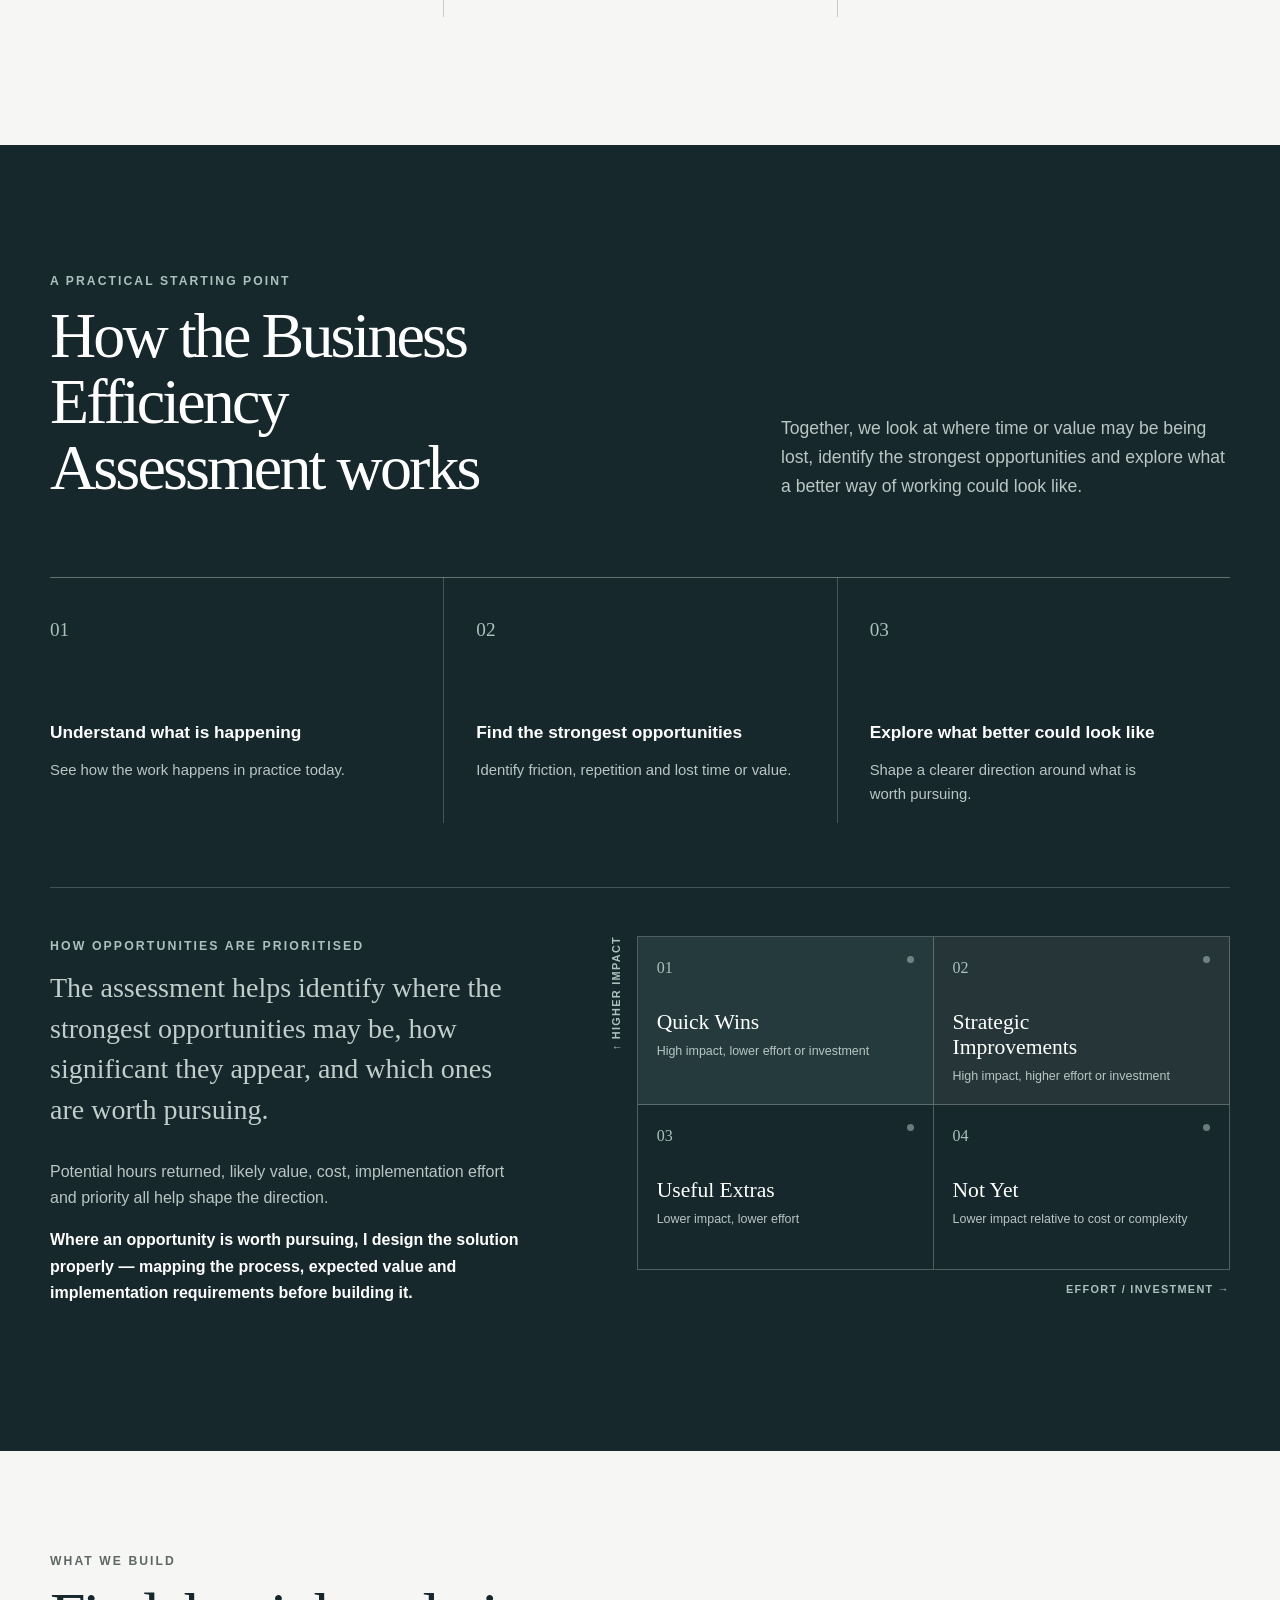
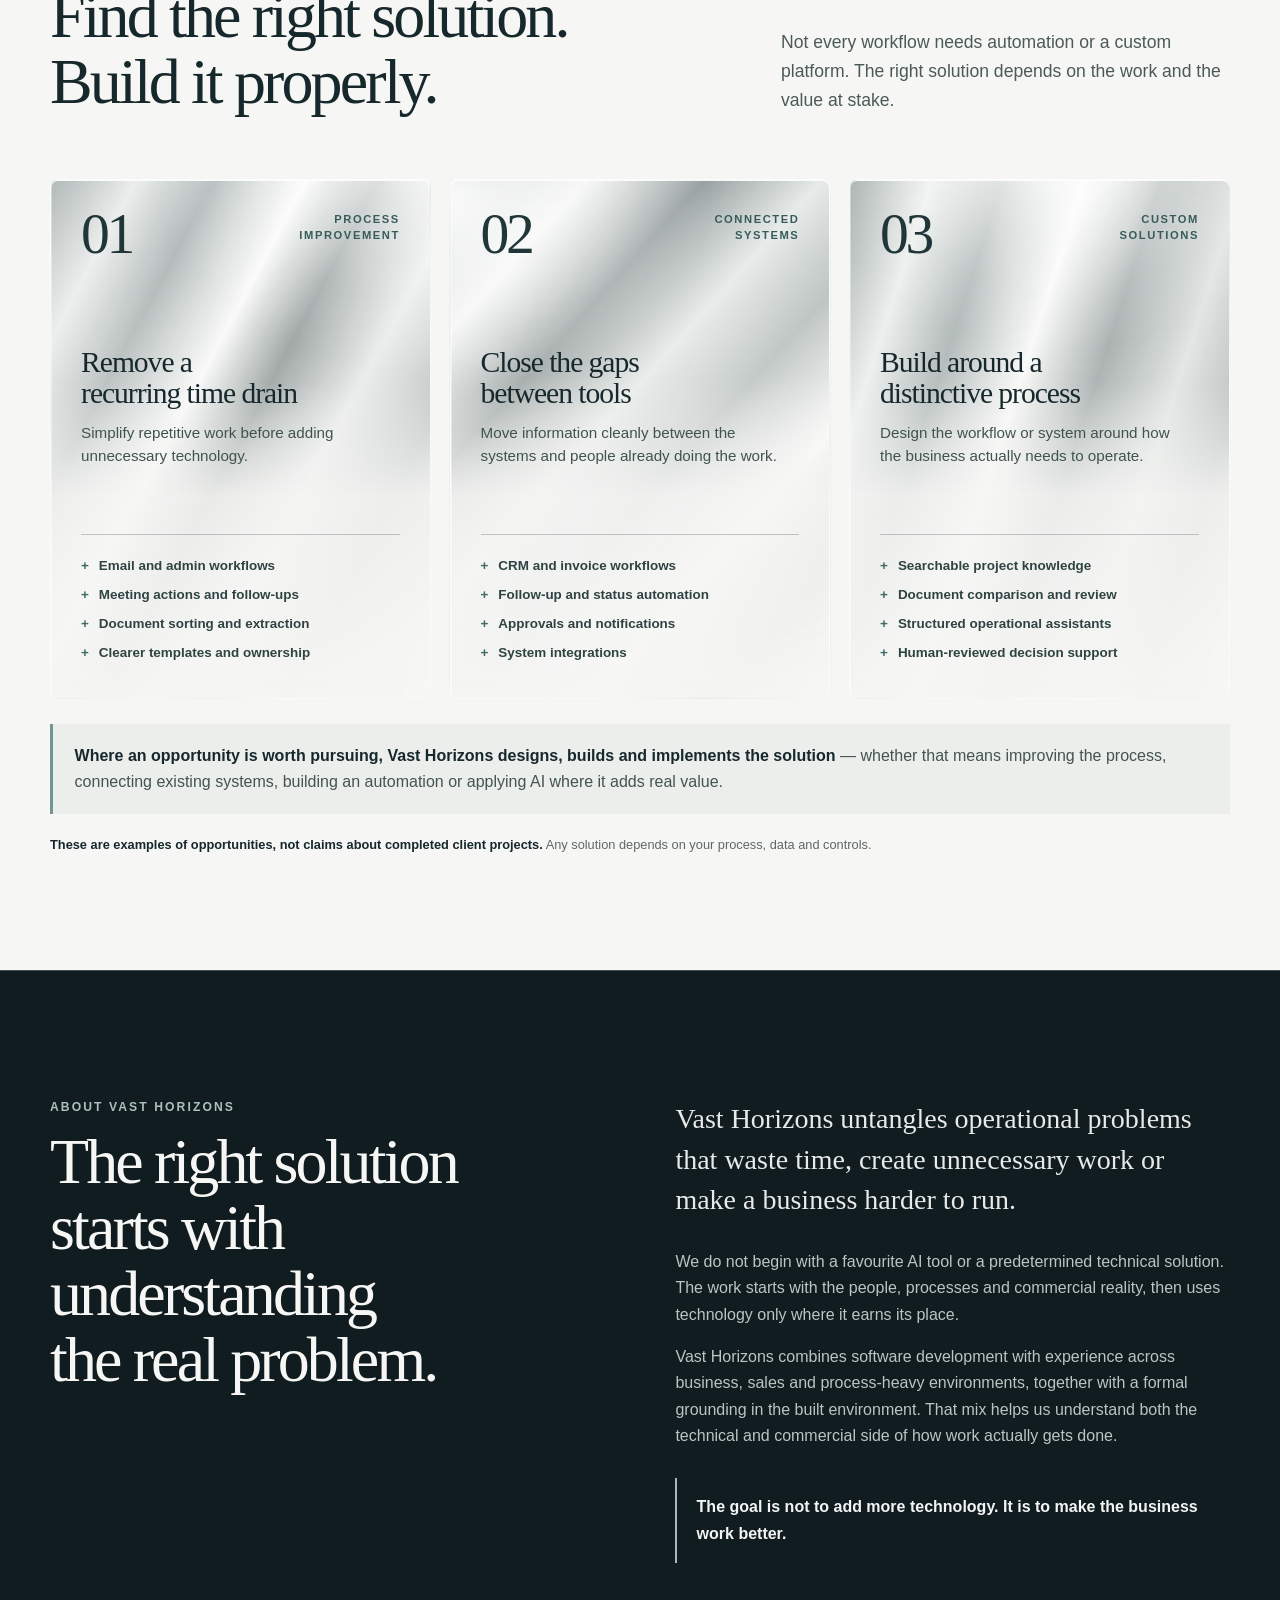
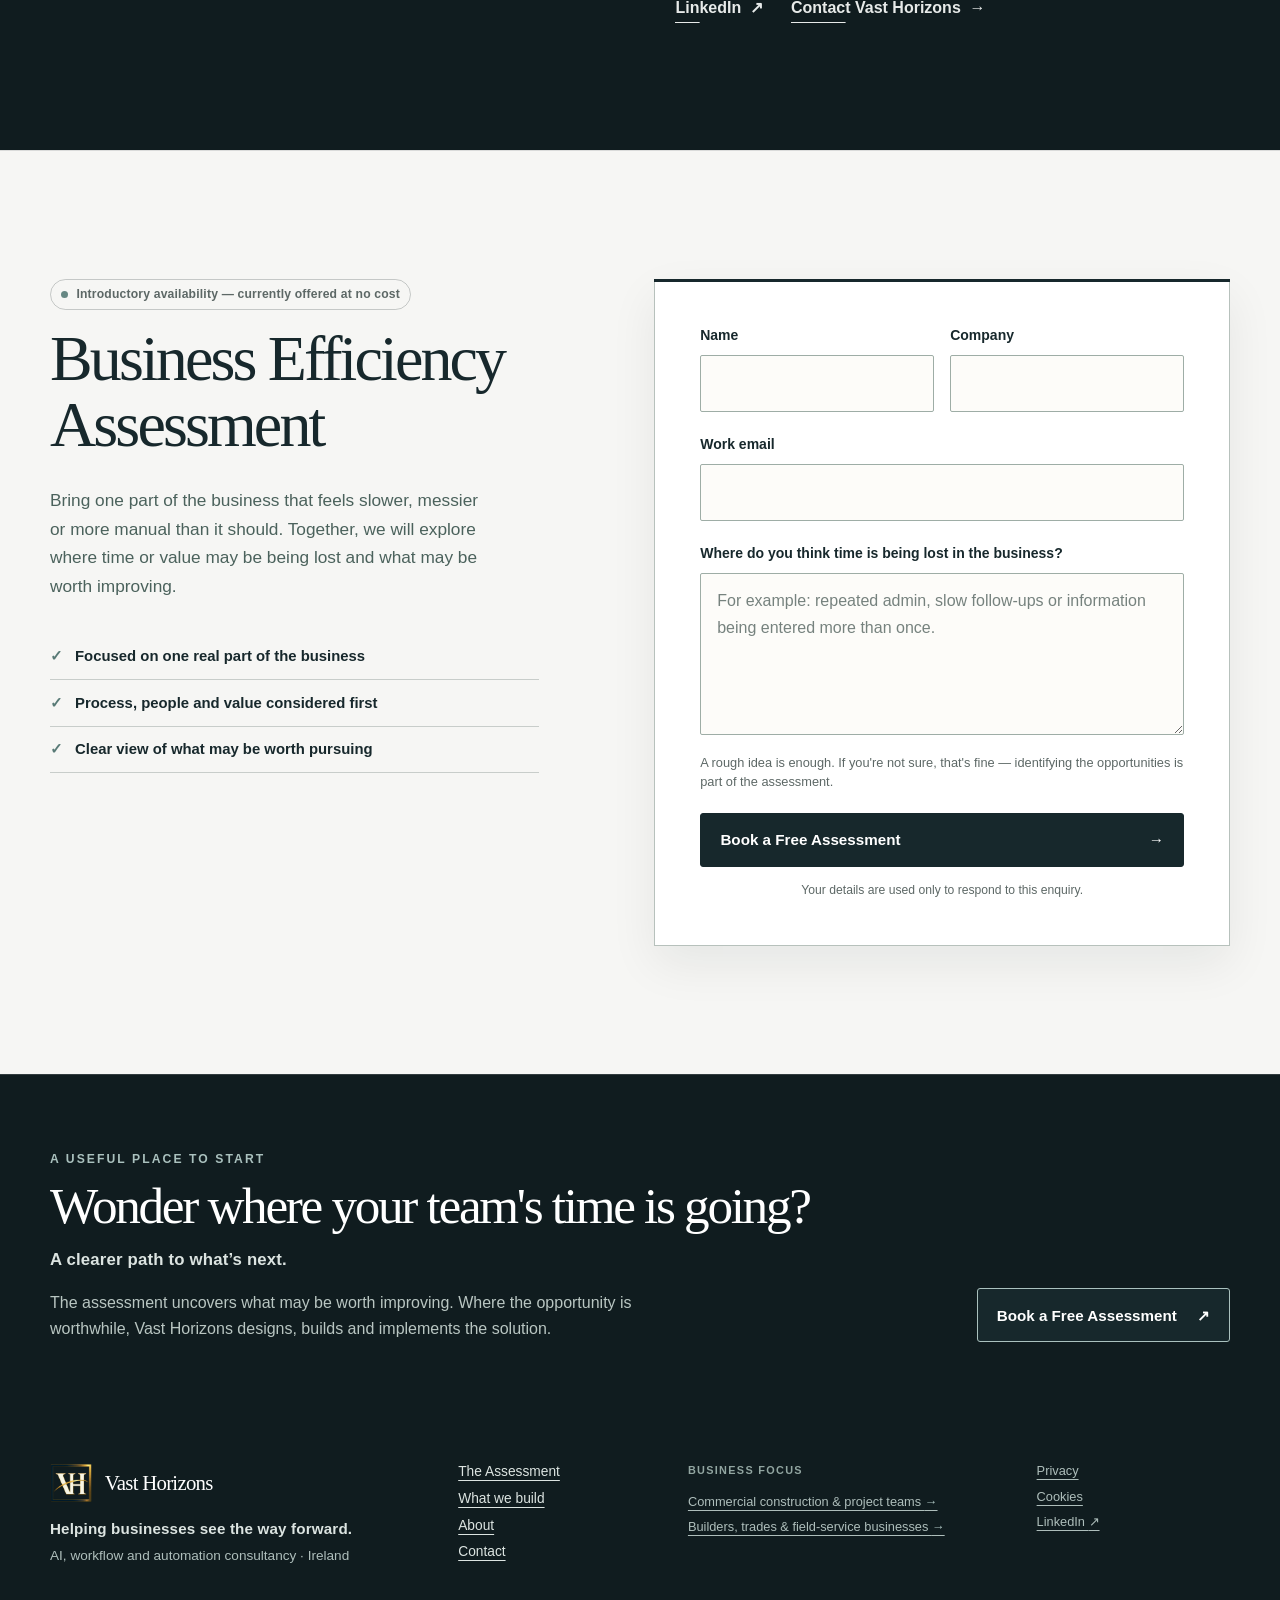
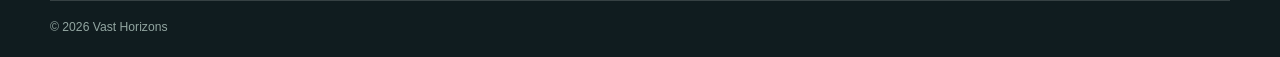
==== commit 6b074fdb: "Add the new logo image for light & dark backgrounds. Update logo enhanncing messages in the photo on" ====
--- a/index.html
+++ b/index.html
@@ -13,9 +13,9 @@
   <meta property="og:type" content="website">
   <meta name="twitter:card" content="summary">
   <meta name="theme-color" content="#102a2c">
-  <link rel="icon" href="/assets/images/vh-logo.png" type="image/png" media="(prefers-color-scheme: light)">
-  <link rel="icon" href="/assets/images/vh-logo-light.png" type="image/png" media="(prefers-color-scheme: dark)">
-  <link rel="apple-touch-icon" href="/assets/images/vh-logo.png">
+  <link rel="icon" href="/assets/images/logo-vh-on-light.png" type="image/png" media="(prefers-color-scheme: light)">
+  <link rel="icon" href="/assets/images/logo-vh-on-dark.png" type="image/png" media="(prefers-color-scheme: dark)">
+  <link rel="apple-touch-icon" href="/assets/images/logo-vh-on-light.png">
   <link rel="stylesheet" href="/assets/css/styles.css">
   <script type="application/ld+json">
   {
@@ -34,7 +34,7 @@
   <a class="skip-link" href="#main">Skip to main content</a>
   <header class="site-header" data-header>
     <div class="shell nav-wrap">
-      <a class="brand" href="/" aria-label="Vast Horizons, home"><img class="brand-mark" src="/assets/images/vh-logo.png" alt=""><span class="brand-name" aria-hidden="true">Vast Horizons</span></a>
+      <a class="brand" href="/" aria-label="Vast Horizons, home"><img class="brand-mark" src="/assets/images/logo-vh-on-light.png" alt=""><span class="brand-name" aria-hidden="true">Vast Horizons</span></a>
       <button class="nav-toggle" type="button" aria-expanded="false" aria-controls="primary-nav" data-nav-toggle><span class="sr-only">Open navigation</span><span></span><span></span></button>
       <nav class="primary-nav" id="primary-nav" aria-label="Primary navigation" data-nav>
         <a href="#approach">The Assessment</a><a href="#opportunities">What we build</a><a href="#about">About</a><a class="button button-small" href="#book">Book a Free Assessment</a>
@@ -143,7 +143,7 @@
 
   <footer class="site-footer">
     <div class="shell footer-main">
-      <div class="footer-identity"><a class="brand footer-brand" href="/" aria-label="Vast Horizons, home"><img class="brand-mark" src="/assets/images/vh-logo-light.png" alt=""><span class="brand-name" aria-hidden="true">Vast Horizons</span></a><p class="footer-statement">Helping businesses see the way forward.</p><p>AI, workflow and automation consultancy · Ireland</p></div>
+      <div class="footer-identity"><a class="brand footer-brand" href="/" aria-label="Vast Horizons, home"><img class="brand-mark" src="/assets/images/logo-vh-on-dark.png" alt=""><span class="brand-name" aria-hidden="true">Vast Horizons</span></a><p class="footer-statement">Helping businesses see the way forward.</p><p>AI, workflow and automation consultancy · Ireland</p></div>
       <nav class="footer-group footer-primary" aria-label="Main footer navigation"><a href="#approach">The Assessment</a><a href="#opportunities">What we build</a><a href="#about">About</a><a href="mailto:contact@vasthorizons.ie">Contact</a></nav>
       <nav class="footer-group footer-audiences" aria-label="Business Focus"><p class="footer-label">Business Focus</p><a href="/construction/">Commercial construction &amp; project teams <span aria-hidden="true">→</span></a><a href="/trades/">Builders, trades &amp; field-service businesses <span aria-hidden="true">→</span></a></nav>
       <nav class="footer-group footer-utility" aria-label="Utility links"><a href="/privacy/">Privacy</a><a href="/cookies/">Cookies</a><a href="https://www.linkedin.com/in/roib%C3%A9ard-r-coughlan-06a202189/" target="_blank" rel="noopener noreferrer">LinkedIn <span aria-hidden="true">↗</span></a></nav>
--- a/assets/css/styles.css
+++ b/assets/css/styles.css
@@ -441,6 +441,113 @@
 .project-flow small { color: #afc0bc; }
 .project-card-note { margin: 0; padding: 1.1rem 1.5rem 1.4rem; color: #b9c6c2; font-size: .85rem; }
 
+/* Trades landing hero: dark copy area opens gradually into the footage. */
+.trades-hero { overflow: hidden; background: var(--paper); }
+.trades-hero-main {
+  position: relative;
+  isolation: isolate;
+  overflow: hidden;
+  background: radial-gradient(circle at 78% 42%, rgba(83, 126, 121, .16), transparent 31%), #0b1417;
+  color: #f5f5f0;
+}
+.trades-hero .hero-grid {
+  position: relative;
+  z-index: 1;
+  display: flex;
+  min-height: clamp(640px, calc(100svh - 78px), 820px);
+  align-items: center;
+  padding-block: clamp(3rem, 6svh, 5rem);
+}
+.trades-hero .hero-copy { width: min(710px, 58vw); }
+.trades-hero h1 { margin-bottom: 1.3rem; color: #f6f5ef; font-size: clamp(3.25rem, 4.7vw, 4.65rem); line-height: .98; }
+.trades-hero h1 em { color: #aac1be; }
+.trades-hero .eyebrow { max-width: 580px; color: #a9bfbc; }
+.trades-hero .hero-rotation { font-size: clamp(1.5rem, 1.9vw, 1.85rem); }
+.trades-hero .hero-rotation-label { color: #f4f3ed; }
+.trades-hero .hero-rotation-window { min-height: 2.3em; border-bottom-color: rgba(147, 179, 175, .48); }
+.trades-hero .hero-rotation-window [data-rotating-phrase] { color: #c7a16a; }
+.trades-hero .hero-lead { max-width: 600px; margin-bottom: 1rem; color: #c4cecb; font-size: clamp(1rem, 1.2vw, 1.1rem); }
+.trades-hero .technology-note { max-width: 560px; color: #b9c5c2; }
+.trades-hero .hero-actions { gap: 1.1rem 1.4rem; }
+.trades-hero .button { border-color: #f2f2ed; background: #f2f2ed; color: #142427; }
+.trades-hero .button:hover,
+.trades-hero .button:focus-visible,
+.trades-hero .button:active { border-color: #f4f2eb; background: #c7a16a; color: #142427; box-shadow: 0 5px 18px rgba(199, 161, 106, .22); }
+.trades-hero .text-link { color: #f4f3ed; }
+.trades-hero .hero-availability { border-color: rgba(213, 222, 219, .3); color: #b9c5c2; }
+.trades-hero .hero-availability span { background: #8eaaa6; }
+.trades-hero-media { position: absolute; z-index: 0; inset: 0; overflow: hidden; contain: paint; clip-path: inset(0); pointer-events: none; }
+.trades-hero-video,
+.trades-hero-loop-frame,
+.trades-hero-poster {
+  position: absolute;
+  inset: 0 -2% 0 auto;
+  width: 60%;
+  height: 100%;
+  object-fit: cover;
+  object-position: 60% 65%;
+  filter: saturate(.7) contrast(1.08) brightness(.82);
+  -webkit-mask-image: linear-gradient(90deg, transparent, #000 22%);
+  mask-image: linear-gradient(90deg, transparent, #000 22%);
+}
+.trades-hero-poster { opacity: .85; max-width: none; }
+.trades-hero-video {
+  opacity: 0;
+  transition: opacity 1100ms cubic-bezier(.22, 1, .36, 1);
+}
+.trades-hero-video.is-ready { opacity: .85; }
+.trades-hero-loop-frame { opacity: 0; }
+.trades-hero-loop-mist {
+  position: absolute;
+  inset: 0;
+  opacity: 0;
+  background: radial-gradient(ellipse at 78% 45%, #f7f7f4 0%, rgba(247, 247, 244, .8) 28%, transparent 70%);
+  filter: blur(24px);
+}
+.trades-hero-media:has(.trades-hero-video.is-ready) .trades-hero-poster { visibility: hidden; opacity: 0; }
+.trades-video-play { margin-bottom: 1rem; padding: .55rem .8rem; border: 1px solid #aac1be; border-radius: var(--radius); background: #0b1417; color: #f4f3ed; cursor: pointer; font-size: .85rem; }
+.trades-hero-overlay {
+  position: absolute;
+  inset: 0;
+  background:
+    linear-gradient(90deg, #0b1417 0%, #0b1417 22%, rgba(11, 20, 23, .98) 34%, rgba(11, 20, 23, .82) 48%, rgba(11, 20, 23, .3) 74%, rgba(11, 20, 23, .18) 100%),
+    linear-gradient(180deg, rgba(11, 20, 23, .42) 0%, transparent 24%, transparent 72%, #0b1417 100%);
+}
+.section.trades-drains { padding-block: clamp(3.5rem, 6vw, 5.5rem); }
+.trades-page section[id] { scroll-margin-top: 94px; }
+.trades-page #audit, .trades-page .about-compact { padding-block: clamp(4rem, 6vw, 6rem); }
+.trades-page #audit h2, .trades-page .about-compact h2 { font-size: clamp(2.25rem, 4vw, 3.75rem); }
+.trades-page #audit h2 { margin-bottom: 1.25rem; }
+.trades-page #audit .large-copy { font-size: clamp(1.15rem, 1.55vw, 1.4rem); }
+.trades-drains .split-heading { gap: 3vw; margin-bottom: 2rem; }
+.trades-drains h2 { max-width: 560px; font-size: clamp(2.25rem, 3.5vw, 3.5rem); }
+.trades-drains .section-intro { max-width: 450px; font-size: 1rem; line-height: 1.55; }
+.trades-drain-grid { display: grid; grid-template-columns: repeat(3, minmax(0, 1fr)); border-block: 1px solid var(--line); }
+.trades-drain-grid article { min-width: 0; padding: 1.65rem 2rem; }
+.trades-drain-grid article + article { border-left: 1px solid var(--line); }
+.trades-drain-grid article:first-child { padding-left: 0; }
+.trades-drain-grid article:last-child { padding-right: 0; }
+.trades-drain-grid h3 { margin-bottom: .65rem; font-family: var(--serif); font-size: 1.65rem; font-weight: 400; letter-spacing: -.025em; line-height: 1.2; }
+.trades-drain-grid p { margin: 0; color: var(--muted); font-size: 1rem; line-height: 1.55; }
+.trades-drain-grid .trades-drain-stage { margin-bottom: .9rem; color: #426965; font-size: .72rem; font-weight: 750; letter-spacing: .12em; text-transform: uppercase; }
+.trades-drain-footer { display: flex; justify-content: space-between; align-items: center; flex-wrap: wrap; gap: .75rem 1.5rem; margin-top: 1.25rem; }
+.trades-drain-footer p { margin: 0; color: var(--muted); font-size: .82rem; }
+.trades-drain-footer .text-link { min-height: 44px; font-size: .93rem; }
+.trades-assessment-examples { margin-top: 2.5rem; border-block: 1px solid rgba(170, 193, 190, .35); }
+.trades-assessment-examples summary { display: flex; justify-content: space-between; align-items: center; gap: 1rem; min-height: 60px; padding-block: 1rem; color: #e7eae9; font-weight: 650; cursor: pointer; list-style: none; }
+.trades-assessment-examples summary::-webkit-details-marker { display: none; }
+.trades-assessment-examples summary::after { content: "+"; flex-shrink: 0; color: var(--accent-light); font-size: 1.5rem; line-height: 1; }
+.trades-assessment-examples[open] summary::after { content: "−"; }
+.trades-assessment-examples summary:focus-visible { outline: 3px solid var(--accent-light); outline-offset: 4px; }
+.trades-example-grid { display: grid; grid-template-columns: repeat(2, minmax(0, 1fr)); gap: 1.5rem 3rem; padding-block: 1rem 1.5rem; }
+.trades-example-grid h3 { margin-bottom: .4rem; font-size: 1rem; }
+.trades-example-grid p { margin: 0; color: #c1ceca; font-size: .95rem; line-height: 1.6; }
+.trades-example-note { margin-bottom: 1.5rem; color: #b9c6c2; font-size: .82rem; line-height: 1.6; }
+.trades-assessment-action { display: flex; align-items: center; flex-wrap: wrap; gap: 1rem 1.5rem; margin-top: 1.5rem; }
+.trades-assessment-action p { margin: 0; color: #c1ceca; font-size: .93rem; }
+.trades-assessment-action .button { border-color: #f2f2ed; background: #f2f2ed; color: #142427; }
+.trades-assessment-action .button:hover, .trades-assessment-action .button:focus-visible { background: #c7a16a; border-color: #c7a16a; }
+
 /* Construction landing hero */
 .construction-hero {
   position: relative;
@@ -746,6 +853,11 @@
   .hero { min-height: auto; }
   .hero-grid, .split-heading, .about-grid, .booking-grid, .construction-audit-grid, .about-compact-grid, .closing-cta-grid, .assessment-outcome { grid-template-columns: 1fr; }
   .hero-grid { gap: 4rem; }
+  .trades-hero .hero-grid { min-height: 690px; padding-block: 3.5rem; }
+  .trades-hero .hero-copy { width: min(620px, 83vw); }
+  .trades-hero-video, .trades-hero-loop-frame, .trades-hero-poster { width: 100%; inset-inline-end: -22%; object-position: 62% center; }
+  .trades-hero-overlay { background: linear-gradient(90deg, #0b1417 0%, rgba(11, 20, 23, .98) 32%, rgba(11, 20, 23, .86) 55%, rgba(11, 20, 23, .3) 100%), linear-gradient(180deg, rgba(11, 20, 23, .45), transparent 25%, transparent 70%, #0b1417 100%); }
+  .trades-drains .split-heading { gap: 1rem; }
   .construction-hero { min-height: auto; }
   .construction-hero-media { bottom: auto; height: calc(100svh - 78px); }
   .construction-hero-main { min-height: calc(100svh - 78px); padding: 3.5rem 0; }
@@ -797,6 +909,29 @@
   .brand-mark { width: 38px; height: 38px; }
   .primary-nav { inset-block-start: 70px; }
   .hero { padding: 4.5rem 0 5rem; }
+  .trades-hero .hero-grid { min-height: calc(100svh - 70px); padding-block: 2.8rem 3rem; }
+  .trades-hero .hero-copy { width: 100%; }
+  .trades-hero h1 { max-width: 420px; font-size: clamp(2.65rem, 10.8vw, 3.6rem); margin-bottom: 1.2rem; }
+  .trades-hero .eyebrow { max-width: 330px; }
+  .trades-hero .hero-rotation { font-size: 1.5rem; margin-bottom: 1rem; }
+  .trades-hero .hero-rotation-window { min-height: 2.3em; }
+  .trades-hero .hero-lead { font-size: 1rem; line-height: 1.52; }
+  .trades-hero .technology-note { font-size: .82rem; }
+  .trades-hero .hero-availability { align-items: flex-start; border-radius: 3px; }
+  /* Keep the video independent of the taller mobile copy and clip its composited layer. */
+  .trades-hero-media { bottom: auto; height: calc(100svh - 70px); max-height: 100%; }
+  .trades-hero-video, .trades-hero-loop-frame, .trades-hero-poster { inset: 0; width: 100%; height: 100%; object-position: 62% center; }
+  .trades-hero-overlay { background: linear-gradient(180deg, #0b1417 0%, rgba(11, 20, 23, .97) 24%, rgba(11, 20, 23, .86) 48%, rgba(11, 20, 23, .65) 76%, #0b1417 100%), linear-gradient(90deg, rgba(11, 20, 23, .9), rgba(11, 20, 23, .24)); }
+  .trades-drain-grid { grid-template-columns: 1fr; }
+  .trades-page section[id] { scroll-margin-top: 84px; }
+  .trades-drain-grid article { padding: 1.15rem 0; }
+  .trades-drain-grid article + article { border-left: 0; border-top: 1px solid var(--line); }
+  .trades-drain-grid .trades-drain-stage { margin-bottom: .5rem; }
+  .trades-drain-grid h3 { font-size: 1.5rem; }
+  .trades-drain-footer { align-items: flex-start; flex-direction: column; gap: .25rem; }
+  .trades-example-grid { grid-template-columns: 1fr; gap: 1.25rem; }
+  .trades-assessment-action { align-items: stretch; flex-direction: column; }
+  .trades-assessment-action .button { width: 100%; }
   .construction-hero-media { height: calc(100svh - 70px); }
   .construction-hero-media-stage { transform: scale(1.06) scaleX(-1); }
   .construction-hero-media video,
@@ -919,6 +1054,7 @@
   .construction-hero-actions,
   .construction-hero-panel { opacity: 1 !important; transform: none !important; animation: none !important; }
   .hero-media-video { transition: none !important; }
+  .trades-hero-video { transition: none !important; }
   .reveal-item { opacity: 1 !important; transform: none !important; }
   .what-i-build .service-grid article { filter: none !important; clip-path: none !important; }
   .what-i-build .service-grid article::before { opacity: .16 !important; transform: translateX(360%) skewX(-13deg) !important; }
@@ -929,4 +1065,9 @@
   .site-header, .site-footer, .closing-cta, .button, .chatbase-bubble-button { display: none !important; }
   body { background: white; color: black; }
   .section, .hero { padding: 2rem 0; }
-}
+  .trades-hero-media { display: none; }
+  .trades-hero .hero-grid { min-height: auto; padding-block: 2rem; }
+  .trades-hero .hero-copy { width: 100%; }
+  .trades-hero-main { background: white; color: black; }
+  .trades-hero :is(h1, h1 em, .eyebrow, .hero-lead, .technology-note, .hero-rotation-label, .hero-rotation-window [data-rotating-phrase], .hero-availability, .text-link) { color: black; }
+}
